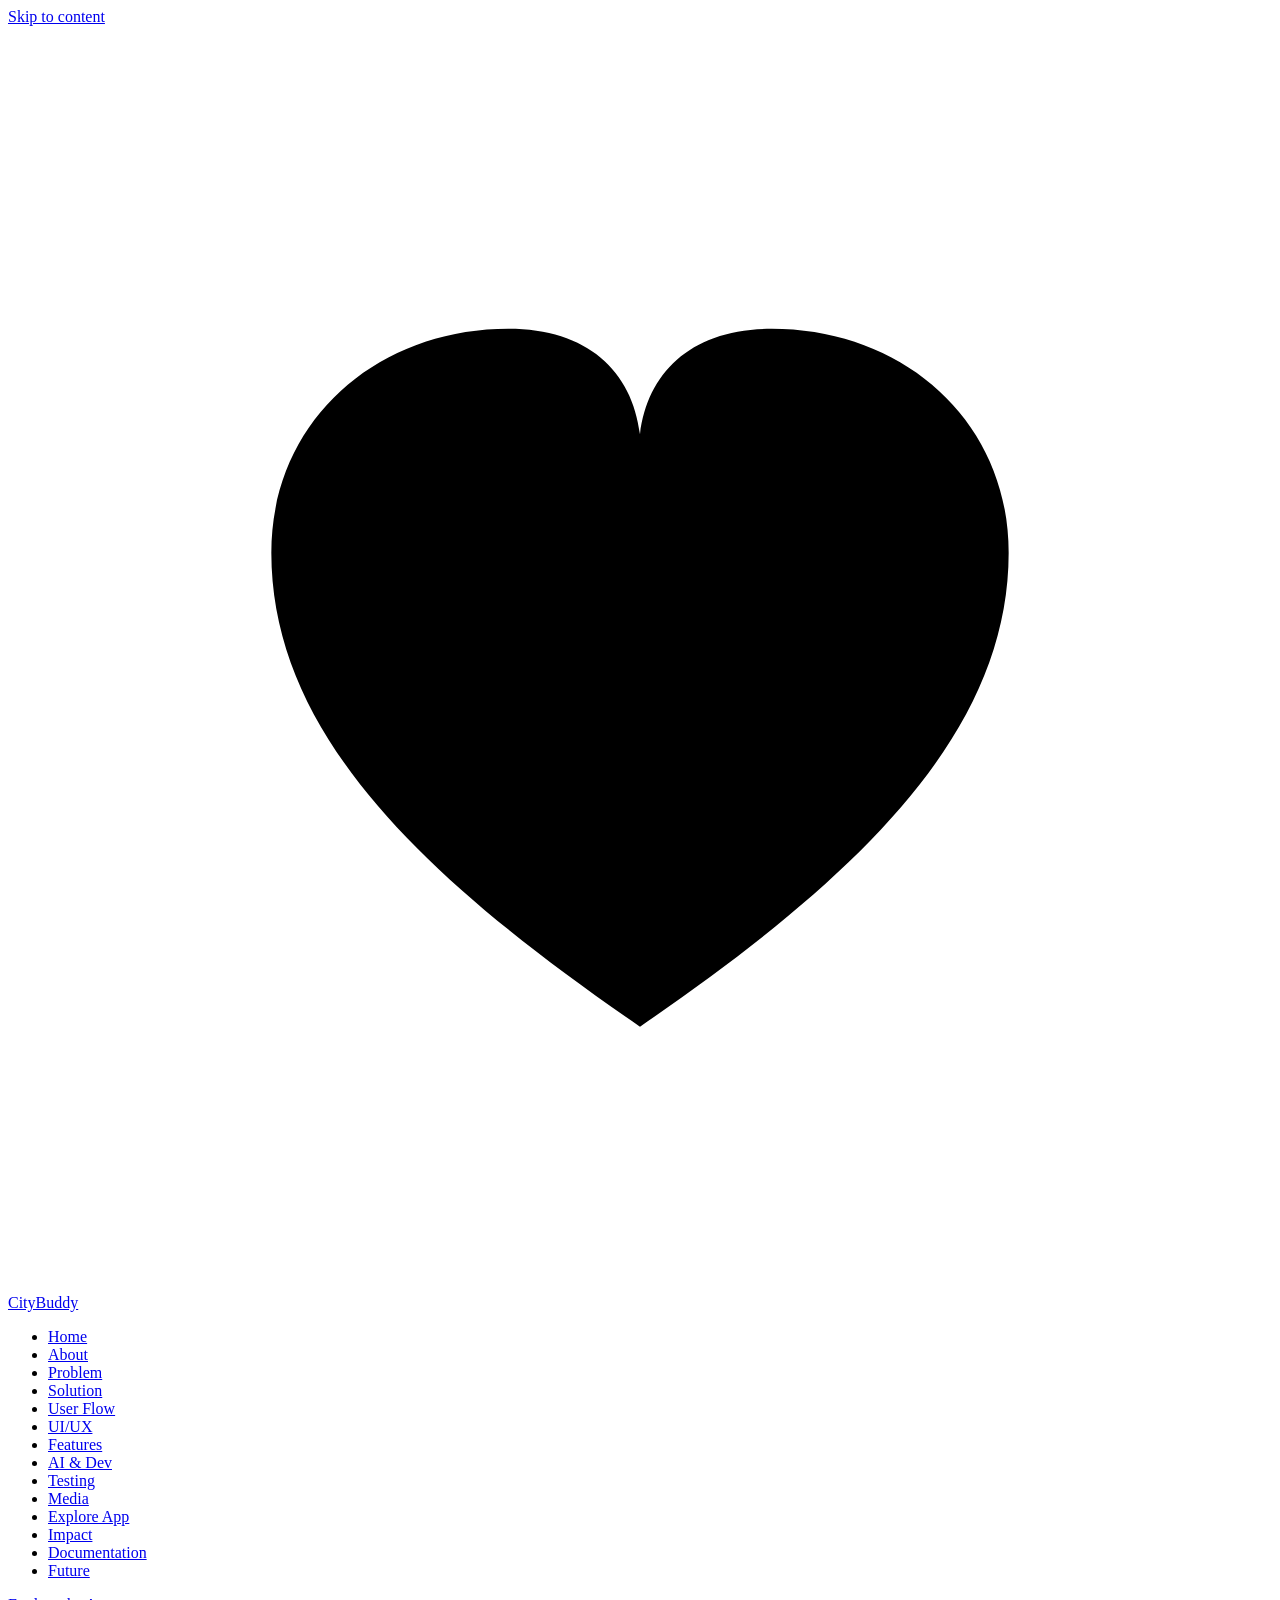
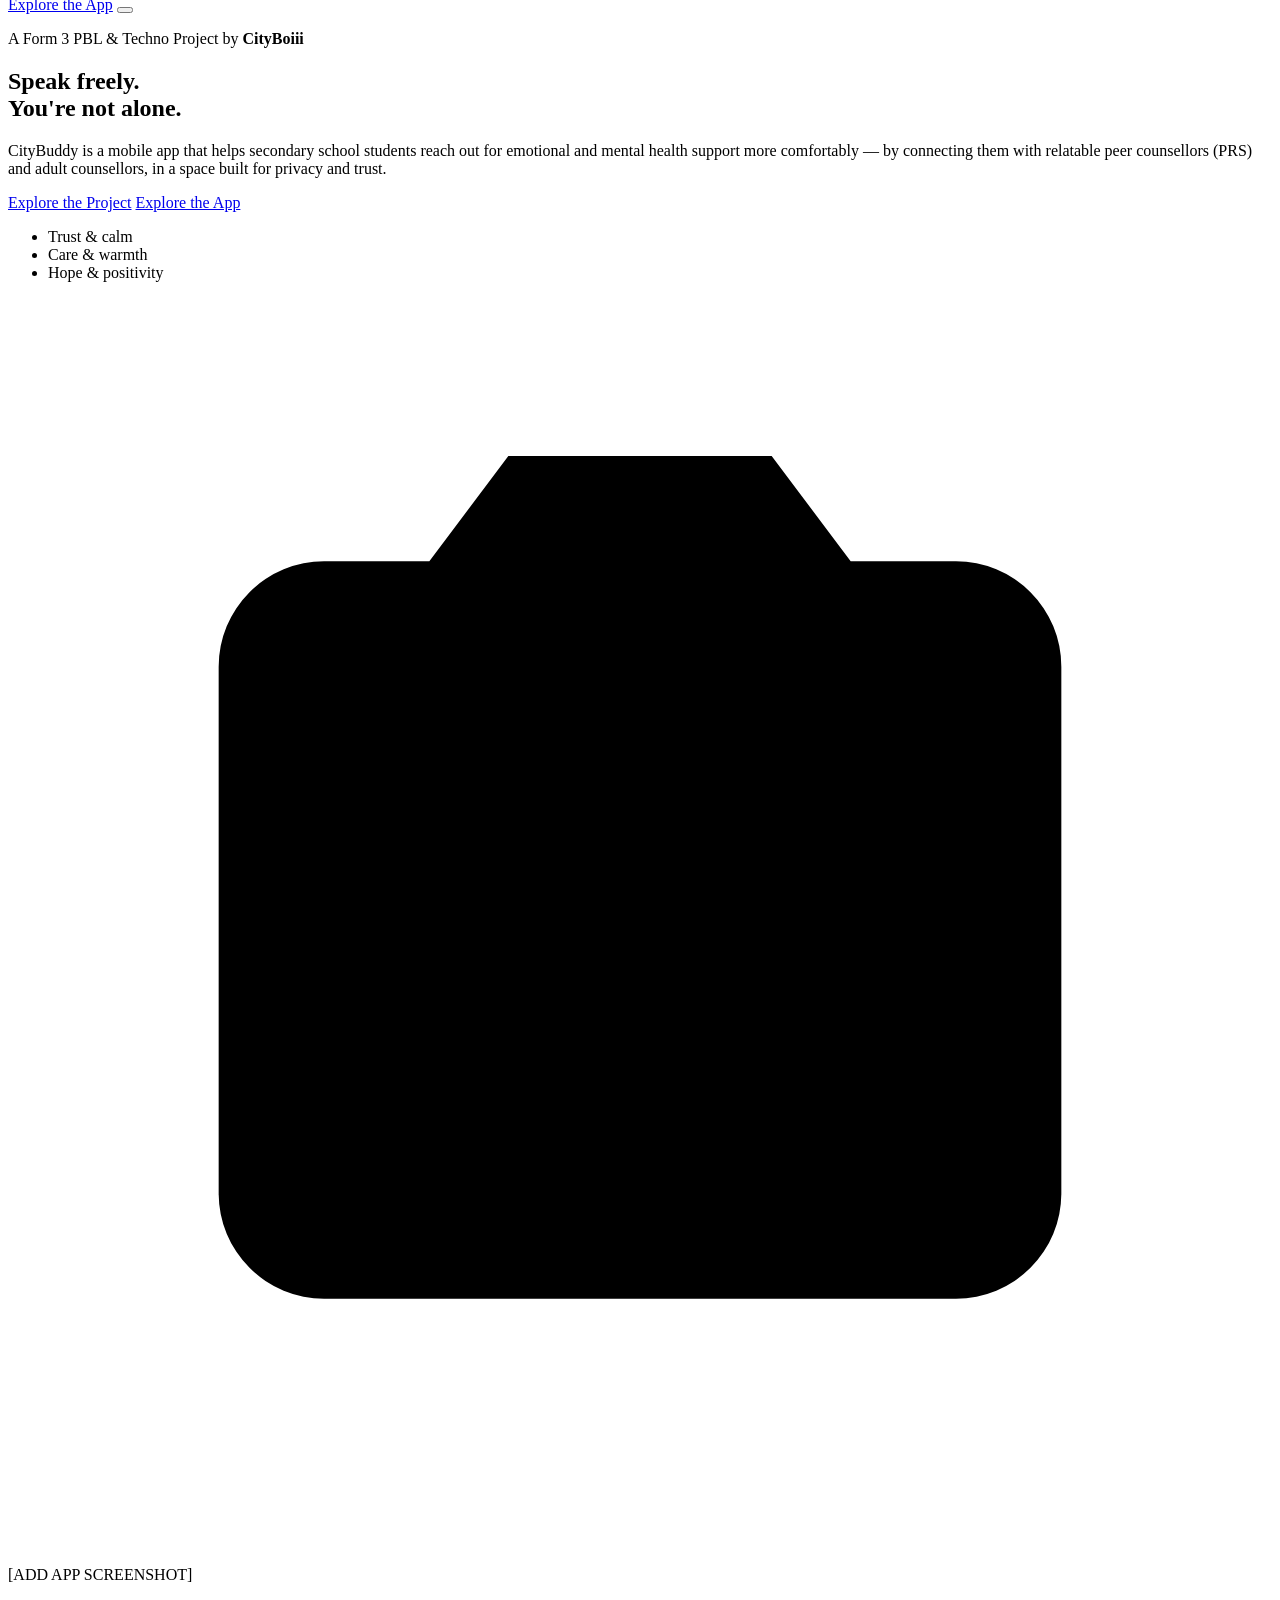
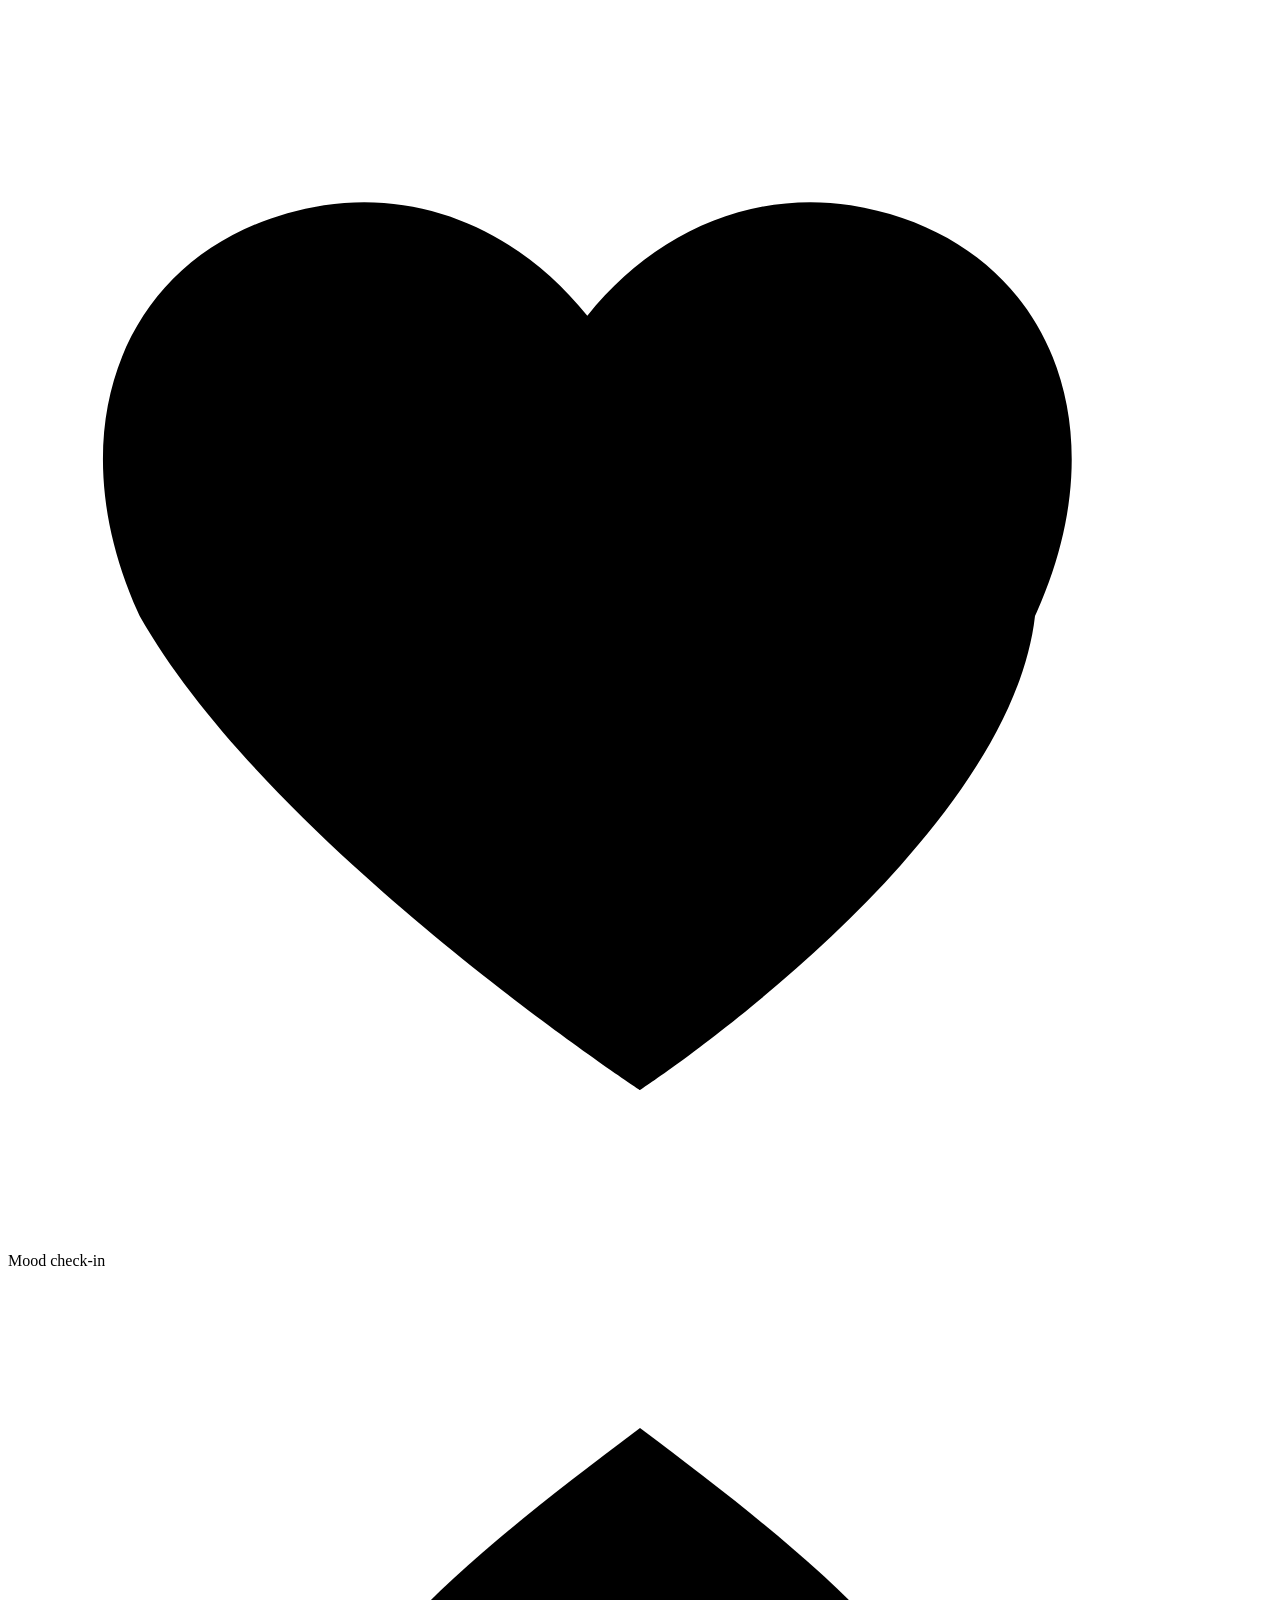
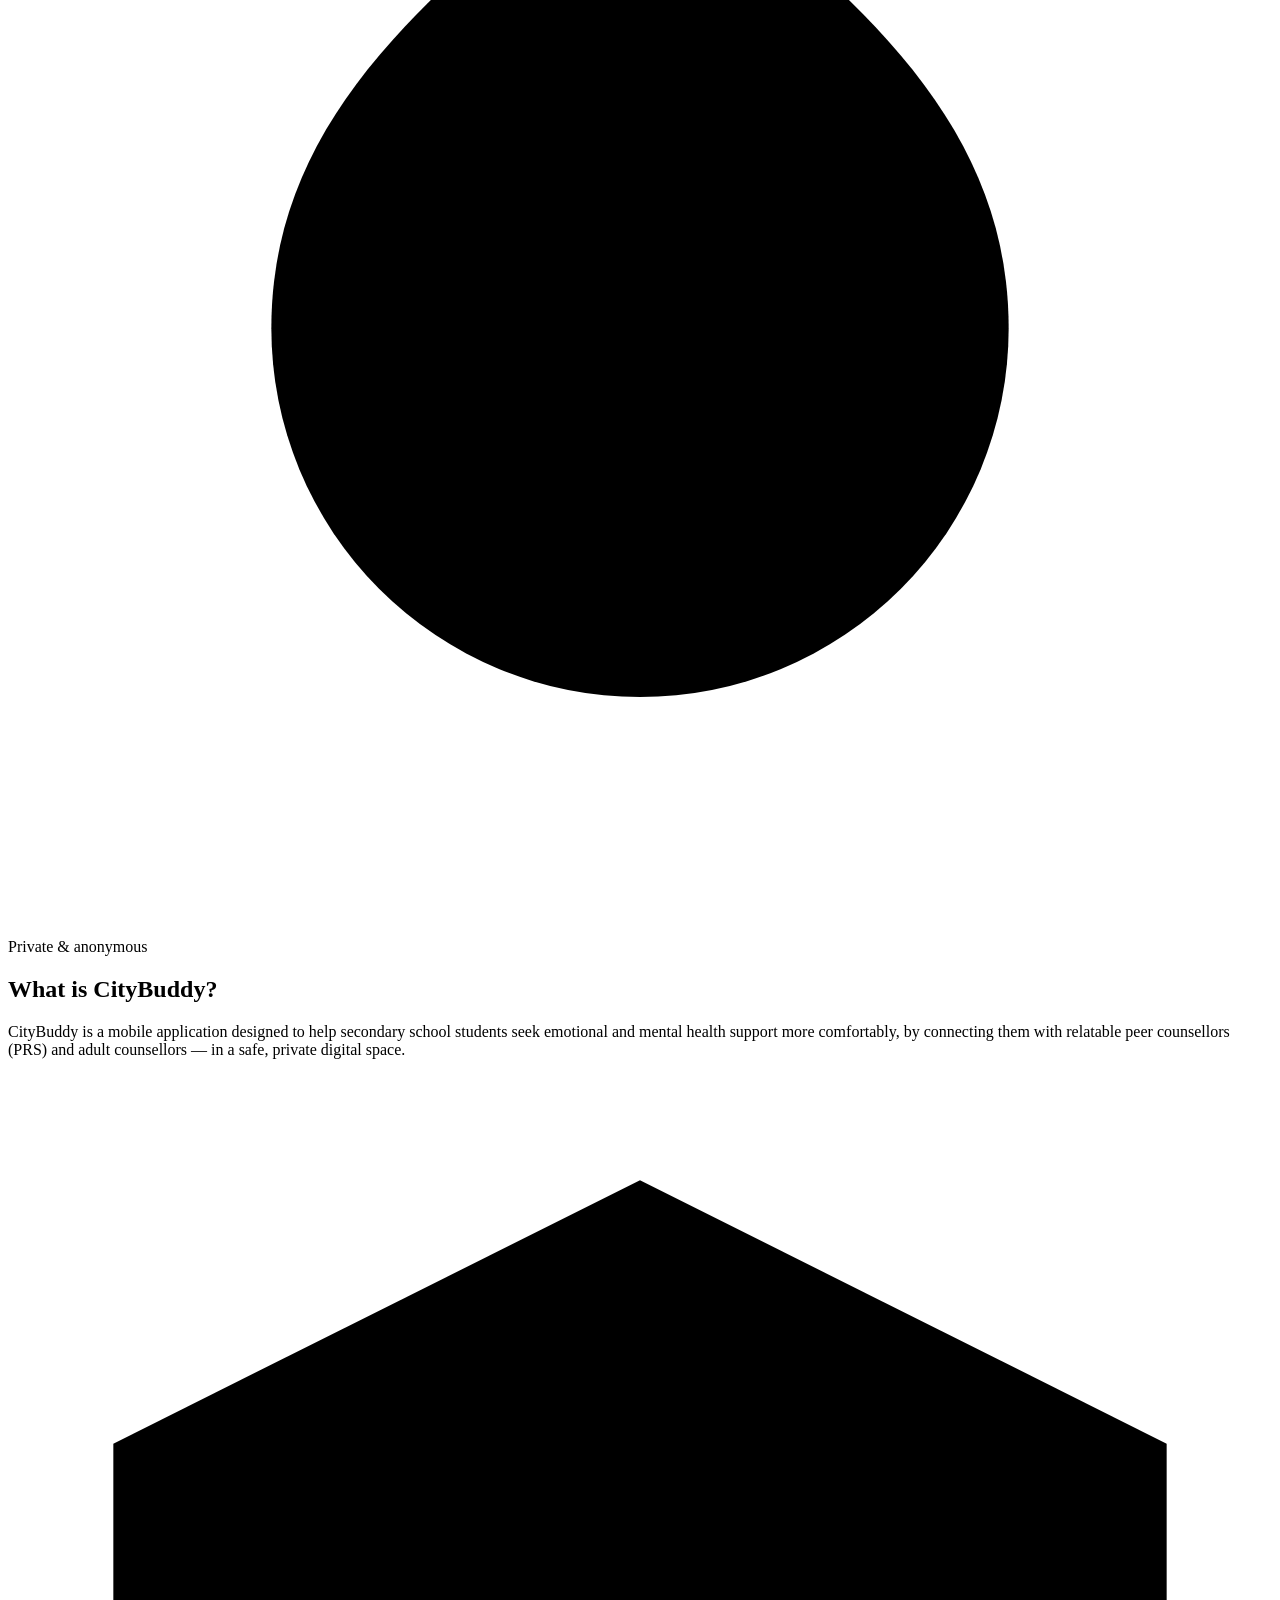
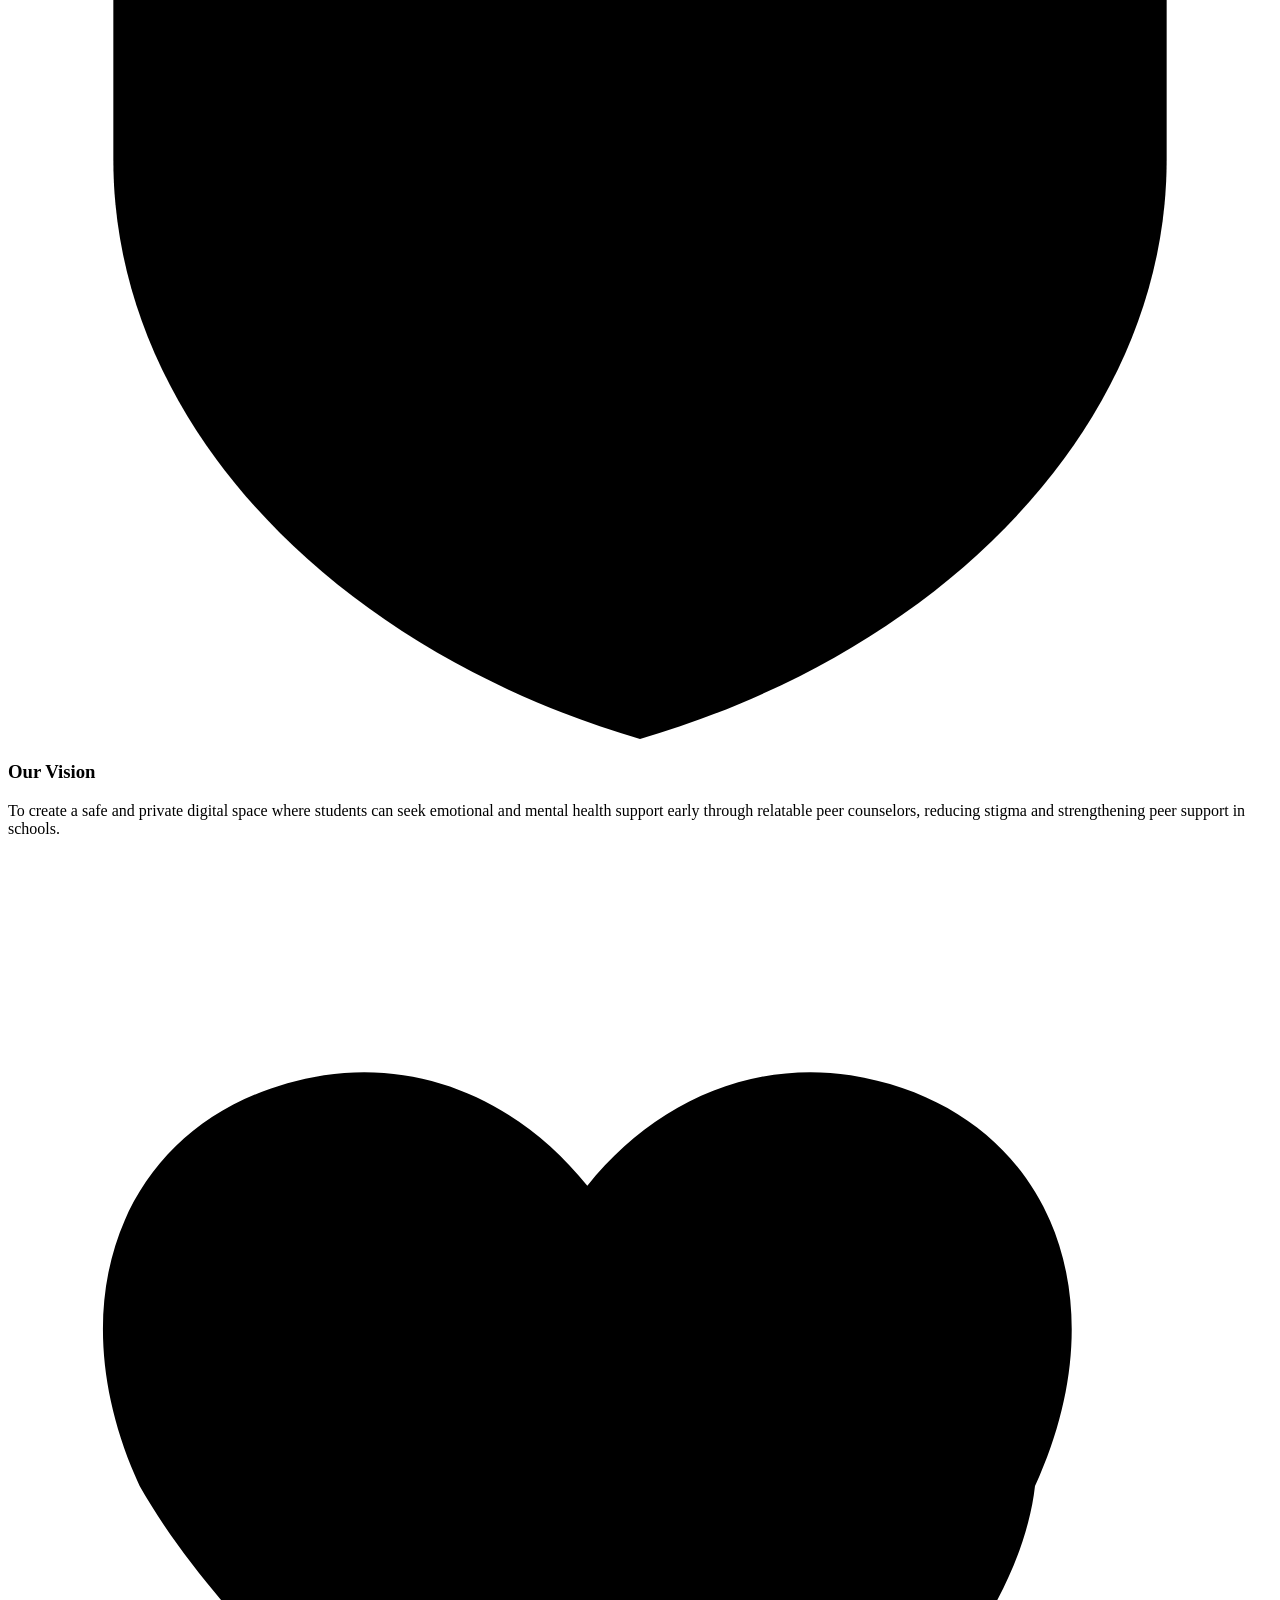
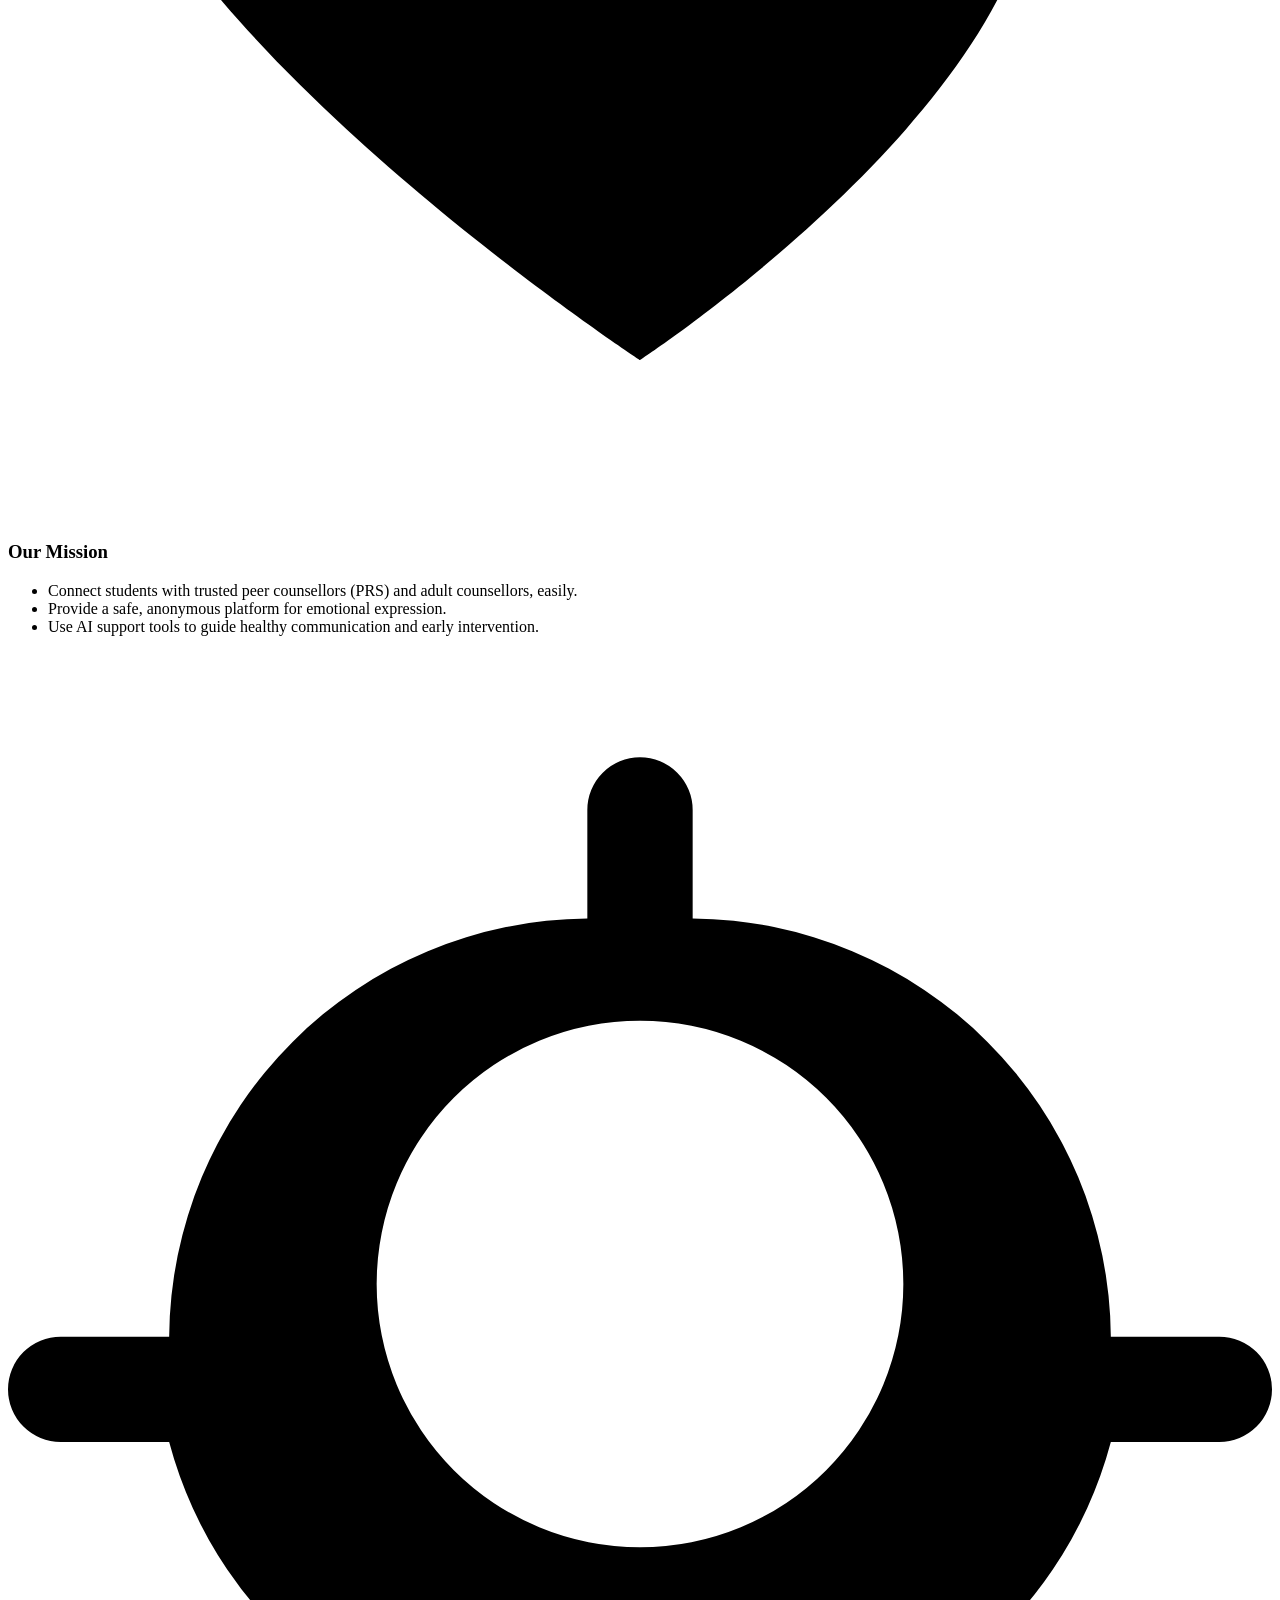
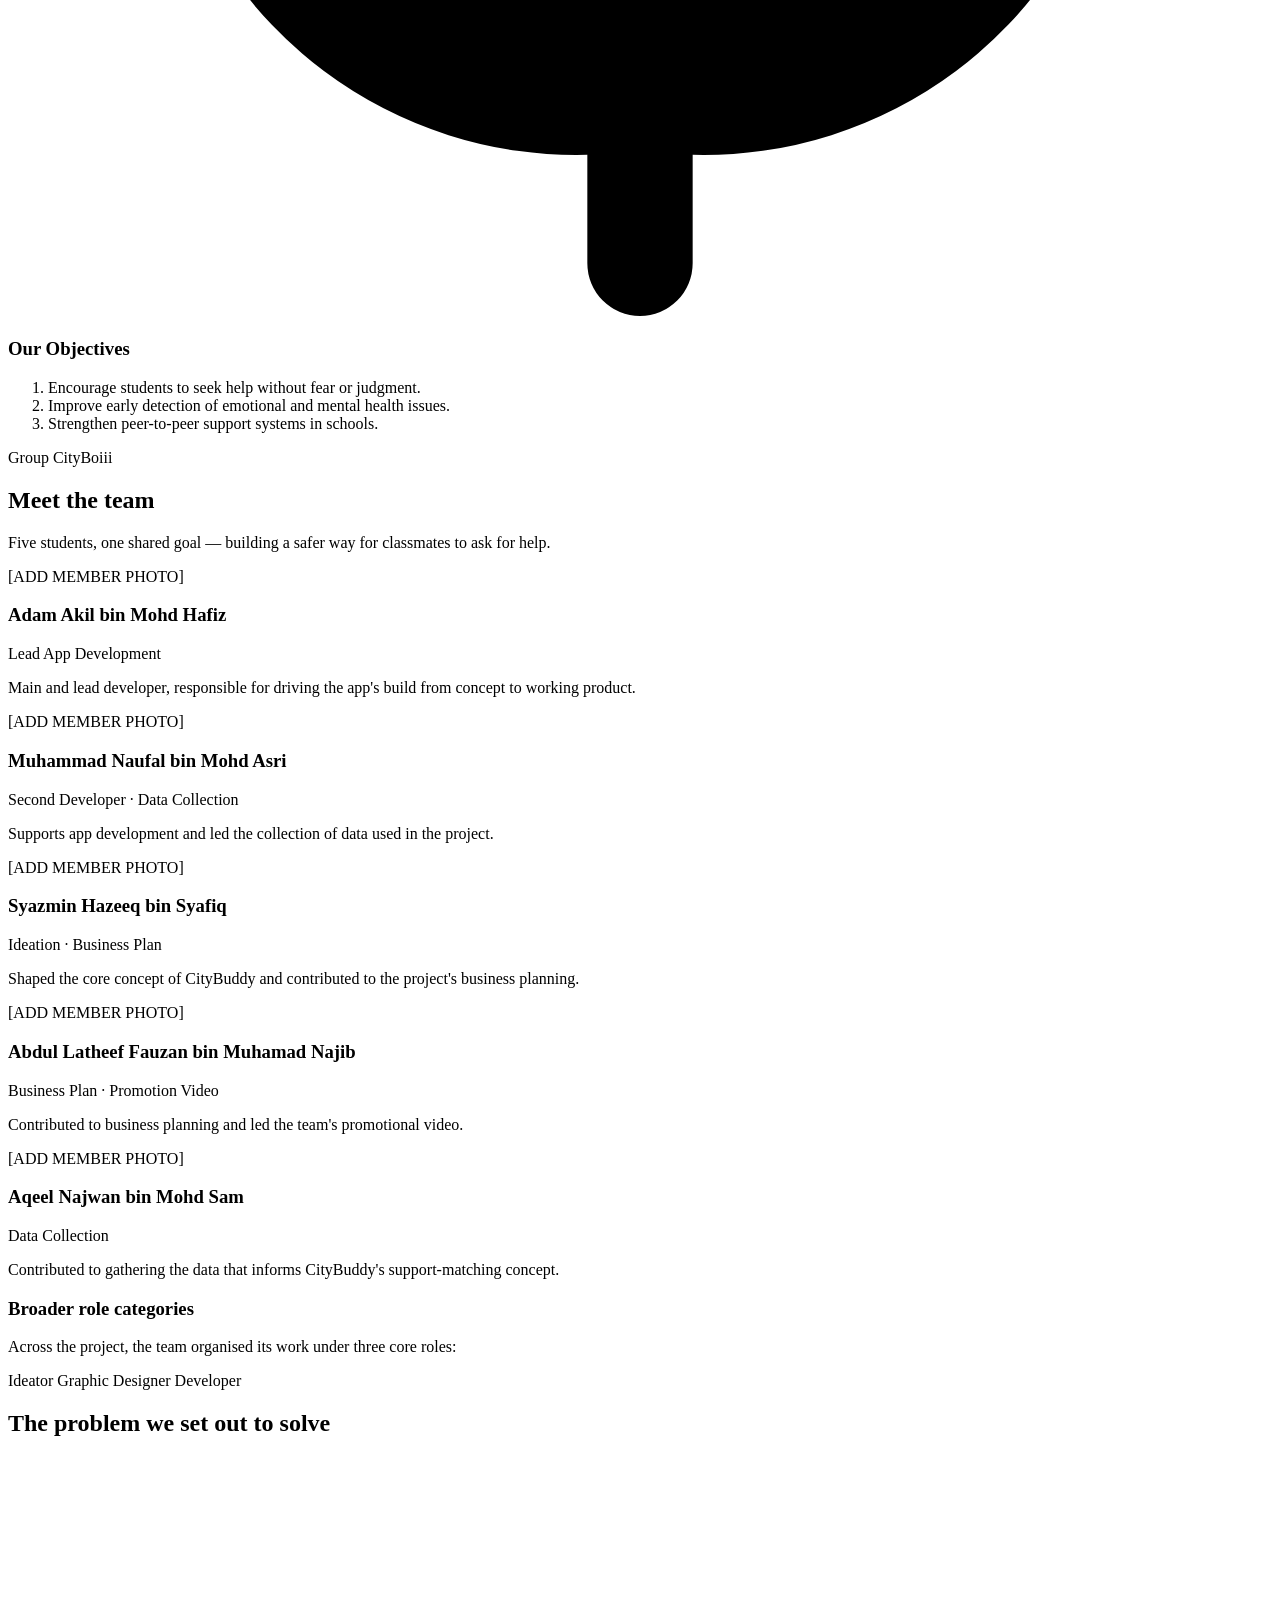
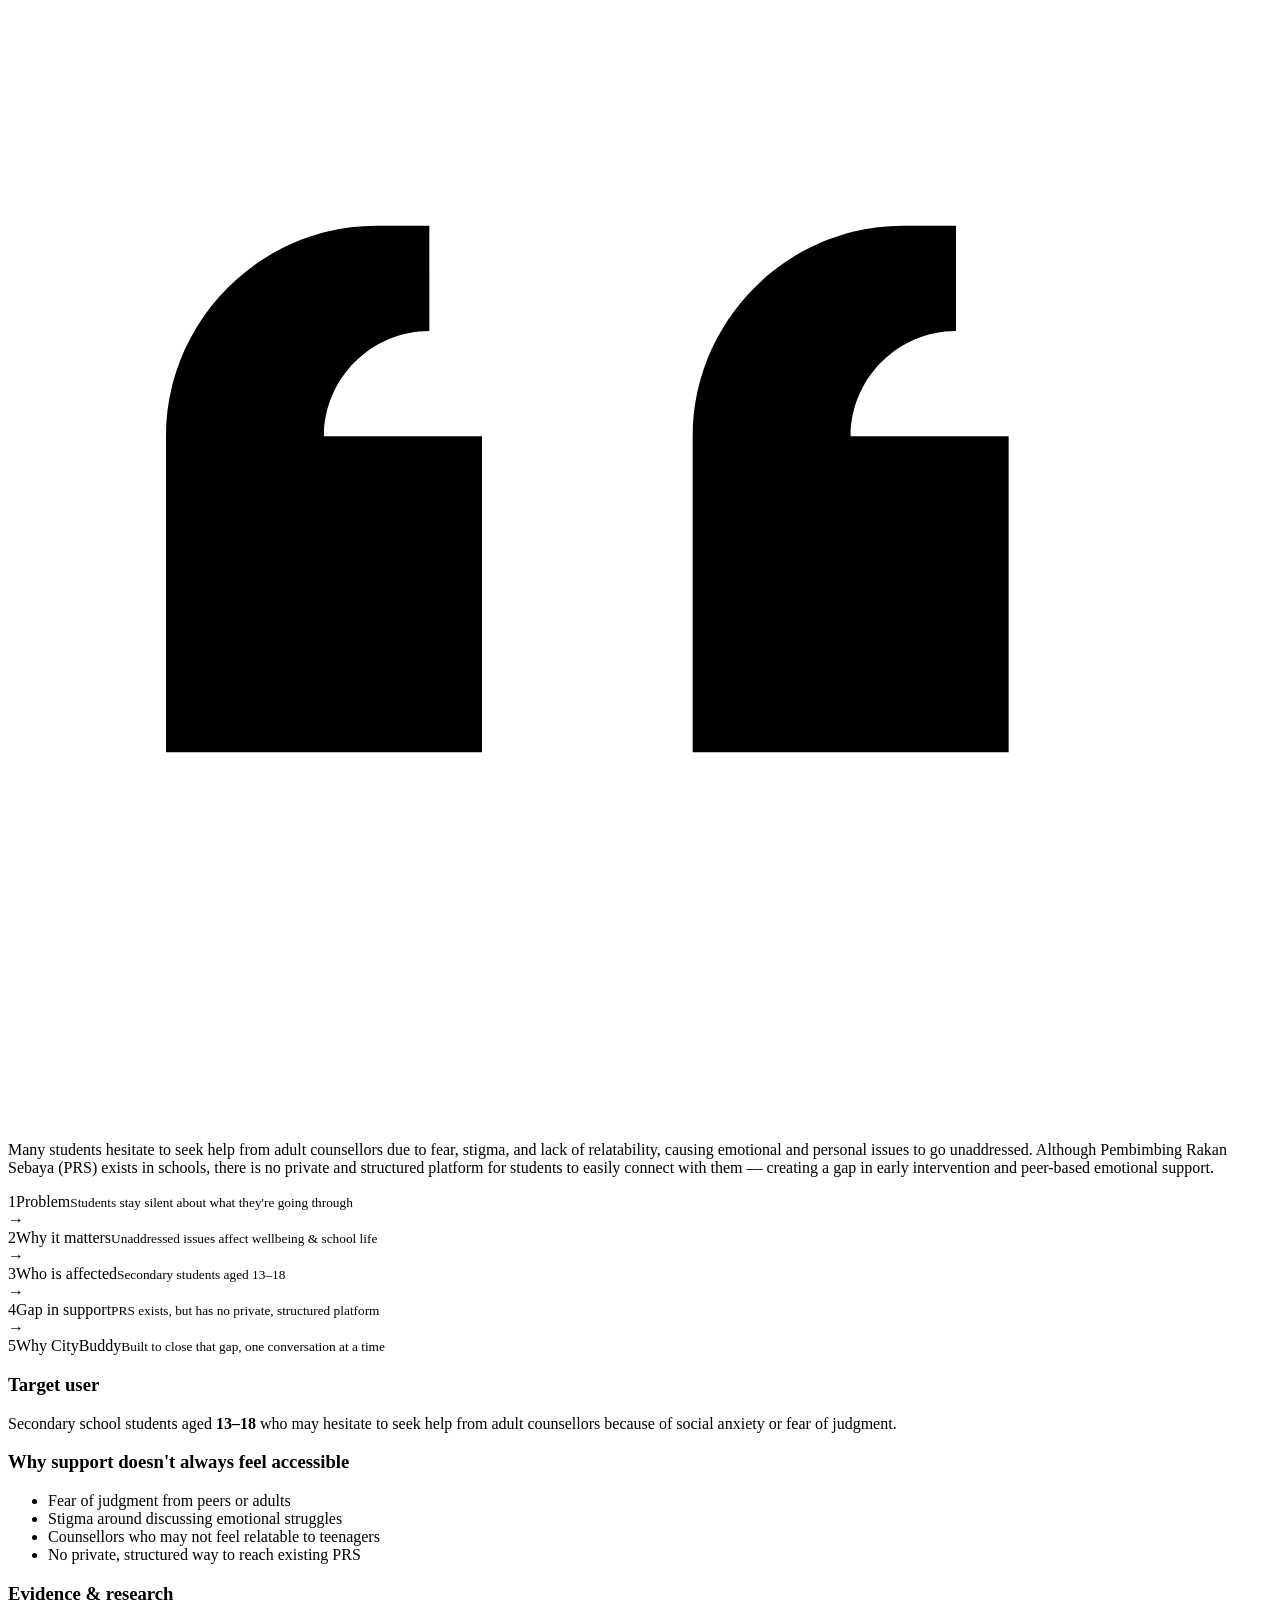
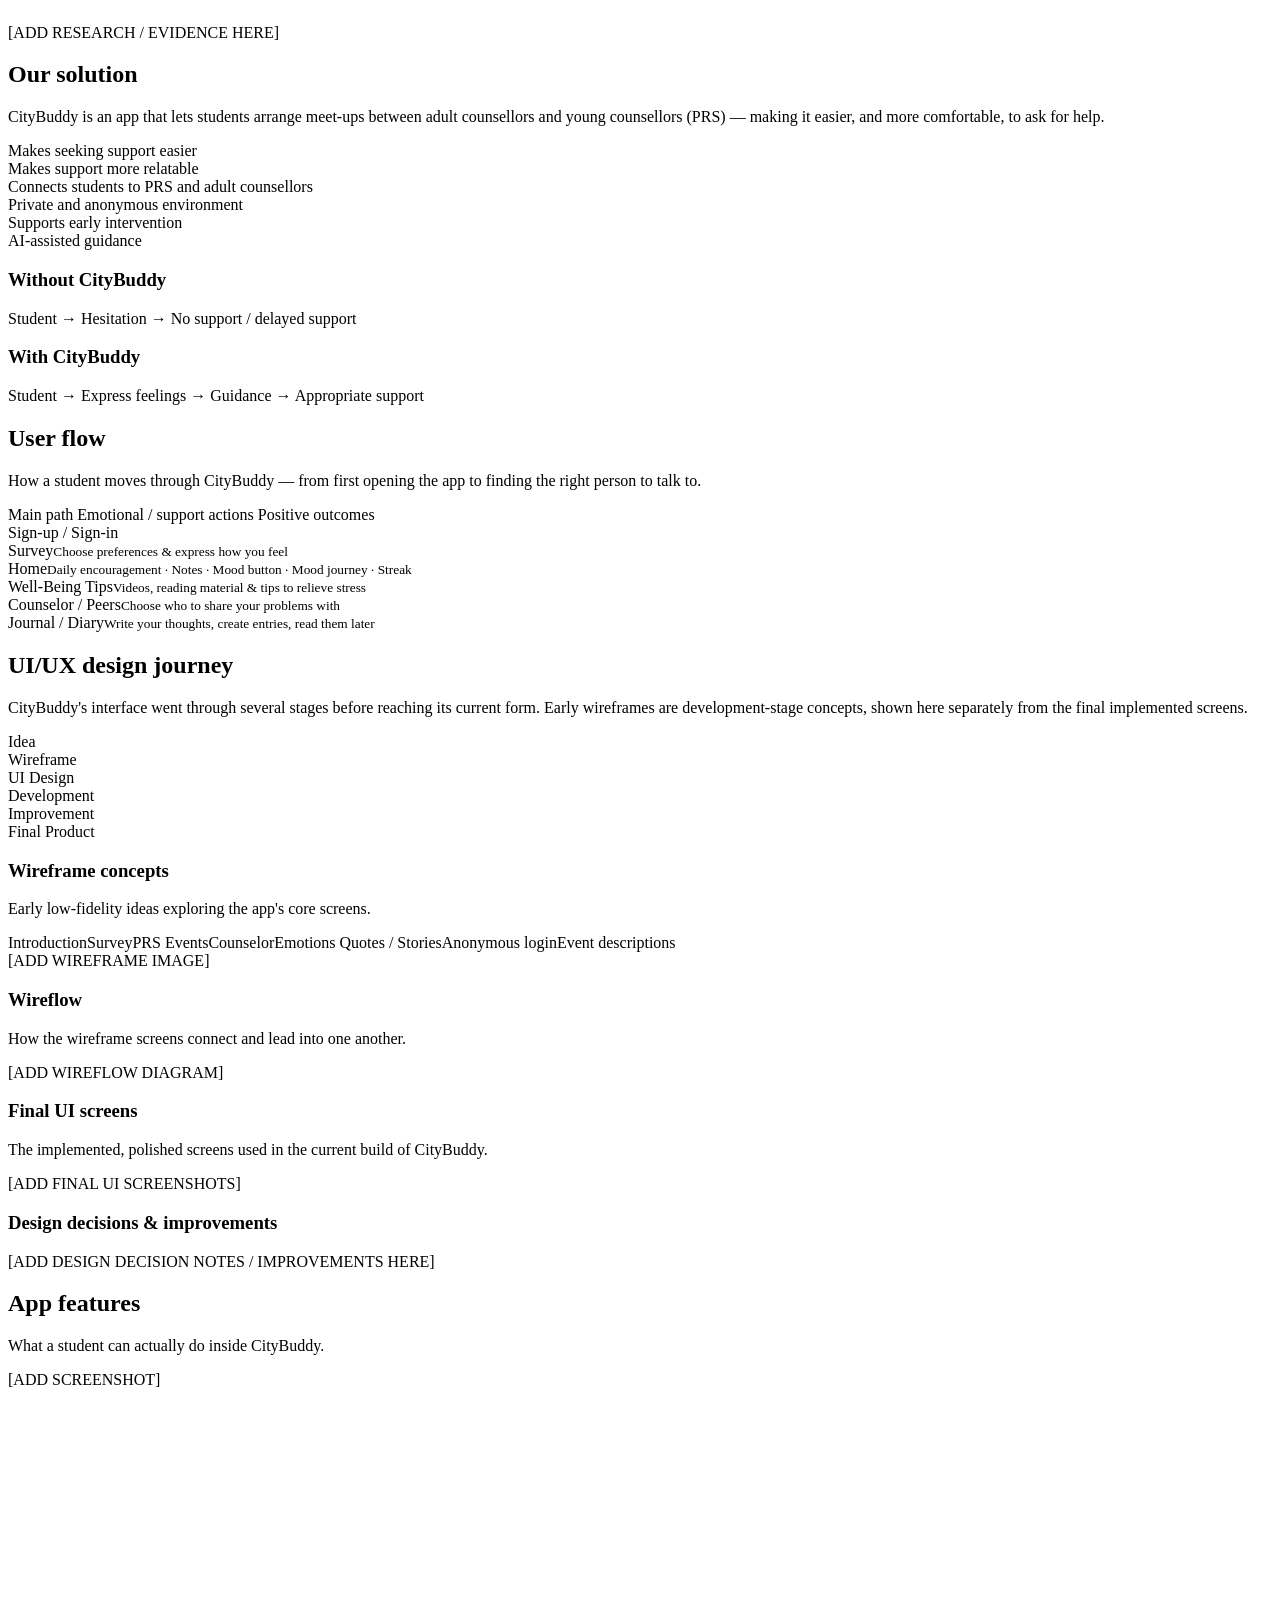
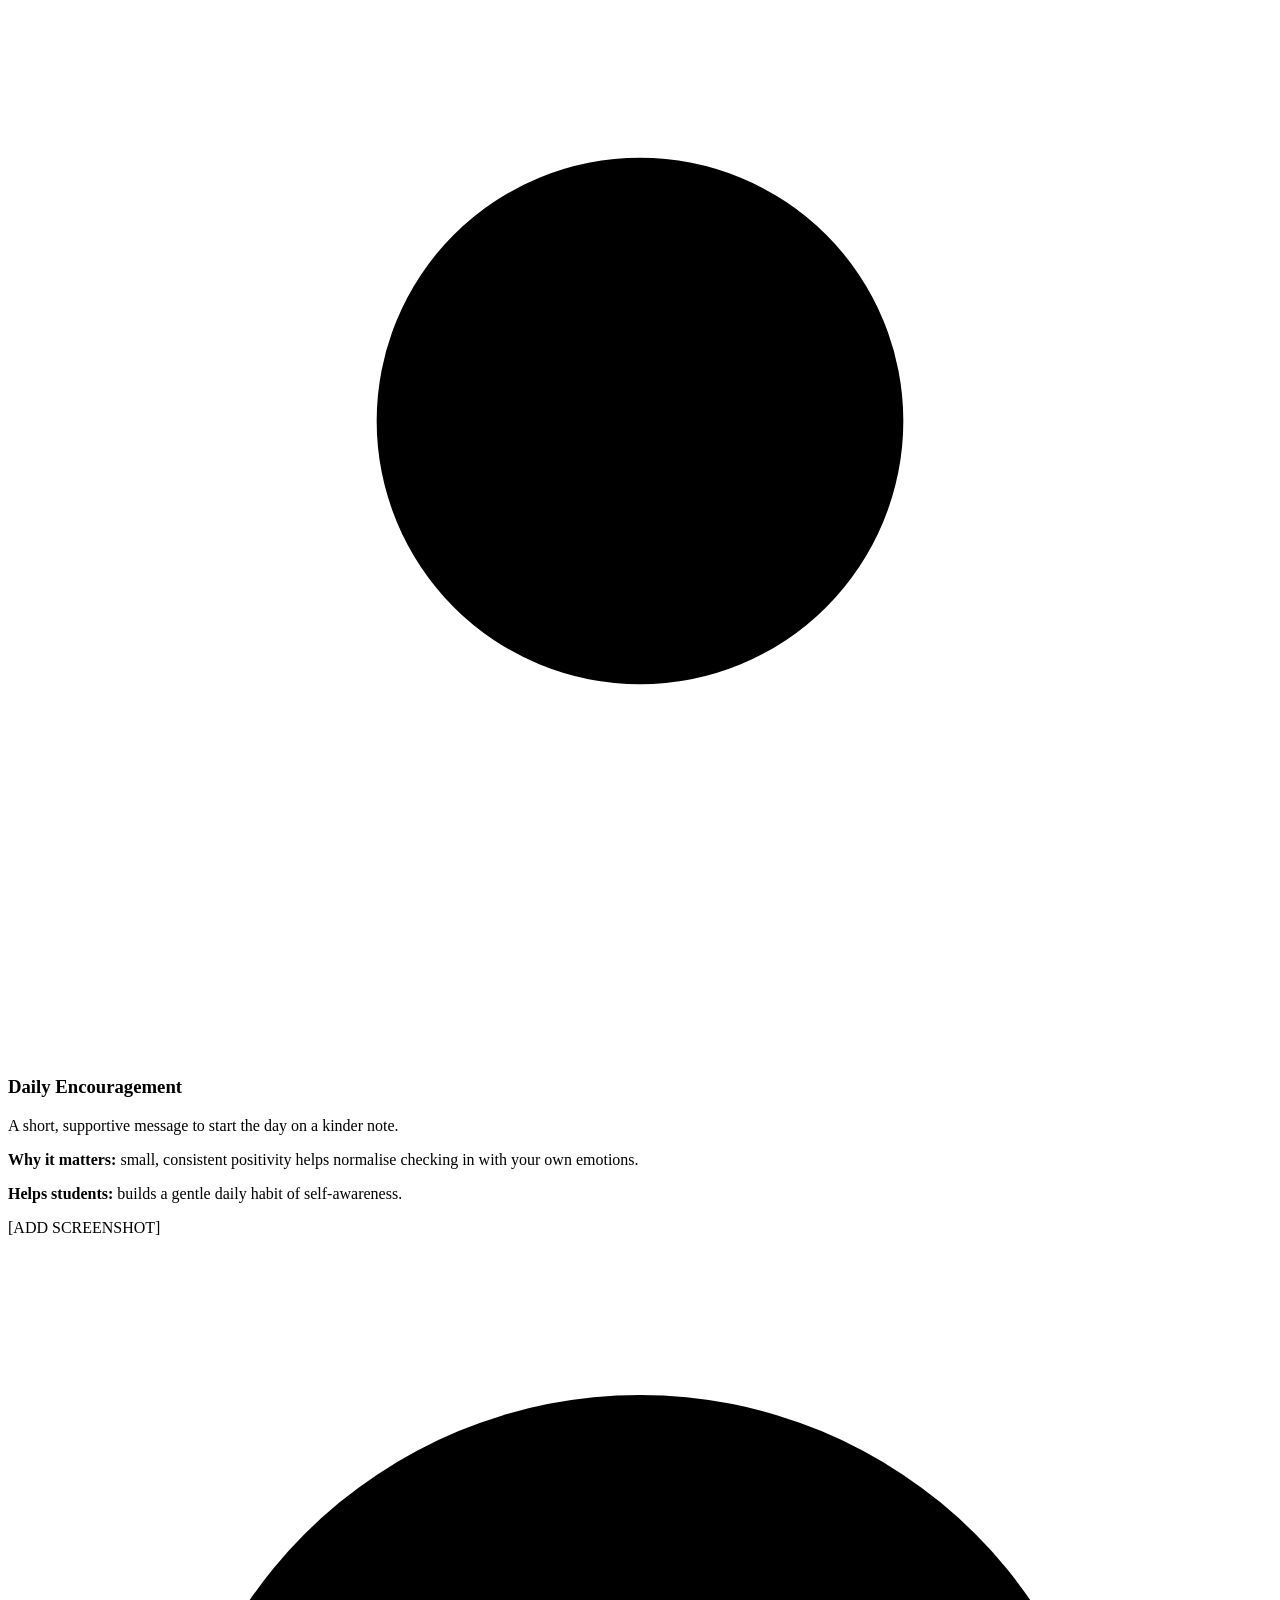
==== index.html @ fcb4d58c "Rename index.html.html to index.html" ====
<!DOCTYPE html>
<html lang="en">
<head>
<meta charset="UTF-8">
<meta name="viewport" content="width=device-width, initial-scale=1.0">
<title>CityBuddy — Speak Freely. You're Not Alone.</title>
<meta name="description" content="CityBuddy is a mobile app that helps secondary school students find emotional support through relatable peer counsellors (PRS) and adult counsellors, in a safe, private space.">
<link rel="icon" href="data:image/svg+xml,%3Csvg xmlns='http://www.w3.org/2000/svg' viewBox='0 0 48 48'%3E%3Cdefs%3E%3ClinearGradient id='g' x1='0' y1='0' x2='1' y2='1'%3E%3Cstop offset='0' stop-color='%237B3FE4'/%3E%3Cstop offset='1' stop-color='%23FF5DA2'/%3E%3C/linearGradient%3E%3C/defs%3E%3Crect width='48' height='48' rx='14' fill='url(%23g)'/%3E%3Cpath d='M24 38c-8-5.5-14-11-14-18 0-5 4-8.5 9-8.5 3 0 4.7 1.6 5 4 .3-2.4 2-4 5-4 5 0 9 3.5 9 8.5 0 7-6 12.5-14 18z' fill='white'/%3E%3C/svg%3E">
<link rel="preconnect" href="https://fonts.googleapis.com">
<link rel="preconnect" href="https://fonts.gstatic.com" crossorigin>
<link href="https://fonts.googleapis.com/css2?family=Poppins:wght@500;600;700;800&family=Nunito:wght@400;600;700;800&display=swap" rel="stylesheet">
<link rel="stylesheet" href="style.css">
</head>
<body>

<a class="skip-link" href="#main">Skip to content</a>

<!-- ============ NAVIGATION ============ -->
<header class="site-header" id="siteHeader">
  <div class="nav-wrap container">
    <a href="#home" class="brand" aria-label="CityBuddy home">
      <span class="logo-badge" aria-hidden="true">
        <svg viewBox="0 0 48 48" class="logo-heart"><path d="M24 38c-8-5.5-14-11-14-18 0-5 4-8.5 9-8.5 3 0 4.7 1.6 5 4 .3-2.4 2-4 5-4 5 0 9 3.5 9 8.5 0 7-6 12.5-14 18z"/></svg>
        <span class="logo-spark"></span>
      </span>
      <span class="brand-name">CityBuddy</span>
    </a>

    <nav class="main-nav" id="mainNav" aria-label="Primary">
      <ul>
        <li><a href="#home" class="nav-link">Home</a></li>
        <li><a href="#about" class="nav-link">About</a></li>
        <li><a href="#problem" class="nav-link">Problem</a></li>
        <li><a href="#solution" class="nav-link">Solution</a></li>
        <li><a href="#userflow" class="nav-link">User Flow</a></li>
        <li><a href="#uiux" class="nav-link">UI/UX</a></li>
        <li><a href="#features" class="nav-link">Features</a></li>
        <li><a href="#ai" class="nav-link">AI &amp; Dev</a></li>
        <li><a href="#testing" class="nav-link">Testing</a></li>
        <li><a href="#media" class="nav-link">Media</a></li>
        <li><a href="#explore" class="nav-link">Explore App</a></li>
        <li><a href="#impact" class="nav-link">Impact</a></li>
        <li><a href="#documentation" class="nav-link">Documentation</a></li>
        <li><a href="#future" class="nav-link">Future</a></li>
      </ul>
    </nav>

    <a href="#explore" class="btn btn-primary btn-sm nav-cta">Explore the App</a>

    <button class="hamburger" id="hamburgerBtn" aria-label="Open menu" aria-expanded="false" aria-controls="mainNav">
      <span></span><span></span><span></span>
    </button>
  </div>
</header>

<main id="main">

<!-- ============ HOME / HERO ============ -->
<section class="hero" id="home">
  <div class="hero-blob blob-purple" aria-hidden="true"></div>
  <div class="hero-blob blob-pink" aria-hidden="true"></div>
  <div class="hero-blob blob-yellow" aria-hidden="true"></div>

  <div class="container hero-grid">
    <div class="hero-copy">
      <p class="hero-kicker">A Form 3 PBL &amp; Techno Project by <strong>CityBoiii</strong></p>
      <h1 class="hero-title">Speak freely.<br>You're not alone.</h1>
      <p class="hero-lede">CityBuddy is a mobile app that helps secondary school students reach out for emotional and mental health support more comfortably — by connecting them with relatable peer counsellors (PRS) and adult counsellors, in a space built for privacy and trust.</p>

      <div class="hero-actions">
        <a href="#about" class="btn btn-primary">Explore the Project</a>
        <a href="#explore" class="btn btn-outline">Explore the App</a>
      </div>

      <ul class="hero-pillars">
        <li><span class="dot dot-purple"></span>Trust &amp; calm</li>
        <li><span class="dot dot-pink"></span>Care &amp; warmth</li>
        <li><span class="dot dot-yellow"></span>Hope &amp; positivity</li>
      </ul>
    </div>

    <div class="hero-visual">
      <div class="phone-mock phone-mock-lg">
        <div class="phone-notch"></div>
        <div class="phone-screen placeholder-screen">
          <div class="ph-bar"></div>
          <div class="ph-block ph-block-wide"></div>
          <div class="ph-block ph-block-pair">
            <span></span><span></span>
          </div>
          <div class="ph-block ph-block-wide short"></div>
          <div class="placeholder-note">
            <svg viewBox="0 0 24 24" class="icon-sm"><path d="M4 7a2 2 0 0 1 2-2h2l1.5-2h5L16 5h2a2 2 0 0 1 2 2v10a2 2 0 0 1-2 2H6a2 2 0 0 1-2-2V7z"/><circle cx="12" cy="13" r="3.2"/></svg>
            [ADD APP SCREENSHOT]
          </div>
        </div>
      </div>
      <div class="float-card float-card-1">
        <svg viewBox="0 0 24 24" class="icon-sm icon-pink"><path d="M12 21s-7-4.6-9.5-9C.8 8.3 2.3 4.8 6 4.2c2-.3 3.8.6 5 2.1 1.2-1.5 3-2.4 5-2.1 3.7.6 5.2 4.1 3.5 7.8C19 16.4 12 21 12 21z"/></svg>
        <span>Mood check-in</span>
      </div>
      <div class="float-card float-card-2">
        <svg viewBox="0 0 24 24" class="icon-sm icon-purple"><path d="M12 3c4 3 7 5.5 7 9.5a7 7 0 0 1-14 0C5 8.5 8 6 12 3z"/></svg>
        <span>Private &amp; anonymous</span>
      </div>
    </div>
  </div>

  <div class="scroll-cue" aria-hidden="true"><span></span></div>
</section>

<!-- ============ ABOUT ============ -->
<section class="section" id="about">
  <div class="container">
    <div class="section-head">
      <h2>What is CityBuddy?</h2>
      <p class="section-sub">CityBuddy is a mobile application designed to help secondary school students seek emotional and mental health support more comfortably, by connecting them with relatable peer counsellors (PRS) and adult counsellors — in a safe, private digital space.</p>
    </div>

    <div class="vmo-grid">
      <article class="vmo-card">
        <div class="vmo-icon vmo-purple" aria-hidden="true">
          <svg viewBox="0 0 24 24"><path d="M12 2 2 7v6c0 5 4.2 9.3 10 11 5.8-1.7 10-6 10-11V7l-10-5z"/></svg>
        </div>
        <h3>Our Vision</h3>
        <p>To create a safe and private digital space where students can seek emotional and mental health support early through relatable peer counselors, reducing stigma and strengthening peer support in schools.</p>
      </article>

      <article class="vmo-card">
        <div class="vmo-icon vmo-pink" aria-hidden="true">
          <svg viewBox="0 0 24 24"><path d="M12 21s-7-4.6-9.5-9C.8 8.3 2.3 4.8 6 4.2c2-.3 3.8.6 5 2.1 1.2-1.5 3-2.4 5-2.1 3.7.6 5.2 4.1 3.5 7.8C19 16.4 12 21 12 21z"/></svg>
        </div>
        <h3>Our Mission</h3>
        <ul class="vmo-list">
          <li>Connect students with trusted peer counsellors (PRS) and adult counsellors, easily.</li>
          <li>Provide a safe, anonymous platform for emotional expression.</li>
          <li>Use AI support tools to guide healthy communication and early intervention.</li>
        </ul>
      </article>

      <article class="vmo-card">
        <div class="vmo-icon vmo-yellow" aria-hidden="true">
          <svg viewBox="0 0 24 24"><path d="M12 2a1 1 0 0 1 1 1v2.06A8 8 0 0 1 20.94 13H23a1 1 0 1 1 0 2h-2.06A8 8 0 0 1 13 20.94V23a1 1 0 1 1-2 0v-2.06A8 8 0 0 1 3.06 15H1a1 1 0 1 1 0-2h2.06A8 8 0 0 1 11 5.06V3a1 1 0 0 1 1-1zm0 5a5 5 0 1 0 0 10 5 5 0 0 0 0-10z"/></svg>
        </div>
        <h3>Our Objectives</h3>
        <ol class="vmo-list vmo-numbered">
          <li>Encourage students to seek help without fear or judgment.</li>
          <li>Improve early detection of emotional and mental health issues.</li>
          <li>Strengthen peer-to-peer support systems in schools.</li>
        </ol>
      </article>
    </div>
  </div>
</section>

<!-- ============ MEET THE TEAM ============ -->
<section class="section section-tint" id="team">
  <div class="container">
    <div class="section-head">
      <p class="eyebrow-soft">Group CityBoiii</p>
      <h2>Meet the team</h2>
      <p class="section-sub">Five students, one shared goal — building a safer way for classmates to ask for help.</p>
    </div>

    <div class="team-grid">
      <article class="team-card">
        <div class="team-photo"><span>[ADD MEMBER PHOTO]</span></div>
        <h3>Adam Akil bin Mohd Hafiz</h3>
        <p class="team-role">Lead App Development</p>
        <p class="team-desc">Main and lead developer, responsible for driving the app's build from concept to working product.</p>
      </article>

      <article class="team-card">
        <div class="team-photo"><span>[ADD MEMBER PHOTO]</span></div>
        <h3>Muhammad Naufal bin Mohd Asri</h3>
        <p class="team-role">Second Developer · Data Collection</p>
        <p class="team-desc">Supports app development and led the collection of data used in the project.</p>
      </article>

      <article class="team-card">
        <div class="team-photo"><span>[ADD MEMBER PHOTO]</span></div>
        <h3>Syazmin Hazeeq bin Syafiq</h3>
        <p class="team-role">Ideation · Business Plan</p>
        <p class="team-desc">Shaped the core concept of CityBuddy and contributed to the project's business planning.</p>
      </article>

      <article class="team-card">
        <div class="team-photo"><span>[ADD MEMBER PHOTO]</span></div>
        <h3>Abdul Latheef Fauzan bin Muhamad Najib</h3>
        <p class="team-role">Business Plan · Promotion Video</p>
        <p class="team-desc">Contributed to business planning and led the team's promotional video.</p>
      </article>

      <article class="team-card">
        <div class="team-photo"><span>[ADD MEMBER PHOTO]</span></div>
        <h3>Aqeel Najwan bin Mohd Sam</h3>
        <p class="team-role">Data Collection</p>
        <p class="team-desc">Contributed to gathering the data that informs CityBuddy's support-matching concept.</p>
      </article>

      <article class="team-card team-card-roles">
        <h3>Broader role categories</h3>
        <p class="team-desc">Across the project, the team organised its work under three core roles:</p>
        <div class="role-chips">
          <span class="chip chip-purple">Ideator</span>
          <span class="chip chip-pink">Graphic Designer</span>
          <span class="chip chip-yellow">Developer</span>
        </div>
      </article>
    </div>
  </div>
</section>

<!-- ============ PROBLEM ============ -->
<section class="section" id="problem">
  <div class="container">
    <div class="section-head">
      <h2>The problem we set out to solve</h2>
    </div>

    <div class="problem-statement">
      <svg viewBox="0 0 24 24" class="quote-mark" aria-hidden="true"><path d="M7 7c-2.2 0-4 1.8-4 4v6h6v-6H6c0-1.1.9-2 2-2V7zm10 0c-2.2 0-4 1.8-4 4v6h6v-6h-3c0-1.1.9-2 2-2V7z"/></svg>
      <p>Many students hesitate to seek help from adult counsellors due to fear, stigma, and lack of relatability, causing emotional and personal issues to go unaddressed. Although Pembimbing Rakan Sebaya (PRS) exists in schools, there is no private and structured platform for students to easily connect with them — creating a gap in early intervention and peer-based emotional support.</p>
    </div>

    <div class="flow-row problem-flow" role="list">
      <div class="flow-node flow-purple" role="listitem"><span class="flow-step">1</span>Problem<small>Students stay silent about what they're going through</small></div>
      <div class="flow-arrow" aria-hidden="true">→</div>
      <div class="flow-node flow-purple" role="listitem"><span class="flow-step">2</span>Why it matters<small>Unaddressed issues affect wellbeing &amp; school life</small></div>
      <div class="flow-arrow" aria-hidden="true">→</div>
      <div class="flow-node flow-pink" role="listitem"><span class="flow-step">3</span>Who is affected<small>Secondary students aged 13–18</small></div>
      <div class="flow-arrow" aria-hidden="true">→</div>
      <div class="flow-node flow-pink" role="listitem"><span class="flow-step">4</span>Gap in support<small>PRS exists, but has no private, structured platform</small></div>
      <div class="flow-arrow" aria-hidden="true">→</div>
      <div class="flow-node flow-yellow" role="listitem"><span class="flow-step">5</span>Why CityBuddy<small>Built to close that gap, one conversation at a time</small></div>
    </div>

    <div class="problem-grid">
      <div class="info-card">
        <h3>Target user</h3>
        <p>Secondary school students aged <strong>13–18</strong> who may hesitate to seek help from adult counsellors because of social anxiety or fear of judgment.</p>
      </div>
      <div class="info-card">
        <h3>Why support doesn't always feel accessible</h3>
        <ul class="check-list">
          <li>Fear of judgment from peers or adults</li>
          <li>Stigma around discussing emotional struggles</li>
          <li>Counsellors who may not feel relatable to teenagers</li>
          <li>No private, structured way to reach existing PRS</li>
        </ul>
      </div>
      <div class="info-card info-card-evidence">
        <h3>Evidence &amp; research</h3>
        <p class="placeholder-text">[ADD RESEARCH / EVIDENCE HERE]</p>
      </div>
    </div>
  </div>
</section>

<!-- ============ SOLUTION ============ -->
<section class="section section-tint" id="solution">
  <div class="container">
    <div class="section-head">
      <h2>Our solution</h2>
      <p class="section-sub">CityBuddy is an app that lets students arrange meet-ups between adult counsellors and young counsellors (PRS) — making it easier, and more comfortable, to ask for help.</p>
    </div>

    <div class="solution-points">
      <div class="solution-point"><span class="dot dot-purple"></span>Makes seeking support easier</div>
      <div class="solution-point"><span class="dot dot-pink"></span>Makes support more relatable</div>
      <div class="solution-point"><span class="dot dot-purple"></span>Connects students to PRS and adult counsellors</div>
      <div class="solution-point"><span class="dot dot-pink"></span>Private and anonymous environment</div>
      <div class="solution-point"><span class="dot dot-purple"></span>Supports early intervention</div>
      <div class="solution-point"><span class="dot dot-pink"></span>AI-assisted guidance</div>
    </div>

    <div class="compare-grid">
      <div class="compare-card compare-without">
        <h3>Without CityBuddy</h3>
        <div class="compare-path">
          <span class="compare-chip">Student</span>
          <span class="compare-arrow">→</span>
          <span class="compare-chip">Hesitation</span>
          <span class="compare-arrow">→</span>
          <span class="compare-chip compare-end">No support / delayed support</span>
        </div>
      </div>
      <div class="compare-card compare-with">
        <h3>With CityBuddy</h3>
        <div class="compare-path">
          <span class="compare-chip">Student</span>
          <span class="compare-arrow">→</span>
          <span class="compare-chip">Express feelings</span>
          <span class="compare-arrow">→</span>
          <span class="compare-chip">Guidance</span>
          <span class="compare-arrow">→</span>
          <span class="compare-chip compare-end compare-end-good">Appropriate support</span>
        </div>
      </div>
    </div>
  </div>
</section>

<!-- ============ USER FLOW ============ -->
<section class="section" id="userflow">
  <div class="container">
    <div class="section-head">
      <h2>User flow</h2>
      <p class="section-sub">How a student moves through CityBuddy — from first opening the app to finding the right person to talk to.</p>
    </div>

    <div class="legend-row">
      <span><span class="dot dot-purple"></span>Main path</span>
      <span><span class="dot dot-pink"></span>Emotional / support actions</span>
      <span><span class="dot dot-yellow"></span>Positive outcomes</span>
    </div>

    <div class="userflow-diagram">
      <div class="uf-col">
        <div class="uf-node uf-purple">Sign-up / Sign-in</div>
        <div class="uf-connector" aria-hidden="true"></div>
        <div class="uf-node uf-purple">Survey<small>Choose preferences &amp; express how you feel</small></div>
        <div class="uf-connector" aria-hidden="true"></div>
        <div class="uf-node uf-purple">Home<small>Daily encouragement · Notes · Mood button · Mood journey · Streak</small></div>
      </div>

      <div class="uf-branches">
        <div class="uf-branch">
          <div class="uf-connector uf-connector-h" aria-hidden="true"></div>
          <div class="uf-node uf-pink">Well-Being Tips<small>Videos, reading material &amp; tips to relieve stress</small></div>
        </div>
        <div class="uf-branch">
          <div class="uf-connector uf-connector-h" aria-hidden="true"></div>
          <div class="uf-node uf-pink">Counselor / Peers<small>Choose who to share your problems with</small></div>
          <div class="uf-connector" aria-hidden="true"></div>
          <div class="uf-node uf-yellow">Journal / Diary<small>Write your thoughts, create entries, read them later</small></div>
        </div>
      </div>
    </div>
  </div>
</section>

<!-- ============ UI / UX ============ -->
<section class="section section-tint" id="uiux">
  <div class="container">
    <div class="section-head">
      <h2>UI/UX design journey</h2>
      <p class="section-sub">CityBuddy's interface went through several stages before reaching its current form. Early wireframes are development-stage concepts, shown here separately from the final implemented screens.</p>
    </div>

    <div class="timeline-row">
      <div class="timeline-node"><span class="timeline-dot dot-purple"></span>Idea</div>
      <div class="timeline-node"><span class="timeline-dot dot-purple"></span>Wireframe</div>
      <div class="timeline-node"><span class="timeline-dot dot-pink"></span>UI Design</div>
      <div class="timeline-node"><span class="timeline-dot dot-pink"></span>Development</div>
      <div class="timeline-node"><span class="timeline-dot dot-yellow"></span>Improvement</div>
      <div class="timeline-node"><span class="timeline-dot dot-yellow"></span>Final Product</div>
    </div>

    <div class="uiux-grid">
      <article class="uiux-card">
        <h3>Wireframe concepts</h3>
        <p>Early low-fidelity ideas exploring the app's core screens.</p>
        <div class="tag-row">
          <span class="tag">Introduction</span><span class="tag">Survey</span><span class="tag">PRS</span>
          <span class="tag">Events</span><span class="tag">Counselor</span><span class="tag">Emotions</span>
          <span class="tag">Quotes / Stories</span><span class="tag">Anonymous login</span><span class="tag">Event descriptions</span>
        </div>
        <div class="placeholder-box">[ADD WIREFRAME IMAGE]</div>
      </article>

      <article class="uiux-card">
        <h3>Wireflow</h3>
        <p>How the wireframe screens connect and lead into one another.</p>
        <div class="placeholder-box">[ADD WIREFLOW DIAGRAM]</div>
      </article>

      <article class="uiux-card">
        <h3>Final UI screens</h3>
        <p>The implemented, polished screens used in the current build of CityBuddy.</p>
        <div class="placeholder-box">[ADD FINAL UI SCREENSHOTS]</div>
      </article>

      <article class="uiux-card">
        <h3>Design decisions &amp; improvements</h3>
        <p class="placeholder-text">[ADD DESIGN DECISION NOTES / IMPROVEMENTS HERE]</p>
      </article>
    </div>
  </div>
</section>

<!-- ============ FEATURES ============ -->
<section class="section" id="features">
  <div class="container">
    <div class="section-head">
      <h2>App features</h2>
      <p class="section-sub">What a student can actually do inside CityBuddy.</p>
    </div>

    <div class="feature-grid">
      <article class="feature-card">
        <div class="feature-shot placeholder-box small">[ADD SCREENSHOT]</div>
        <div class="feature-icon icon-bg-yellow"><svg viewBox="0 0 24 24"><path d="M12 17a5 5 0 1 0 0-10 5 5 0 0 0 0 10zm0-15v2M12 20v2M4.2 4.2l1.4 1.4M18.4 18.4l1.4 1.4M2 12h2M20 12h2M4.2 19.8l1.4-1.4M18.4 5.6l1.4-1.4"/></svg></div>
        <h3>Daily Encouragement</h3>
        <p class="feature-what">A short, supportive message to start the day on a kinder note.</p>
        <p class="feature-why"><strong>Why it matters:</strong> small, consistent positivity helps normalise checking in with your own emotions.</p>
        <p class="feature-how"><strong>Helps students:</strong> builds a gentle daily habit of self-awareness.</p>
      </article>

      <article class="feature-card">
        <div class="feature-shot placeholder-box small">[ADD SCREENSHOT]</div>
        <div class="feature-icon icon-bg-pink"><svg viewBox="0 0 24 24"><circle cx="12" cy="12" r="9"/><path d="M8 14s1.5 2 4 2 4-2 4-2M9 10h.01M15 10h.01"/></svg></div>
        <h3>Mood Button</h3>
        <p class="feature-what">A simple one-tap check-in to record how a student is feeling right now.</p>
        <p class="feature-why"><strong>Why it matters:</strong> naming a feeling is often the first step to dealing with it.</p>
        <p class="feature-how"><strong>Helps students:</strong> makes emotional check-ins quick, low-pressure, and routine.</p>
      </article>

      <article class="feature-card">
        <div class="feature-shot placeholder-box small">[ADD SCREENSHOT]</div>
        <div class="feature-icon icon-bg-purple"><svg viewBox="0 0 24 24"><path d="M3 17l4-5 4 3 6-8 4 5"/></svg></div>
        <h3>Mood Journey</h3>
        <p class="feature-what">A visual timeline of a student's recorded moods over time.</p>
        <p class="feature-why"><strong>Why it matters:</strong> patterns are easier to notice when they're visible, not just remembered.</p>
        <p class="feature-how"><strong>Helps students:</strong> supports reflection and early self-awareness of emotional patterns.</p>
      </article>

      <article class="feature-card">
        <div class="feature-shot placeholder-box small">[ADD SCREENSHOT]</div>
        <div class="feature-icon icon-bg-yellow"><svg viewBox="0 0 24 24"><path d="M12 3c2 3 2 4.5 1 6 2-.3 3.5.6 4 2.3 1 3.4-1.6 6.7-5 6.7s-6-3.3-5-6.7c.5-1.7 2-2.6 4-2.3-1-1.5-1-3 1-6z"/></svg></div>
        <h3>Streak</h3>
        <p class="feature-what">Tracks ongoing engagement with mood-related check-ins.</p>
        <p class="feature-why"><strong>Why it matters:</strong> gentle consistency reinforces the habit of checking in.</p>
        <p class="feature-how"><strong>Helps students:</strong> encourages students to keep showing up for themselves.</p>
      </article>

      <article class="feature-card">
        <div class="feature-shot placeholder-box small">[ADD SCREENSHOT]</div>
        <div class="feature-icon icon-bg-pink"><svg viewBox="0 0 24 24"><path d="M4 19V6a2 2 0 0 1 2-2h9l5 5v10a2 2 0 0 1-2 2H6a2 2 0 0 1-2-2z"/><path d="M8 9h5M8 13h8M8 17h8"/></svg></div>
        <h3>Well-Being Tips</h3>
        <p class="feature-what">Videos, reading material, and practical tips to help relieve stress.</p>
        <p class="feature-why"><strong>Why it matters:</strong> gives students accessible, bite-sized coping tools whenever they need them.</p>
        <p class="feature-how"><strong>Helps students:</strong> supports healthier, independent coping habits.</p>
      </article>

      <article class="feature-card">
        <div class="feature-shot placeholder-box small">[ADD SCREENSHOT]</div>
        <div class="feature-icon icon-bg-purple"><svg viewBox="0 0 24 24"><circle cx="8" cy="8" r="3.2"/><circle cx="17" cy="9" r="2.6"/><path d="M2.5 20c.6-3.4 3-5.5 5.5-5.5s4.9 2.1 5.5 5.5M14.5 20c.4-2.6 2-4.3 4-4.3s3.6 1.7 4 4.3"/></svg></div>
        <h3>Counselor / Peer Selection</h3>
        <p class="feature-what">Lets students choose who they want to share their problems with — a PRS peer or an adult counsellor.</p>
        <p class="feature-why"><strong>Why it matters:</strong> choice and relatability lower the barrier to reaching out.</p>
        <p class="feature-how"><strong>Helps students:</strong> connects them with the kind of support they feel most comfortable with.</p>
      </article>

      <article class="feature-card">
        <div class="feature-shot placeholder-box small">[ADD SCREENSHOT]</div>
        <div class="feature-icon icon-bg-yellow"><svg viewBox="0 0 24 24"><path d="M12 3c4 3 7 5.5 7 9.5a7 7 0 0 1-14 0C5 8.5 8 6 12 3z"/><path d="M12 10v5"/></svg></div>
        <h3>Anonymous / Private Support</h3>
        <p class="feature-what">Students can seek support without revealing their identity.</p>
        <p class="feature-why"><strong>Why it matters:</strong> privacy directly addresses the fear of judgment at the centre of the problem.</p>
        <p class="feature-how"><strong>Helps students:</strong> makes reaching out feel safer, especially for sensitive topics.</p>
      </article>

      <article class="feature-card">
        <div class="feature-shot placeholder-box small">[ADD SCREENSHOT]</div>
        <div class="feature-icon icon-bg-pink"><svg viewBox="0 0 24 24"><path d="M5 4h11l3 3v13H5z"/><path d="M9 9h7M9 13h7M9 17h4"/></svg></div>
        <h3>Journal / Diary</h3>
        <p class="feature-what">A private space to write thoughts, create entries, and revisit them later.</p>
        <p class="feature-why"><strong>Why it matters:</strong> writing things down supports emotional processing even when talking feels hard.</p>
        <p class="feature-how"><strong>Helps students:</strong> encourages ongoing self-expression at the student's own pace.</p>
      </article>
    </div>
  </div>
</section>

<!-- ============ FEATURE MAPPING ============ -->
<section class="section section-tint" id="feature-mapping">
  <div class="container">
    <div class="section-head">
      <h2>From problem to feature</h2>
      <p class="section-sub">How each real student need shaped a specific part of the app.</p>
    </div>

    <div class="mapping-table" role="table">
      <div class="mapping-row mapping-head" role="row">
        <span role="columnheader">Problem</span>
        <span role="columnheader">User need</span>
        <span role="columnheader">App feature</span>
        <span role="columnheader">Function / screen</span>
        <span role="columnheader">Expected impact</span>
      </div>

      <div class="mapping-row" role="row">
        <span role="cell" data-label="Problem">Fear of judgment</span>
        <span role="cell" data-label="User need">A safer way to express feelings</span>
        <span role="cell" data-label="App feature">Anonymous / Private Support</span>
        <span role="cell" data-label="Function / screen">Sign-in / support pathway</span>
        <span role="cell" data-label="Expected impact">Makes students more comfortable seeking help</span>
      </div>

      <div class="mapping-row" role="row">
        <span role="cell" data-label="Problem">Difficulty finding relatable support</span>
        <span role="cell" data-label="User need">Someone they can relate to</span>
        <span role="cell" data-label="App feature">Counselor / Peer Selection + Match Guide</span>
        <span role="cell" data-label="Function / screen">PRS / counselor selection</span>
        <span role="cell" data-label="Expected impact">Improves access to suitable support</span>
      </div>

      <div class="mapping-row" role="row">
        <span role="cell" data-label="Problem">Difficulty managing emotions</span>
        <span role="cell" data-label="User need">A way to reflect on emotions</span>
        <span role="cell" data-label="App feature">Mood Button + Mood Journey</span>
        <span role="cell" data-label="Function / screen">Home / mood tracking</span>
        <span role="cell" data-label="Expected impact">Helps users observe emotional patterns</span>
      </div>

      <div class="mapping-row" role="row">
        <span role="cell" data-label="Problem">Stress</span>
        <span role="cell" data-label="User need">Accessible coping resources</span>
        <span role="cell" data-label="App feature">Well-Being Tips</span>
        <span role="cell" data-label="Function / screen">Tips / videos / reading</span>
        <span role="cell" data-label="Expected impact">Supports healthier coping</span>
      </div>

      <div class="mapping-row" role="row">
        <span role="cell" data-label="Problem">Need for self-expression</span>
        <span role="cell" data-label="User need">A private place to write thoughts</span>
        <span role="cell" data-label="App feature">Journal</span>
        <span role="cell" data-label="Function / screen">Journal screen</span>
        <span role="cell" data-label="Expected impact">Encourages emotional expression</span>
      </div>
    </div>
  </div>
</section>

<!-- ============ AI & DEVELOPMENT ============ -->
<section class="section" id="ai">
  <div class="container">
    <div class="section-head">
      <h2>AI &amp; development</h2>
      <p class="section-sub">How CityBuddy uses AI to guide students toward the right kind of support, and how that AI was built.</p>
    </div>

    <h3 class="subsection-title">AI features</h3>
    <div class="ai-grid">
      <article class="ai-card">
        <div class="feature-icon icon-bg-purple"><svg viewBox="0 0 24 24"><path d="M4 5h16v11H8l-4 4z"/><path d="M8 9h8M8 12.5h5"/></svg></div>
        <h4>Conversation Coach</h4>
        <p>Gives PRS real-time, gentle suggestions to help a friend open up and talk safely.</p>
      </article>
      <article class="ai-card">
        <div class="feature-icon icon-bg-pink"><svg viewBox="0 0 24 24"><path d="M12 3c4 3 7 5.5 7 9.5a7 7 0 0 1-14 0C5 8.5 8 6 12 3z"/><path d="M9.5 12.5l1.8 1.8L15 10.5"/></svg></div>
        <h4>Safe Check-In</h4>
        <p>Friendly mood check-ins that only alert a human when things seem serious and the student doesn't respond to supportive prompts.</p>
      </article>
      <article class="ai-card">
        <div class="feature-icon icon-bg-yellow"><svg viewBox="0 0 24 24"><circle cx="11" cy="11" r="7"/><path d="M20 20l-4.3-4.3"/></svg></div>
        <h4>Match Guide</h4>
        <p>Helps students anonymously describe what they need, then suggests an appropriate counsellor or PRS fit from the people available.</p>
      </article>
    </div>

    <h3 class="subsection-title">AI decision tree</h3>
    <p class="section-sub section-sub-left">When a student fills in the initial emotional survey or describes what they need, the system uses a decision tree to route them to an appropriate support person.</p>

    <div class="decision-tree">
      <div class="dt-node dt-root">Student input<small>Survey response or described need</small></div>
      <div class="dt-connector" aria-hidden="true"></div>
      <div class="dt-question">What does the student need?</div>
      <div class="dt-level">
        <div class="dt-branch">
          <div class="dt-node dt-prs">Wants to talk to someone their own age<small>→ PRS branch</small></div>
          <div class="dt-sub">
            <span class="dt-leaf">Friendships</span>
            <span class="dt-leaf">Academic pressure</span>
          </div>
          <div class="dt-node dt-result">Matched with an available PRS</div>
        </div>
        <div class="dt-branch">
          <div class="dt-node dt-counselor">Issue is severe or complex<small>→ Adult Counselor branch</small></div>
          <div class="dt-node dt-result">Matched with an available adult counselor</div>
        </div>
      </div>
    </div>

    <h3 class="subsection-title">AI model &amp; development pipeline</h3>
    <div class="pipeline-row">
      <div class="pipeline-node">
        <span class="pipeline-num">1</span>
        <h4>Data</h4>
        <p>A CSV of example sentences describing how students might express themselves, each labelled with an appropriate support category.</p>
      </div>
      <div class="pipeline-arrow" aria-hidden="true">→</div>
      <div class="pipeline-node">
        <span class="pipeline-num">2</span>
        <h4>Training</h4>
        <p>A neural network is trained in Google Colab through trial and error: guess, calculate error, adjust, repeat — for roughly 10–20 epochs.</p>
      </div>
      <div class="pipeline-arrow" aria-hidden="true">→</div>
      <div class="pipeline-node">
        <span class="pipeline-num">3</span>
        <h4>Model</h4>
        <p>The trained model learns to associate common phrases with the right kind of support.</p>
      </div>
      <div class="pipeline-arrow" aria-hidden="true">→</div>
      <div class="pipeline-node">
        <span class="pipeline-num">4</span>
        <h4>TFLite</h4>
        <p>Converted with the TFLite Converter (using Flex Ops where needed) so it can run in a mobile environment.</p>
      </div>
      <div class="pipeline-arrow" aria-hidden="true">→</div>
      <div class="pipeline-node">
        <span class="pipeline-num">5</span>
        <h4>Mobile App</h4>
        <p>The TensorFlow Lite model is embedded directly into CityBuddy.</p>
      </div>
    </div>

    <div class="tool-chips">
      <span class="tag">Python</span><span class="tag">TensorFlow Lite</span><span class="tag">Google Colab</span>
      <span class="tag">TFLite Converter</span><span class="tag">Flex Ops</span>
    </div>

    <h3 class="subsection-title">Development process</h3>
    <div class="dev-grid">
      <div class="placeholder-box">[ADD GOOGLE COLAB SCREENSHOT]</div>
      <div class="placeholder-box">[ADD APP DEVELOPMENT SCREENSHOT]</div>
      <div class="placeholder-box">[ADD CODE SCREENSHOT]</div>
      <div class="placeholder-box">[ADD DATASET SCREENSHOT]</div>
    </div>
  </div>
</section>

<!-- ============ TESTING ============ -->
<section class="section section-tint" id="testing">
  <div class="container">
    <div class="section-head">
      <h2>Testing &amp; improvement</h2>
      <p class="section-sub">CityBuddy was reviewed and refined through a continuous feedback loop.</p>
    </div>

    <div class="loop-row">
      <div class="loop-node">Test</div>
      <div class="loop-arrow" aria-hidden="true">→</div>
      <div class="loop-node">Feedback</div>
      <div class="loop-arrow" aria-hidden="true">→</div>
      <div class="loop-node">Identify problem</div>
      <div class="loop-arrow" aria-hidden="true">→</div>
      <div class="loop-node">Improve</div>
      <div class="loop-arrow" aria-hidden="true">→</div>
      <div class="loop-node loop-node-repeat">Test again<svg viewBox="0 0 24 24" class="icon-sm loop-icon"><path d="M4 12a8 8 0 0 1 14-5.3M20 12a8 8 0 0 1-14 5.3M14 4.5 18 7l-4 2.5M10 19.5 6 17l4-2.5"/></svg></div>
    </div>

    <div class="testing-grid">
      <div class="info-card"><h3>Testing method</h3><p class="placeholder-text">[ADD TESTING METHOD]</p></div>
      <div class="info-card"><h3>Testers</h3><p class="placeholder-text">[ADD NUMBER OF TESTERS]</p></div>
      <div class="info-card"><h3>User feedback</h3><p class="placeholder-text">[ADD USER FEEDBACK]</p></div>
      <div class="info-card"><h3>Bugs identified</h3><p class="placeholder-text">[ADD BUGS IDENTIFIED]</p></div>
      <div class="info-card"><h3>Improvements made</h3><p class="placeholder-text">[ADD IMPROVEMENTS]</p></div>
    </div>

    <div class="before-after">
      <div class="placeholder-box">[ADD BEFORE SCREENSHOT]</div>
      <svg viewBox="0 0 24 24" class="icon-md ba-arrow" aria-hidden="true"><path d="M5 12h14M13 6l6 6-6 6"/></svg>
      <div class="placeholder-box">[ADD AFTER SCREENSHOT]</div>
    </div>
  </div>
</section>

<!-- ============ MEDIA ============ -->
<section class="section" id="media">
  <div class="container">
    <div class="section-head">
      <h2>Media</h2>
      <p class="section-sub">The promotional video, project documentary, and a look behind the scenes.</p>
    </div>

    <div class="media-block">
      <h3>Promotional video</h3>
      <p class="section-sub section-sub-left">Why should people use CityBuddy? Problem → CityBuddy solution → key features → benefits → call to action.</p>
      <div class="video-placeholder">
        <svg viewBox="0 0 24 24" class="icon-lg"><circle cx="12" cy="12" r="10"/><path d="M10 8.5v7l6-3.5z"/></svg>
        [ADD PROMOTIONAL VIDEO EMBED]
      </div>
    </div>

    <div class="media-block">
      <h3>Project documentary</h3>
      <p class="section-sub section-sub-left">The full PBL journey, from problem to final product.</p>
      <div class="video-placeholder">
        <svg viewBox="0 0 24 24" class="icon-lg"><circle cx="12" cy="12" r="10"/><path d="M10 8.5v7l6-3.5z"/></svg>
        [ADD PROJECT DOCUMENTARY VIDEO]
      </div>

      <div class="timeline-row timeline-row-wrap">
        <div class="timeline-node"><span class="timeline-dot dot-purple"></span>Problem</div>
        <div class="timeline-node"><span class="timeline-dot dot-purple"></span>Research</div>
        <div class="timeline-node"><span class="timeline-dot dot-purple"></span>Idea</div>
        <div class="timeline-node"><span class="timeline-dot dot-pink"></span>Design</div>
        <div class="timeline-node"><span class="timeline-dot dot-pink"></span>Development</div>
        <div class="timeline-node"><span class="timeline-dot dot-pink"></span>Testing</div>
        <div class="timeline-node"><span class="timeline-dot dot-yellow"></span>Improvement</div>
        <div class="timeline-node"><span class="timeline-dot dot-yellow"></span>Final Product</div>
      </div>
    </div>

    <div class="media-block">
      <h3>Project gallery</h3>
      <p class="section-sub section-sub-left">Moments from brainstorming to presentation day.</p>
      <div class="gallery-grid">
        <div class="placeholder-box gallery-item tall"><span>[ADD PROJECT IMAGE]<small>Brainstorming</small></span></div>
        <div class="placeholder-box gallery-item"><span>[ADD PROJECT IMAGE]<small>Research</small></span></div>
        <div class="placeholder-box gallery-item"><span>[ADD PROJECT IMAGE]<small>Team Discussion</small></span></div>
        <div class="placeholder-box gallery-item tall"><span>[ADD PROJECT IMAGE]<small>Wireframing</small></span></div>
        <div class="placeholder-box gallery-item"><span>[ADD PROJECT IMAGE]<small>Coding</small></span></div>
        <div class="placeholder-box gallery-item"><span>[ADD PROJECT IMAGE]<small>AI Development</small></span></div>
        <div class="placeholder-box gallery-item tall"><span>[ADD PROJECT IMAGE]<small>Testing</small></span></div>
        <div class="placeholder-box gallery-item"><span>[ADD PROJECT IMAGE]<small>Feedback</small></span></div>
        <div class="placeholder-box gallery-item"><span>[ADD PROJECT IMAGE]<small>Presentation</small></span></div>
        <div class="placeholder-box gallery-item tall"><span>[ADD PROJECT IMAGE]<small>Behind the Scenes</small></span></div>
      </div>
    </div>
  </div>
</section>

<!-- ============ EXPLORE APP ============ -->
<section class="section section-tint" id="explore">
  <div class="container">
    <div class="section-head">
      <h2>Explore our app</h2>
      <p class="section-sub">A walk through CityBuddy's main screens, from sign-in to journalling.</p>
    </div>

    <div class="explore-phones">
      <div class="phone-mock phone-mock-sm">
        <div class="phone-notch"></div>
        <div class="phone-screen placeholder-screen"><div class="ph-bar"></div><div class="ph-block ph-block-wide"></div><div class="placeholder-note small">[ADD SCREENSHOT]</div></div>
        <p class="phone-label">Sign-up / Sign-in</p>
      </div>
      <div class="phone-mock phone-mock-sm">
        <div class="phone-notch"></div>
        <div class="phone-screen placeholder-screen"><div class="ph-bar"></div><div class="ph-block ph-block-wide"></div><div class="placeholder-note small">[ADD SCREENSHOT]</div></div>
        <p class="phone-label">Survey</p>
      </div>
      <div class="phone-mock phone-mock-sm">
        <div class="phone-notch"></div>
        <div class="phone-screen placeholder-screen"><div class="ph-bar"></div><div class="ph-block ph-block-wide"></div><div class="placeholder-note small">[ADD SCREENSHOT]</div></div>
        <p class="phone-label">Home</p>
      </div>
      <div class="phone-mock phone-mock-sm">
        <div class="phone-notch"></div>
        <div class="phone-screen placeholder-screen"><div class="ph-bar"></div><div class="ph-block ph-block-wide"></div><div class="placeholder-note small">[ADD SCREENSHOT]</div></div>
        <p class="phone-label">Well-Being Tips</p>
      </div>
      <div class="phone-mock phone-mock-sm">
        <div class="phone-notch"></div>
        <div class="phone-screen placeholder-screen"><div class="ph-bar"></div><div class="ph-block ph-block-wide"></div><div class="placeholder-note small">[ADD SCREENSHOT]</div></div>
        <p class="phone-label">Counselor / Peers</p>
      </div>
      <div class="phone-mock phone-mock-sm">
        <div class="phone-notch"></div>
        <div class="phone-screen placeholder-screen"><div class="ph-bar"></div><div class="ph-block ph-block-wide"></div><div class="placeholder-note small">[ADD SCREENSHOT]</div></div>
        <p class="phone-label">Journal</p>
      </div>
    </div>

    <div class="explore-access">
      <div class="access-card">
        <h3>Try the app</h3>
        <ol class="vmo-list vmo-numbered">
          <li>Scan the QR code.</li>
          <li>Access the app.</li>
          <li>Complete the initial setup.</li>
          <li>Explore the main features.</li>
        </ol>
      </div>
      <div class="qr-card">
        <div class="qr-placeholder">[ADD APP QR CODE]</div>
        <p class="placeholder-text">[ADD APP LINK]</p>
      </div>
    </div>

    <div class="video-placeholder">
      <svg viewBox="0 0 24 24" class="icon-lg"><circle cx="12" cy="12" r="10"/><path d="M10 8.5v7l6-3.5z"/></svg>
      [ADD APP WALKTHROUGH / DEMO VIDEO]
    </div>
  </div>
</section>

<!-- ============ IMPACT ============ -->
<section class="section" id="impact">
  <div class="container">
    <div class="section-head">
      <h2>Project impact</h2>
      <p class="section-sub">CityBuddy is designed to make a difference across the whole school support system — not just for the student asking for help.</p>
    </div>

    <div class="impact-grid">
      <article class="info-card">
        <div class="feature-icon icon-bg-purple"><svg viewBox="0 0 24 24"><circle cx="12" cy="8" r="3.5"/><path d="M5 20c.8-4 3.3-6 7-6s6.2 2 7 6"/></svg></div>
        <h3>Secondary school students</h3>
        <p>Aims to give students an easier, more private first step toward getting support.</p>
      </article>
      <article class="info-card">
        <div class="feature-icon icon-bg-pink"><svg viewBox="0 0 24 24"><circle cx="8" cy="8" r="3"/><circle cx="16" cy="8" r="3"/><path d="M3 20c.6-3.2 2.6-5 5-5s4.4 1.8 5 5M11 20c.6-3.2 2.6-5 5-5s4.4 1.8 5 5"/></svg></div>
        <h3>Peer counsellors (PRS)</h3>
        <p>Intended to give PRS students a clearer, guided way to support their peers.</p>
      </article>
      <article class="info-card">
        <div class="feature-icon icon-bg-yellow"><svg viewBox="0 0 24 24"><path d="M12 2 2 7v6c0 5 4.2 9.3 10 11 5.8-1.7 10-6 10-11V7l-10-5z"/></svg></div>
        <h3>Adult counsellors</h3>
        <p>Designed to help adult counsellors reach students who may not otherwise come forward.</p>
      </article>
      <article class="info-card">
        <div class="feature-icon icon-bg-purple"><svg viewBox="0 0 24 24"><path d="M4 20V10M10 20V4M16 20v-7M20 20v-3"/></svg></div>
        <h3>School support systems</h3>
        <p>Aims to strengthen how existing school support structures, like PRS, are actually used.</p>
      </article>
    </div>

    <p class="impact-note">By addressing student hesitation, enabling private emotional expression, offering relatable peer support, and supporting early intervention, CityBuddy aims to close the gap identified in our problem statement.</p>
  </div>
</section>

<!-- ============ PBL DOCUMENTATION ============ -->
<section class="section section-tint" id="documentation">
  <div class="container">
    <div class="section-head">
      <h2>PBL project documentation</h2>
      <p class="section-sub">This website captures the full journey behind CityBuddy — not only the finished app.</p>
    </div>

    <div class="doc-timeline">
      <a href="#problem" class="doc-stage"><span class="doc-dot"></span>Problem identification</a>
      <a href="#problem" class="doc-stage"><span class="doc-dot"></span>Research</a>
      <a href="#solution" class="doc-stage"><span class="doc-dot"></span>Ideation</a>
      <a href="#problem" class="doc-stage"><span class="doc-dot"></span>Target users</a>
      <a href="#about" class="doc-stage"><span class="doc-dot"></span>Objectives</a>
      <a href="#uiux" class="doc-stage"><span class="doc-dot"></span>Wireframe</a>
      <a href="#uiux" class="doc-stage"><span class="doc-dot"></span>UI design</a>
      <a href="#ai" class="doc-stage"><span class="doc-dot"></span>AI concept</a>
      <a href="#ai" class="doc-stage"><span class="doc-dot"></span>Data collection</a>
      <a href="#ai" class="doc-stage"><span class="doc-dot"></span>Development</a>
      <a href="#testing" class="doc-stage"><span class="doc-dot"></span>Testing</a>
      <a href="#testing" class="doc-stage"><span class="doc-dot"></span>Improvement</a>
      <a href="#media" class="doc-stage"><span class="doc-dot"></span>Promotion</a>
      <a href="#explore" class="doc-stage"><span class="doc-dot"></span>Final product</a>
    </div>
  </div>
</section>

<!-- ============ FUTURE DEVELOPMENT ============ -->
<section class="section" id="future">
  <div class="container">
    <div class="section-head">
      <h2>Future development</h2>
    </div>

    <div class="future-grid">
      <article class="info-card">
        <div class="feature-icon icon-bg-purple"><svg viewBox="0 0 24 24"><path d="M4 19V5a2 2 0 0 1 2-2h7l5 5v11a2 2 0 0 1-2 2H6a2 2 0 0 1-2-2z"/><path d="M8 13l2 2 4-4"/></svg></div>
        <h3>Data science</h3>
        <p>Adding smarter AI by training on more data over time.</p>
      </article>
      <article class="info-card">
        <div class="feature-icon icon-bg-pink"><svg viewBox="0 0 24 24"><path d="M3 17l4-5 4 3 6-8 4 5"/></svg></div>
        <h3>Smarter streak system</h3>
        <p>A proposed enhancement where the streak system collects data to show a user's mood over time.</p>
      </article>
      <article class="info-card">
        <h3>Current limitations</h3>
        <p class="placeholder-text">[ADD CURRENT LIMITATIONS]</p>
      </article>
      <article class="info-card">
        <h3>Incomplete features</h3>
        <p class="placeholder-text">[ADD INCOMPLETE FEATURES]</p>
      </article>
      <article class="info-card">
        <h3>Future improvements</h3>
        <p class="placeholder-text">[ADD FUTURE IMPROVEMENTS]</p>
      </article>
      <article class="info-card">
        <h3>Possible expansion</h3>
        <p class="placeholder-text">[ADD POSSIBLE EXPANSION]</p>
      </article>
    </div>
  </div>
</section>

<!-- ============ FINAL CTA ============ -->
<section class="cta-section">
  <div class="hero-blob blob-purple" aria-hidden="true"></div>
  <div class="hero-blob blob-pink" aria-hidden="true"></div>
  <div class="container cta-inner">
    <h2>Speak freely.<br>You're not alone.</h2>
    <div class="cta-summary">
      <div>
        <h4>What makes CityBuddy useful</h4>
        <ul class="check-list">
          <li>Provides early mental health support</li>
          <li>Encourages students to speak up</li>
          <li>Bridges the gap between students and counsellors</li>
        </ul>
      </div>
      <div>
        <h4>Why people would download it</h4>
        <ul class="check-list">
          <li>Safe and anonymous</li>
          <li>Easy to use</li>
          <li>Relatable because of peer-based support</li>
        </ul>
      </div>
    </div>
    <a href="#explore" class="btn btn-primary btn-lg">Discover CityBuddy</a>
  </div>
</section>

</main>

<!-- ============ FOOTER ============ -->
<footer class="site-footer">
  <div class="container footer-grid">
    <div class="footer-brand">
      <a href="#home" class="brand" aria-label="CityBuddy home">
        <span class="logo-badge" aria-hidden="true">
          <svg viewBox="0 0 48 48" class="logo-heart"><path d="M24 38c-8-5.5-14-11-14-18 0-5 4-8.5 9-8.5 3 0 4.7 1.6 5 4 .3-2.4 2-4 5-4 5 0 9 3.5 9 8.5 0 7-6 12.5-14 18z"/></svg>
          <span class="logo-spark"></span>
        </span>
        <span class="brand-name">CityBuddy</span>
      </a>
      <p>“Speak Freely. You're Not Alone.”</p>
      <p class="footer-meta">By CityBoiii · Form 3 PBL &amp; Techno Project</p>
    </div>

    <nav class="footer-nav" aria-label="Footer">
      <a href="#home">Home</a>
      <a href="#about">About</a>
      <a href="#problem">Problem</a>
      <a href="#solution">Solution</a>
      <a href="#userflow">User Flow</a>
      <a href="#uiux">UI/UX</a>
      <a href="#features">Features</a>
      <a href="#ai">AI &amp; Dev</a>
      <a href="#testing">Testing</a>
      <a href="#media">Media</a>
      <a href="#explore">Explore App</a>
      <a href="#impact">Impact</a>
      <a href="#documentation">Documentation</a>
      <a href="#future">Future</a>
    </nav>
  </div>
  <div class="container footer-bottom">
    <p>Built for a school PBL &amp; Techno Project. Not a published mental-health service.</p>
  </div>
</footer>

<script src="script.js"></script>
</body>
</html>
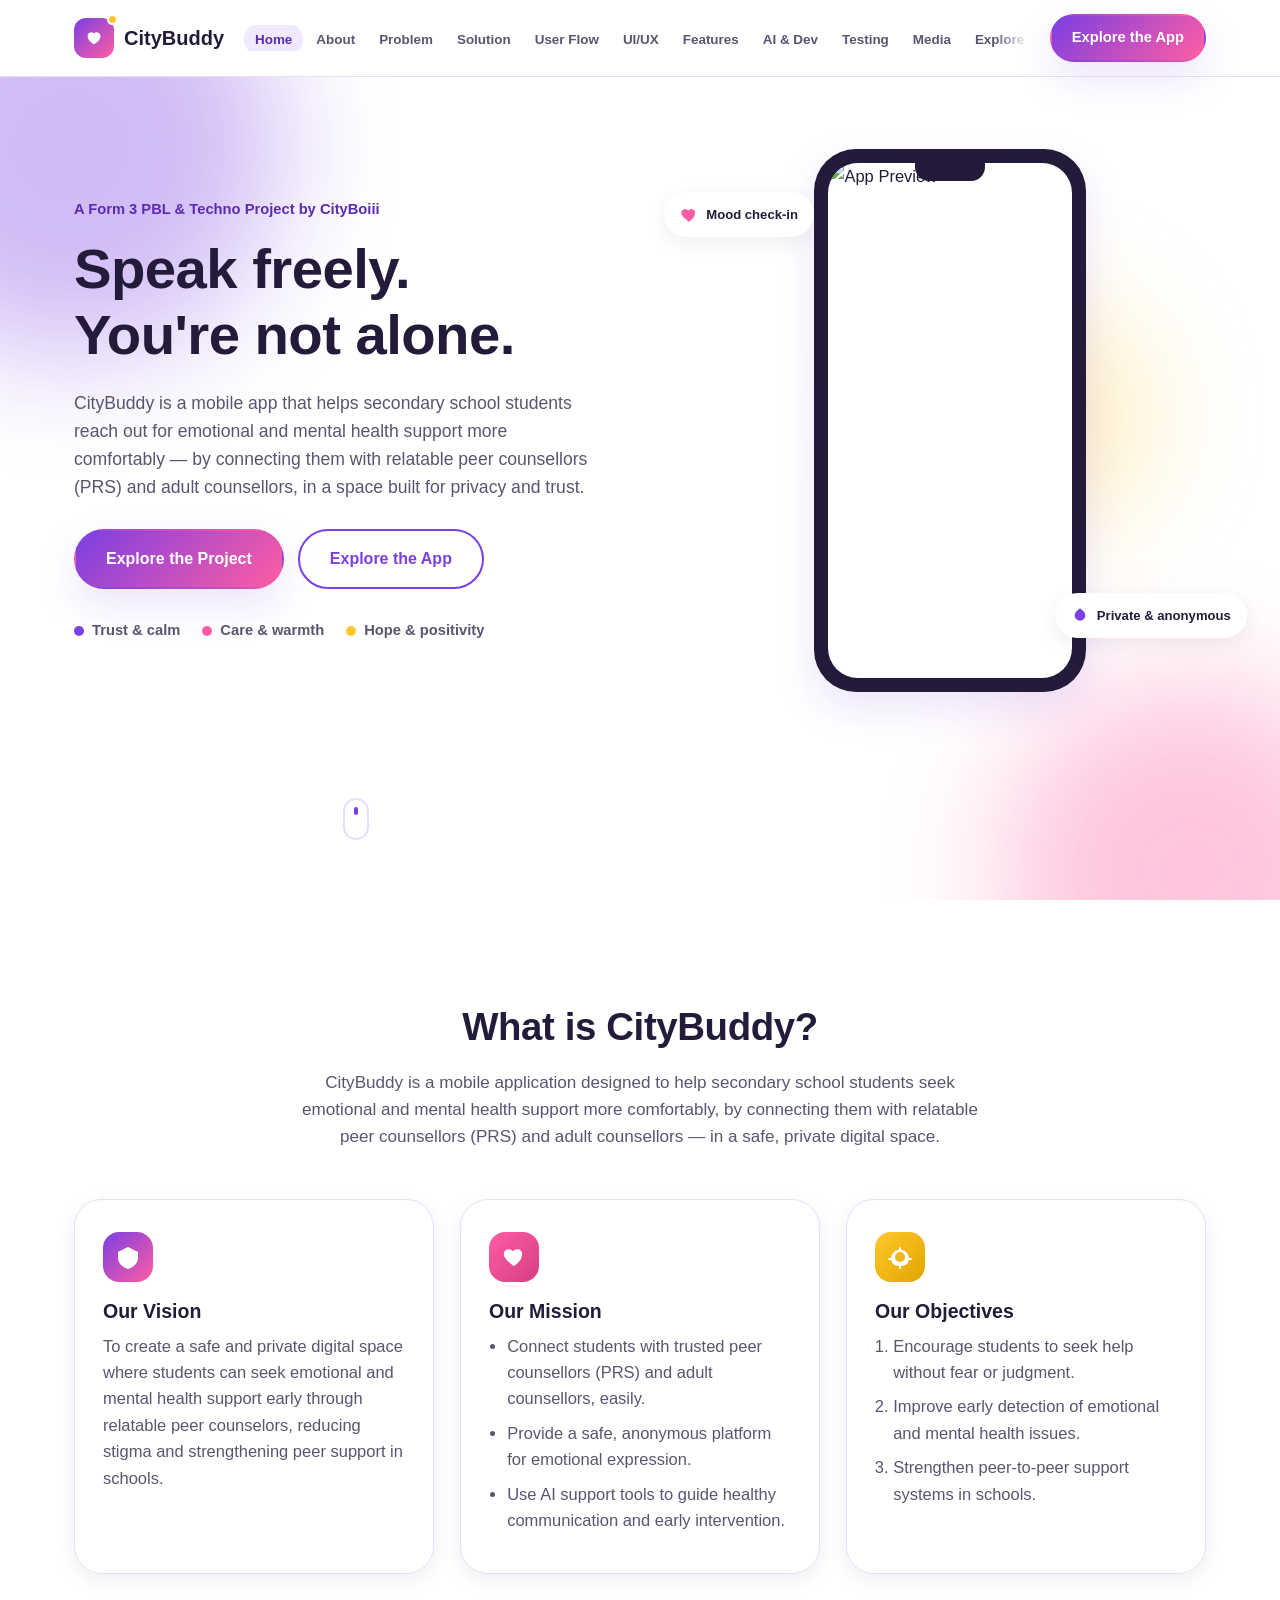
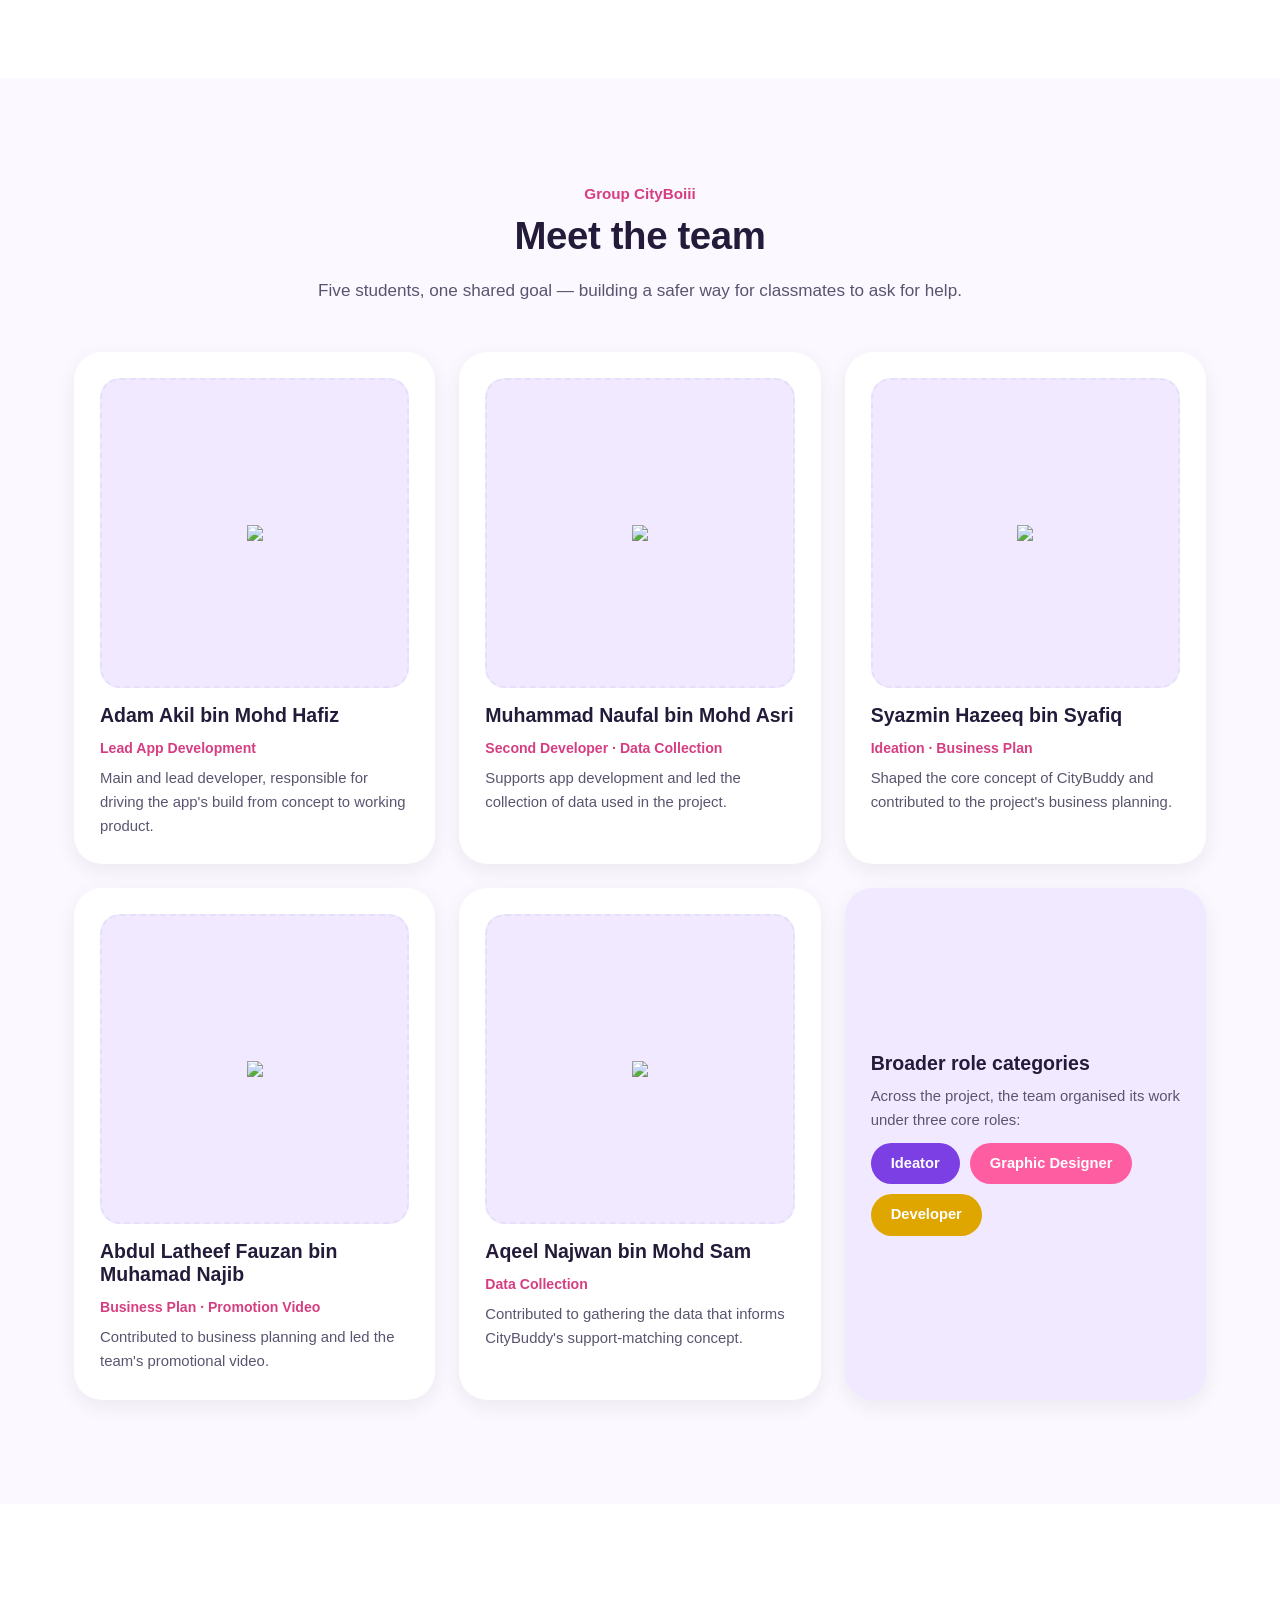
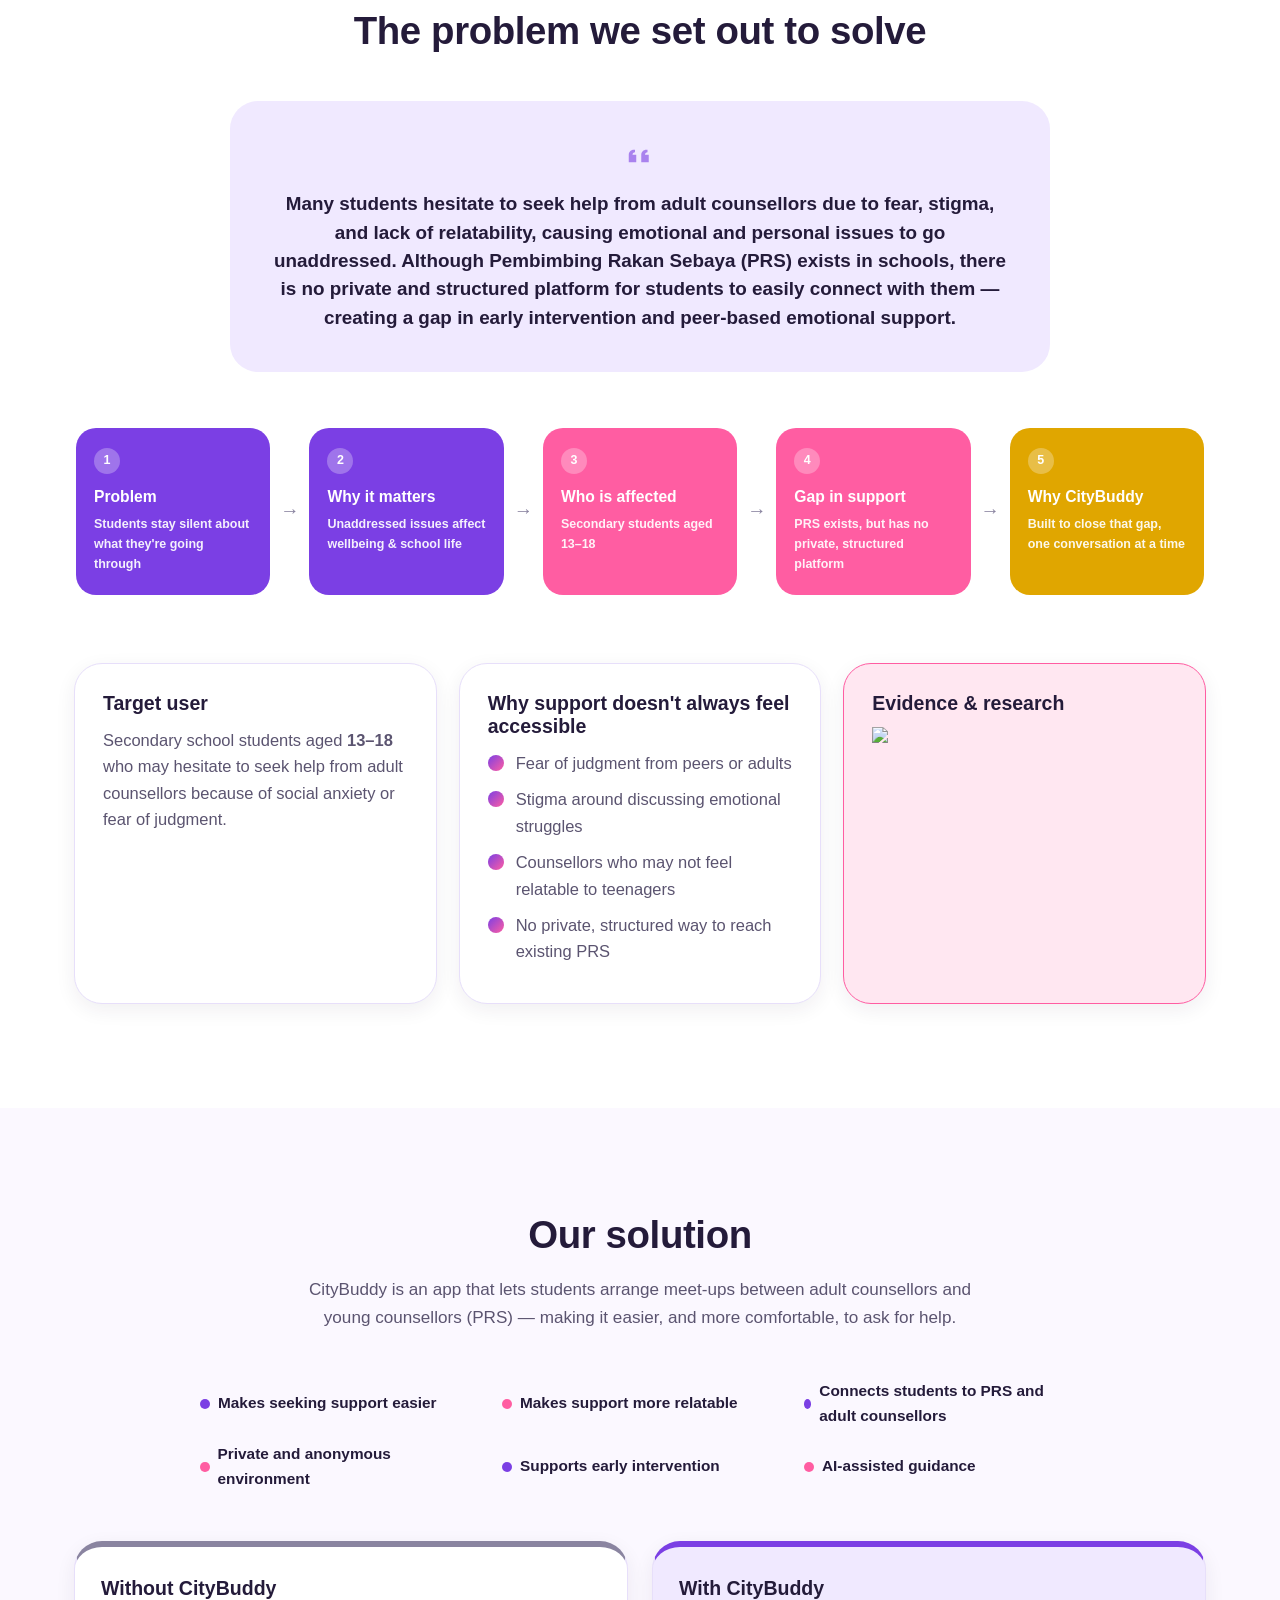
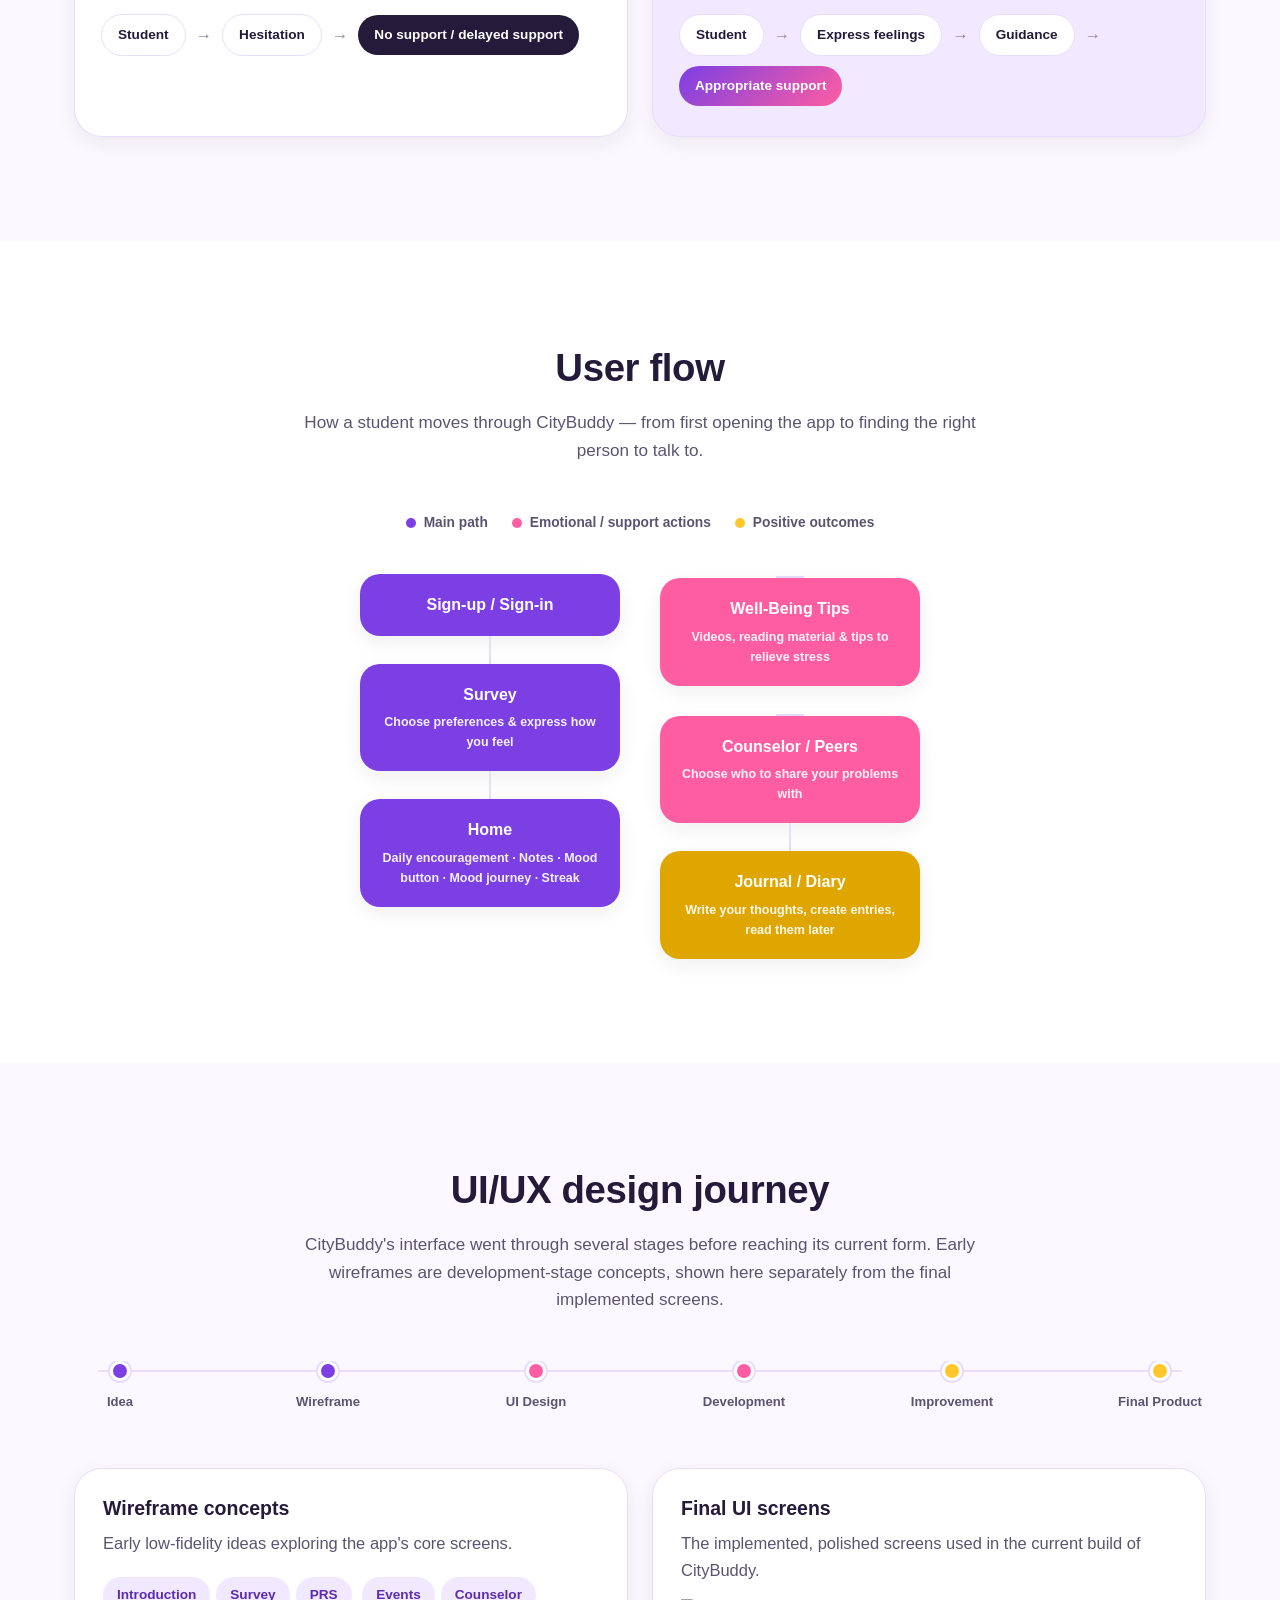
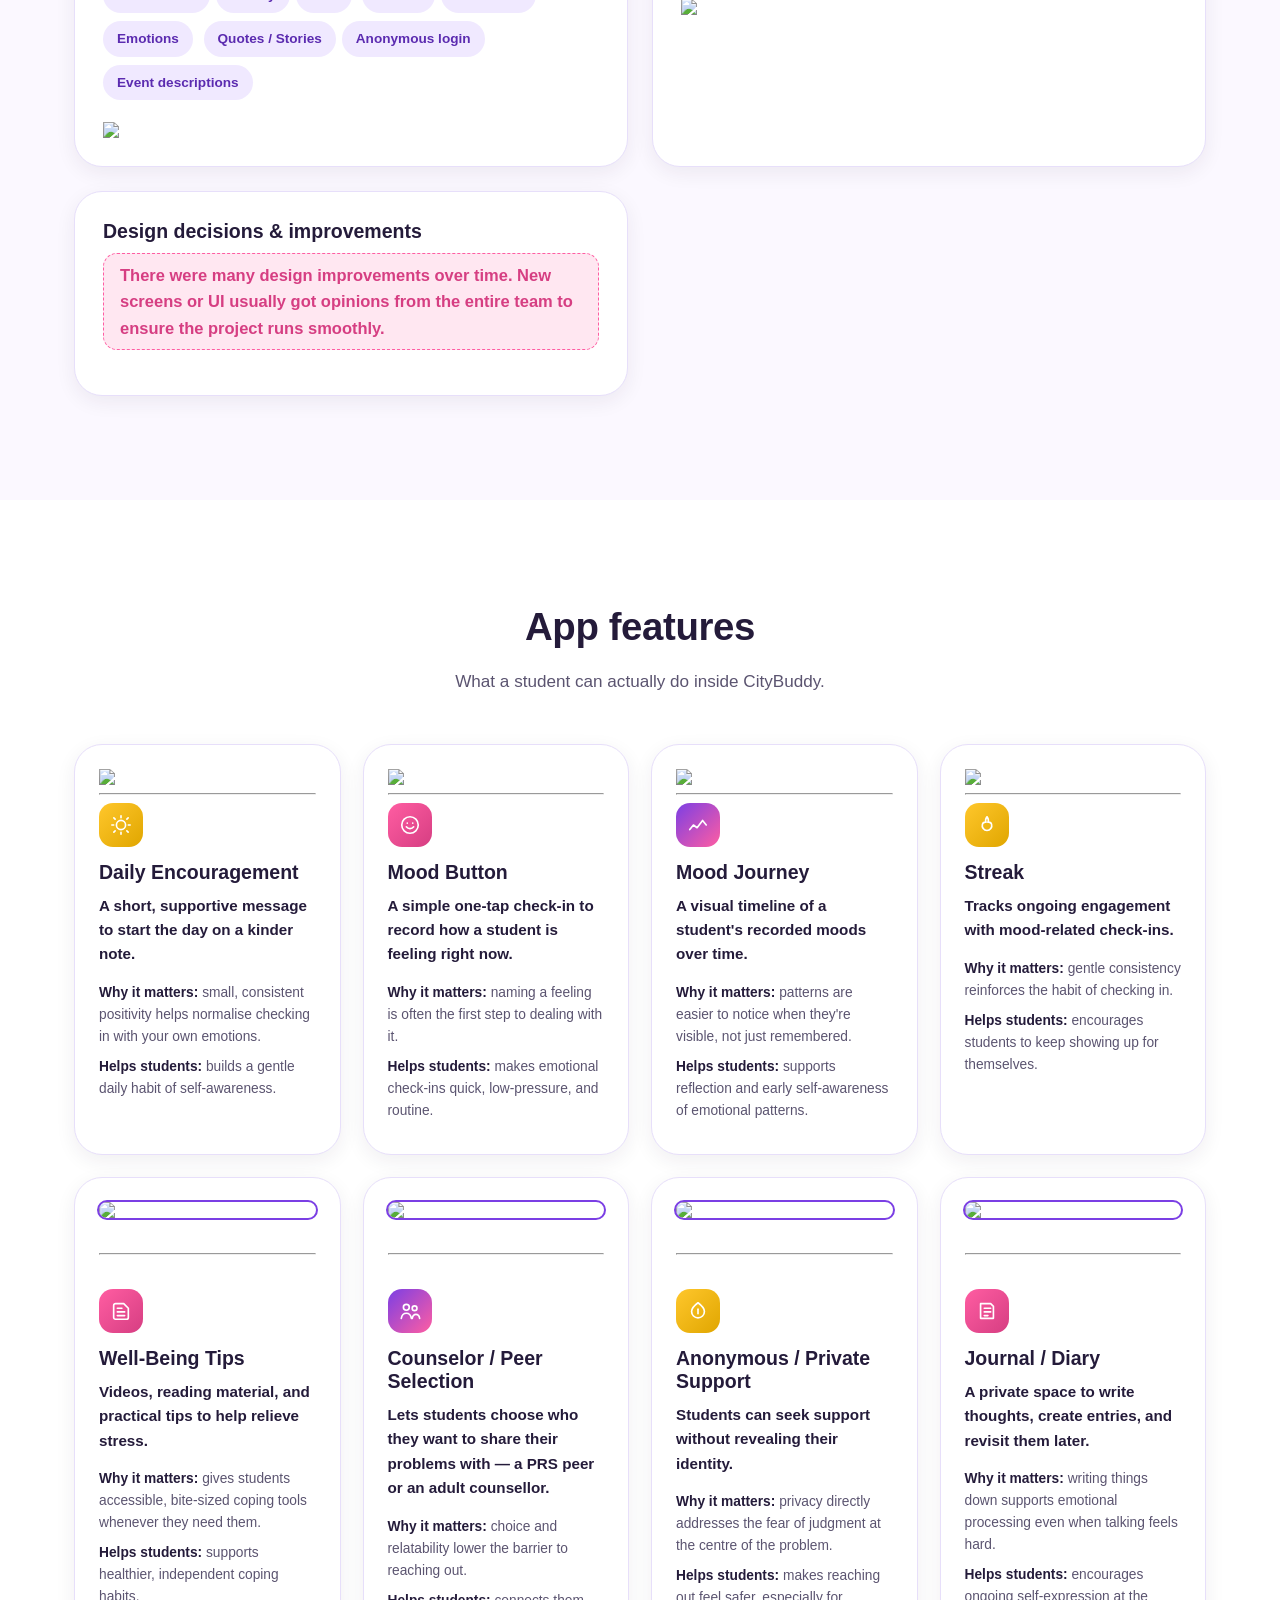
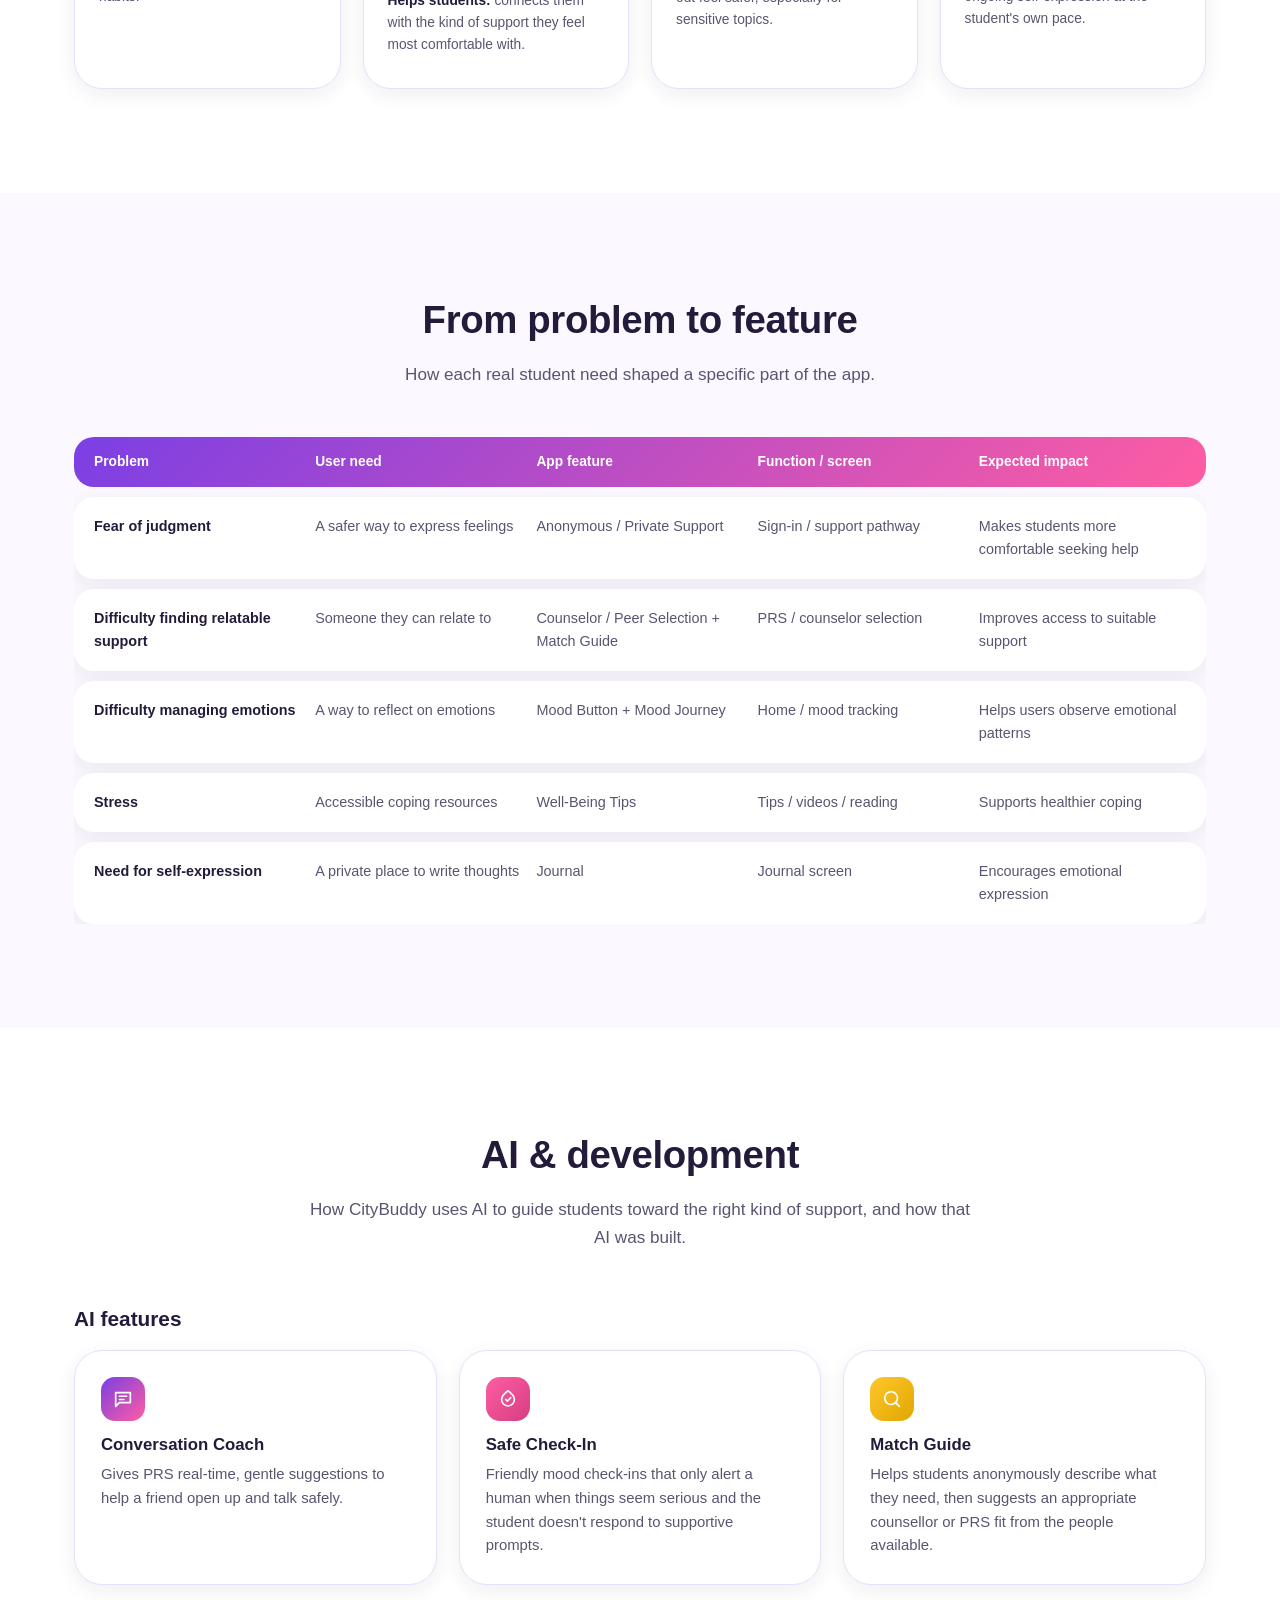
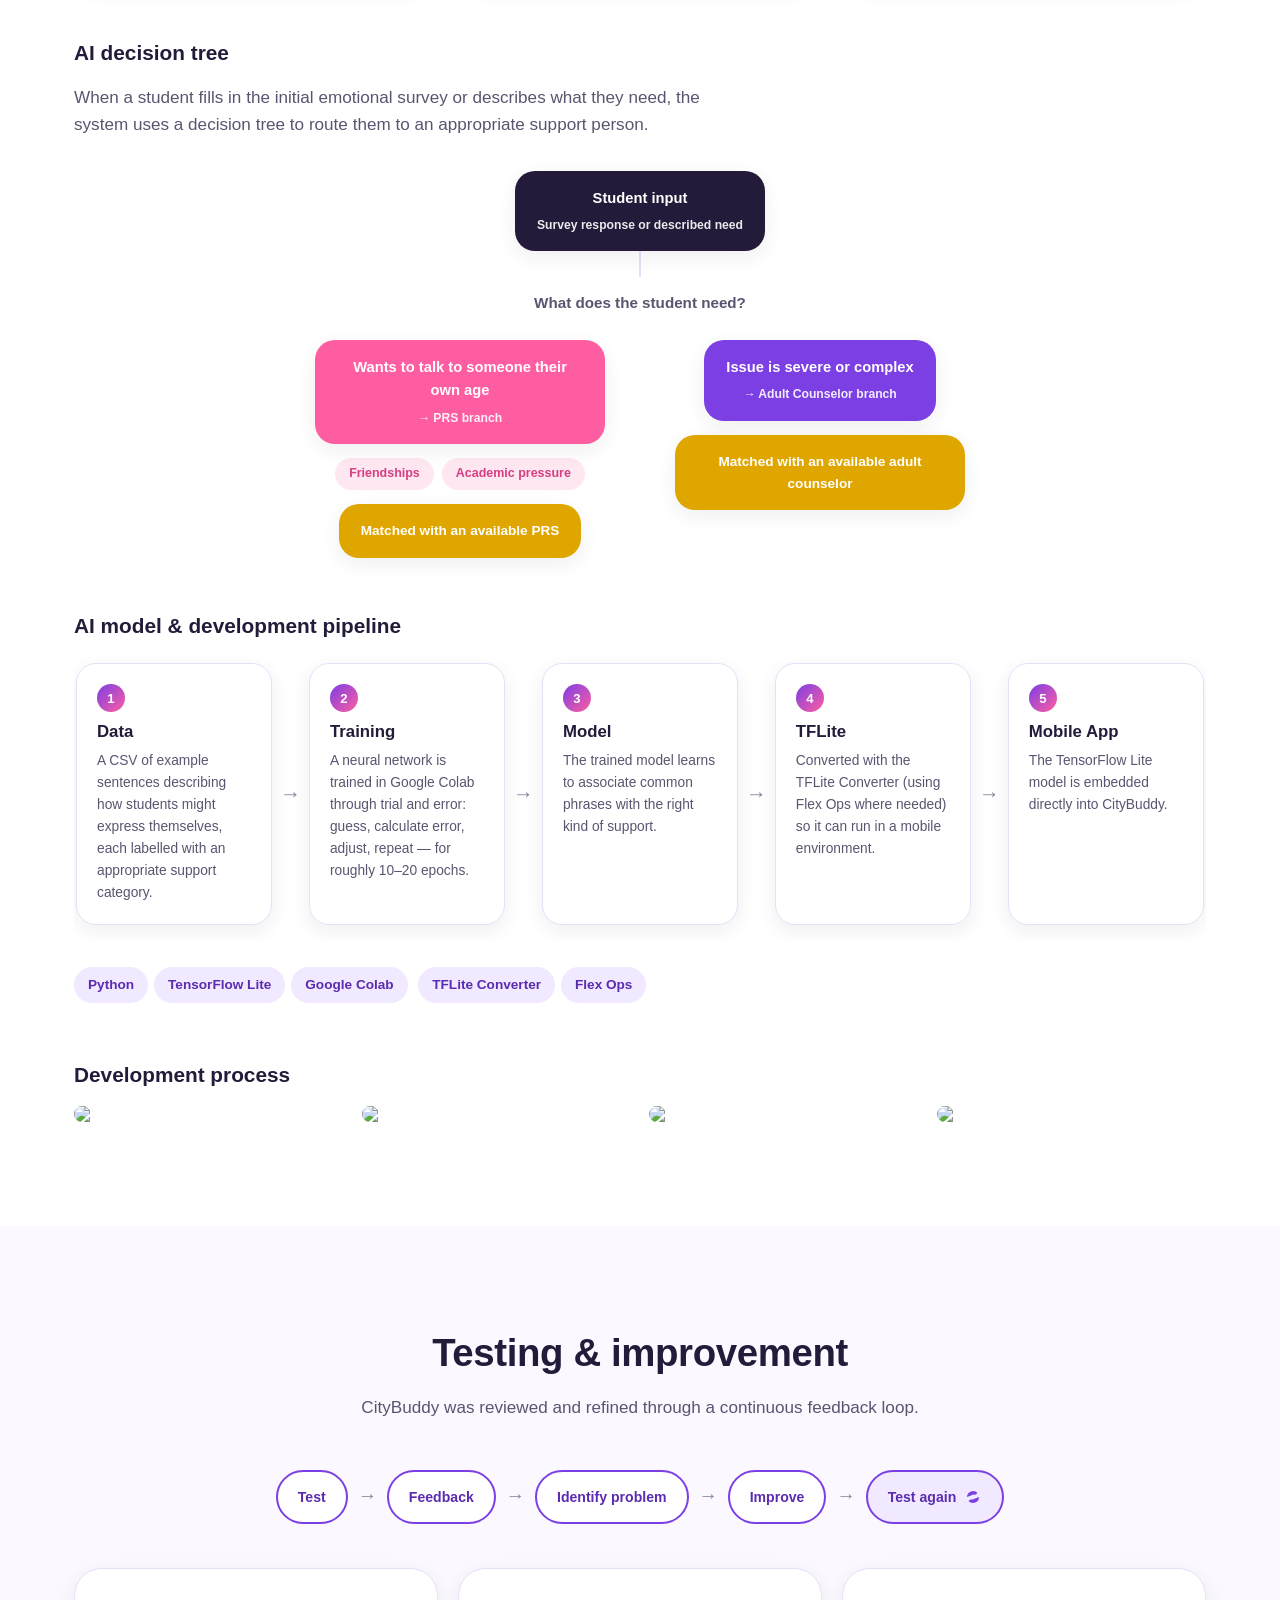
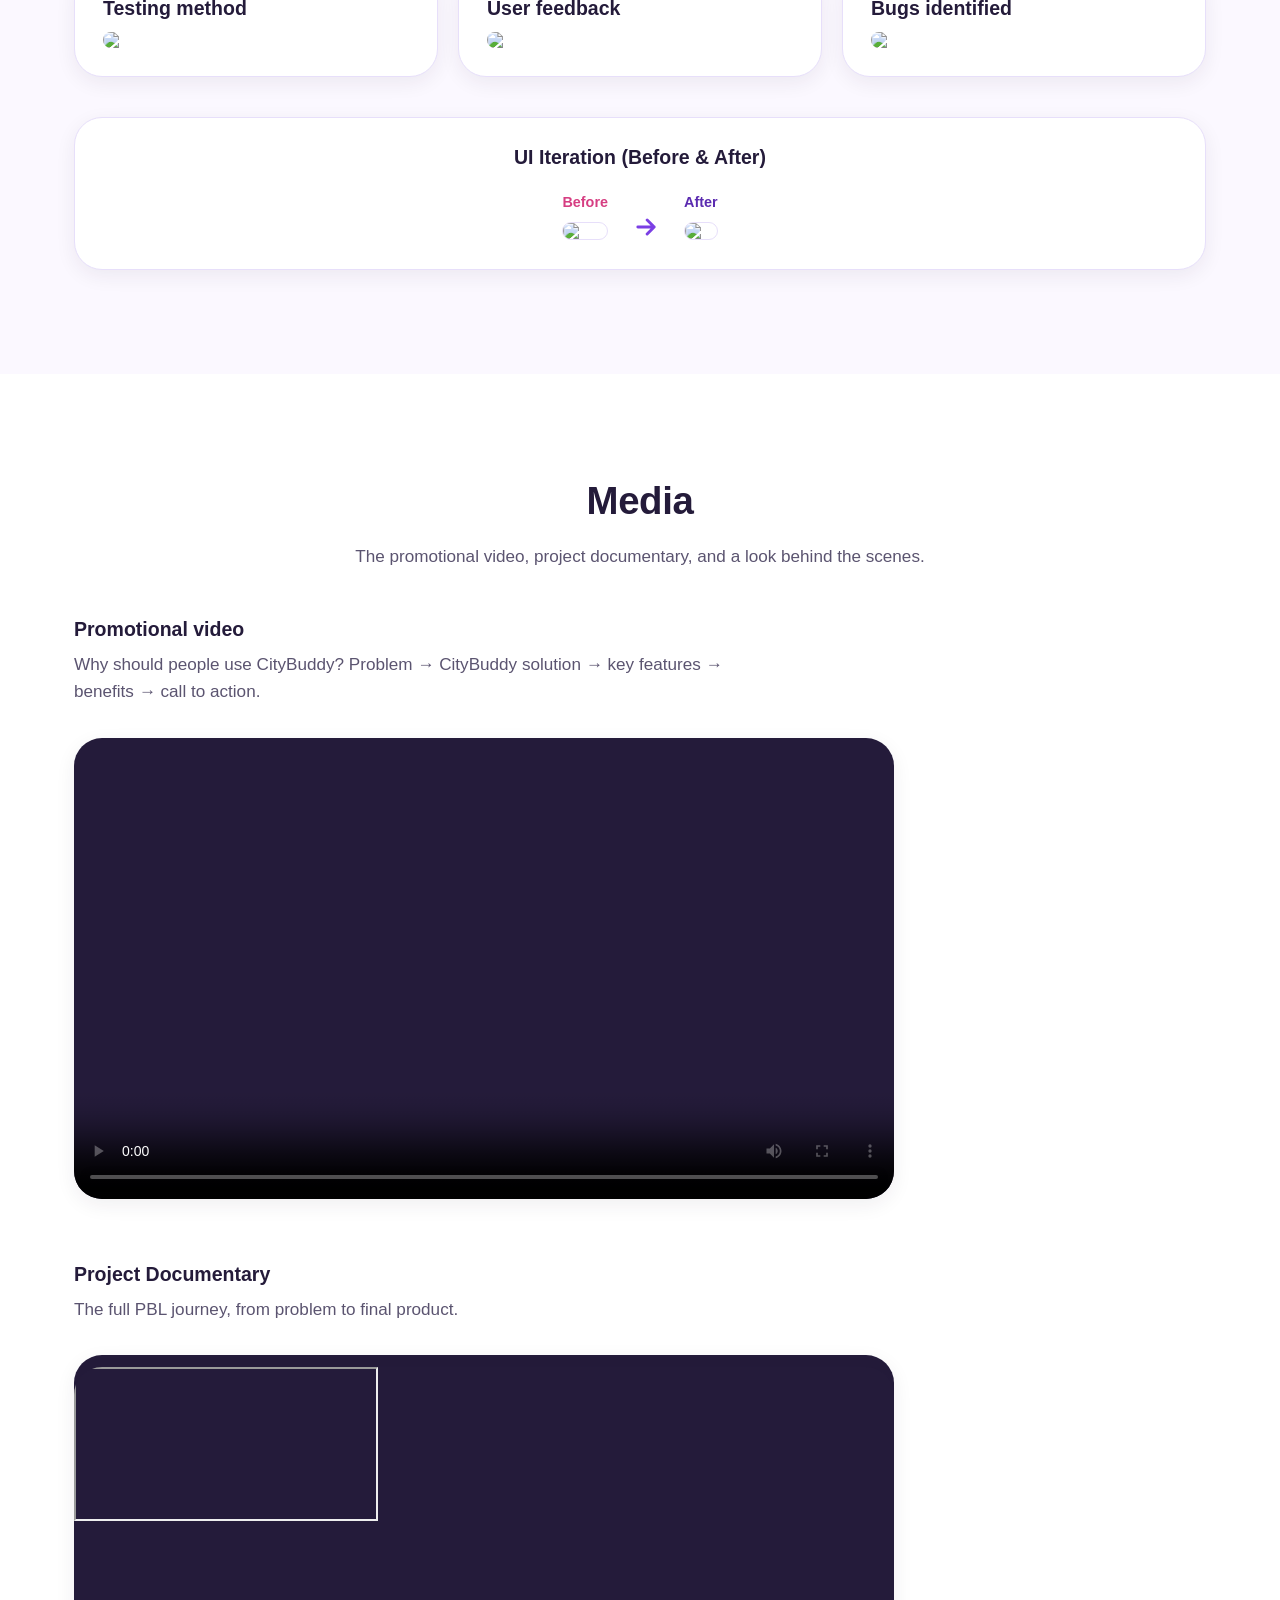
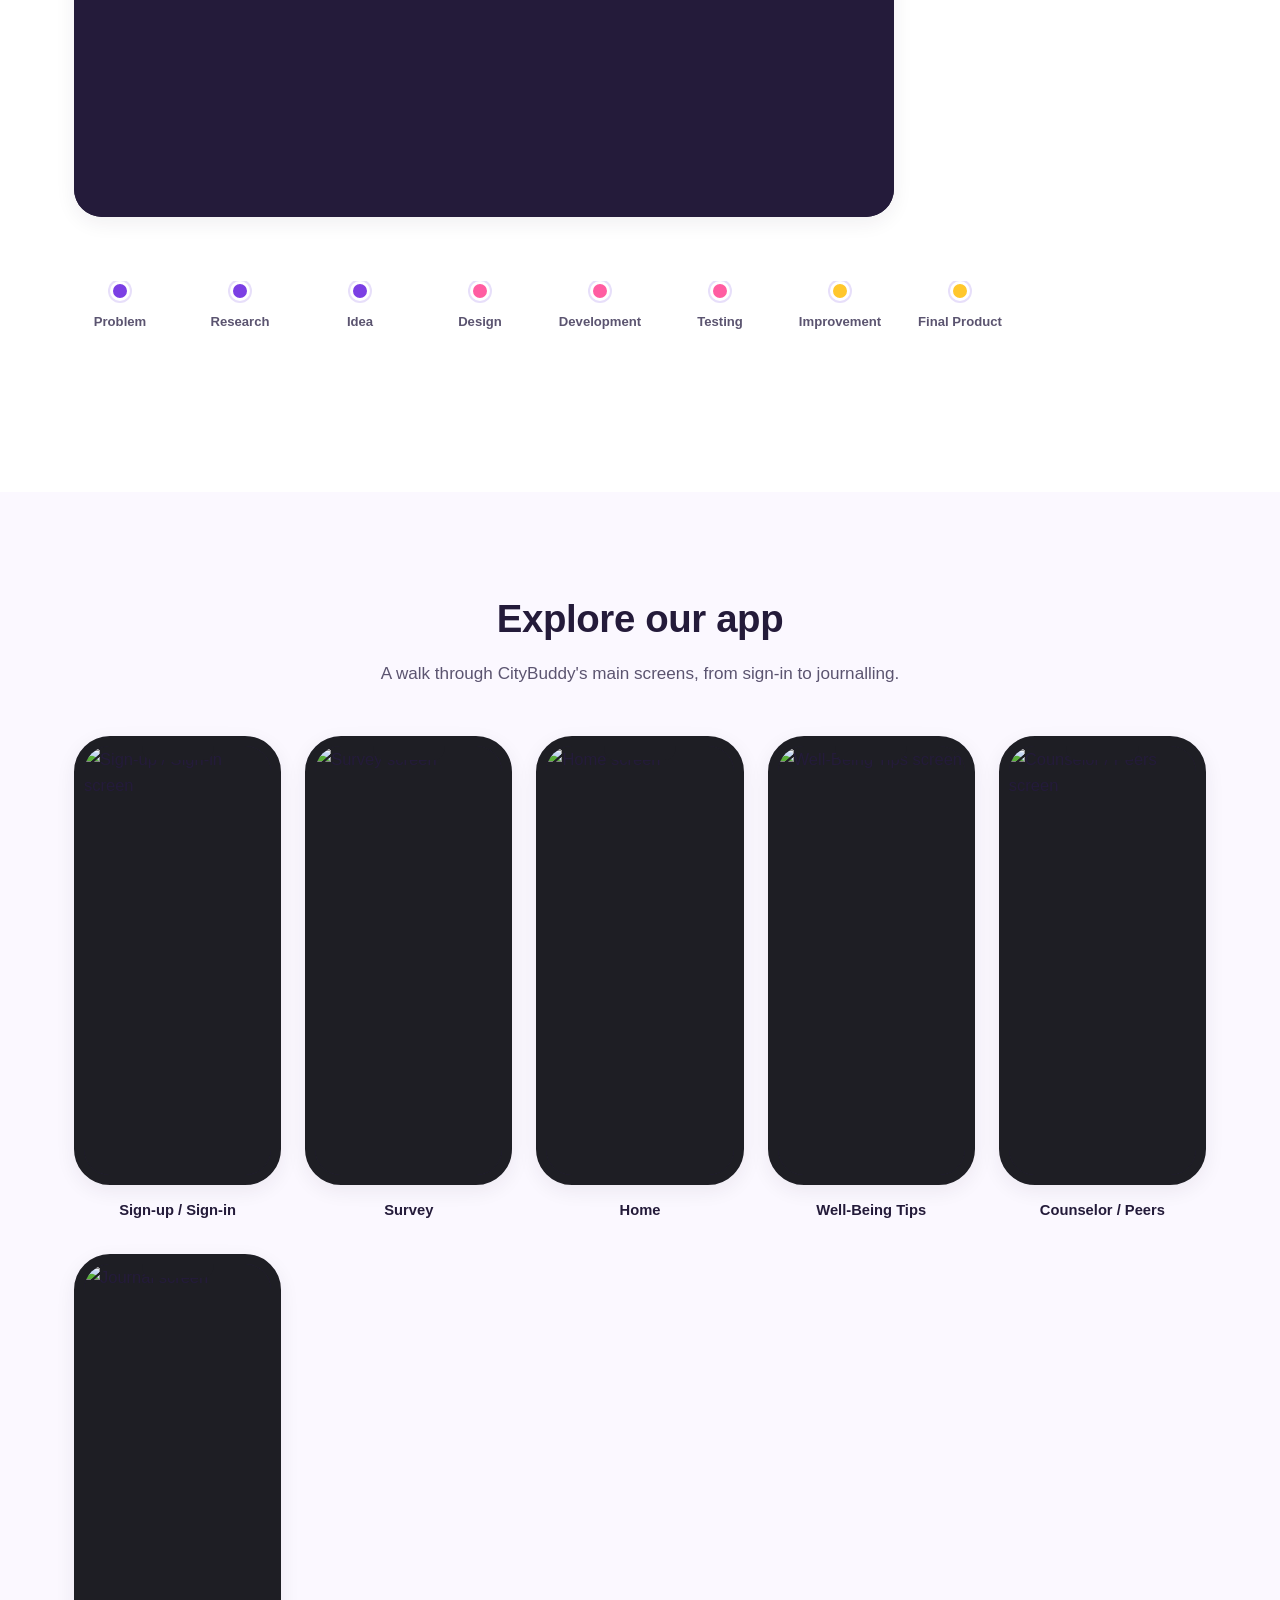
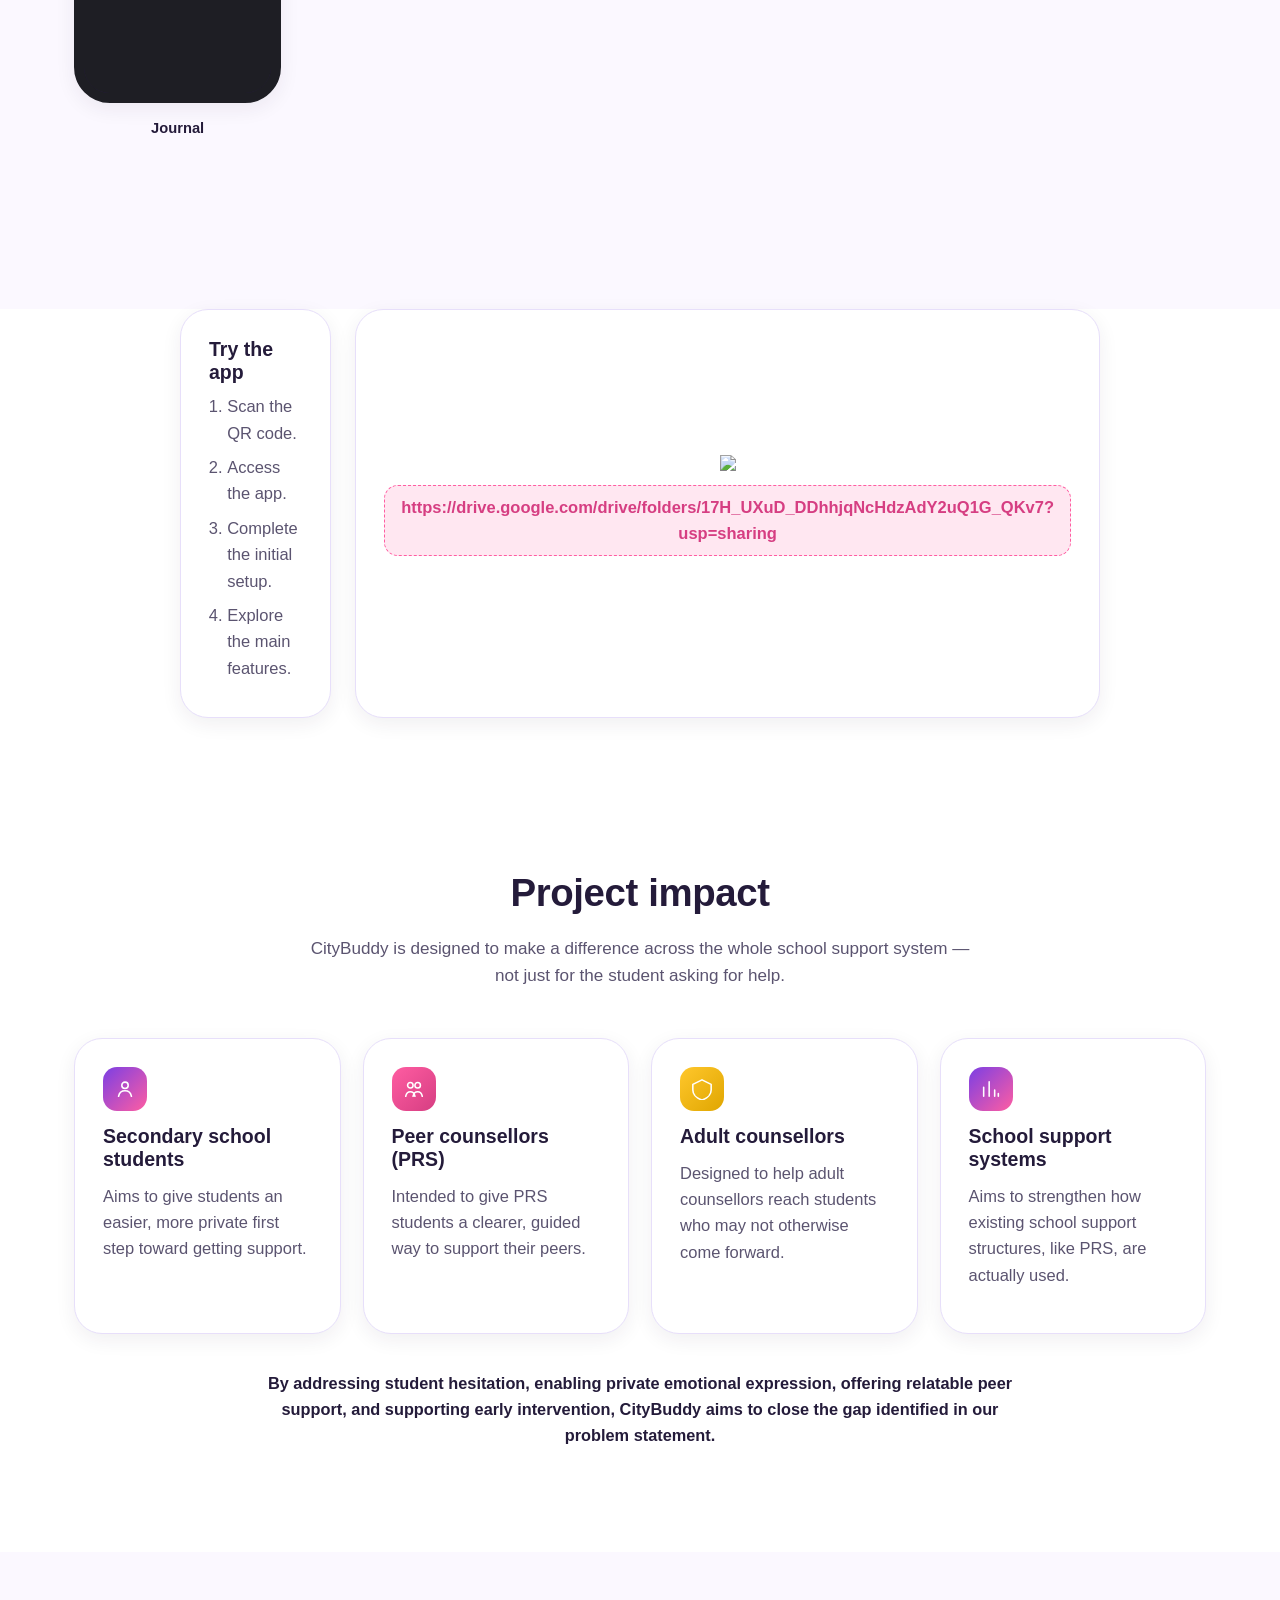
==== commit 07250c14: "Add files via upload" ====
--- a/index.html
+++ b/index.html
@@ -79,32 +79,22 @@
       </ul>
     </div>
 
-    <div class="hero-visual">
-      <div class="phone-mock phone-mock-lg">
-        <div class="phone-notch"></div>
-        <div class="phone-screen placeholder-screen">
-          <div class="ph-bar"></div>
-          <div class="ph-block ph-block-wide"></div>
-          <div class="ph-block ph-block-pair">
-            <span></span><span></span>
-          </div>
-          <div class="ph-block ph-block-wide short"></div>
-          <div class="placeholder-note">
-            <svg viewBox="0 0 24 24" class="icon-sm"><path d="M4 7a2 2 0 0 1 2-2h2l1.5-2h5L16 5h2a2 2 0 0 1 2 2v10a2 2 0 0 1-2 2H6a2 2 0 0 1-2-2V7z"/><circle cx="12" cy="13" r="3.2"/></svg>
-            [ADD APP SCREENSHOT]
-          </div>
-        </div>
-      </div>
-      <div class="float-card float-card-1">
-        <svg viewBox="0 0 24 24" class="icon-sm icon-pink"><path d="M12 21s-7-4.6-9.5-9C.8 8.3 2.3 4.8 6 4.2c2-.3 3.8.6 5 2.1 1.2-1.5 3-2.4 5-2.1 3.7.6 5.2 4.1 3.5 7.8C19 16.4 12 21 12 21z"/></svg>
-        <span>Mood check-in</span>
-      </div>
-      <div class="float-card float-card-2">
-        <svg viewBox="0 0 24 24" class="icon-sm icon-purple"><path d="M12 3c4 3 7 5.5 7 9.5a7 7 0 0 1-14 0C5 8.5 8 6 12 3z"/></svg>
-        <span>Private &amp; anonymous</span>
-      </div>
-    </div>
-  </div>
+<div class="hero-visual">
+  <div class="phone-mock phone-mock-lg">
+    <div class="phone-notch"></div>
+    <div class="phone-screen">
+      <img src="media/wellbeing.png" alt="App Preview" />
+    </div>
+  </div>
+  <div class="float-card float-card-1">
+    <svg viewBox="0 0 24 24" class="icon-sm icon-pink"><path d="M12 21s-7-4.6-9.5-9C.8 8.3 2.3 4.8 6 4.2c2-.3 3.8.6 5 2.1 1.2-1.5 3-2.4 5-2.1 3.7.6 5.2 4.1 3.5 7.8C19 16.4 12 21 12 21z"/></svg>
+    <span>Mood check-in</span>
+  </div>
+  <div class="float-card float-card-2">
+    <svg viewBox="0 0 24 24" class="icon-sm icon-purple"><path d="M12 3c4 3 7 5.5 7 9.5a7 7 0 0 1-14 0C5 8.5 8 6 12 3z"/></svg>
+    <span>Private &amp; anonymous</span>
+  </div>
+</div>
 
   <div class="scroll-cue" aria-hidden="true"><span></span></div>
 </section>
@@ -164,35 +154,35 @@
 
     <div class="team-grid">
       <article class="team-card">
-        <div class="team-photo"><span>[ADD MEMBER PHOTO]</span></div>
+        <div class="team-photo"><img src="media/adam.png"/></div>
         <h3>Adam Akil bin Mohd Hafiz</h3>
         <p class="team-role">Lead App Development</p>
         <p class="team-desc">Main and lead developer, responsible for driving the app's build from concept to working product.</p>
       </article>
 
       <article class="team-card">
-        <div class="team-photo"><span>[ADD MEMBER PHOTO]</span></div>
+        <div class="team-photo"><img src="media/naufal.png"/></div>
         <h3>Muhammad Naufal bin Mohd Asri</h3>
         <p class="team-role">Second Developer · Data Collection</p>
         <p class="team-desc">Supports app development and led the collection of data used in the project.</p>
       </article>
 
       <article class="team-card">
-        <div class="team-photo"><span>[ADD MEMBER PHOTO]</span></div>
+        <div class="team-photo"><img src="media/hazeeq.png"/></div>
         <h3>Syazmin Hazeeq bin Syafiq</h3>
         <p class="team-role">Ideation · Business Plan</p>
         <p class="team-desc">Shaped the core concept of CityBuddy and contributed to the project's business planning.</p>
       </article>
 
       <article class="team-card">
-        <div class="team-photo"><span>[ADD MEMBER PHOTO]</span></div>
+        <div class="team-photo"><img src="media/latheef.png"/></div>
         <h3>Abdul Latheef Fauzan bin Muhamad Najib</h3>
         <p class="team-role">Business Plan · Promotion Video</p>
         <p class="team-desc">Contributed to business planning and led the team's promotional video.</p>
       </article>
 
       <article class="team-card">
-        <div class="team-photo"><span>[ADD MEMBER PHOTO]</span></div>
+        <div class="team-photo"><img src="media/aqeel.png"/></div>
         <h3>Aqeel Najwan bin Mohd Sam</h3>
         <p class="team-role">Data Collection</p>
         <p class="team-desc">Contributed to gathering the data that informs CityBuddy's support-matching concept.</p>
@@ -251,7 +241,7 @@
       </div>
       <div class="info-card info-card-evidence">
         <h3>Evidence &amp; research</h3>
-        <p class="placeholder-text">[ADD RESEARCH / EVIDENCE HERE]</p>
+        <img src="media/evidence.png"/>
       </div>
     </div>
   </div>
@@ -366,24 +356,19 @@
           <span class="tag">Events</span><span class="tag">Counselor</span><span class="tag">Emotions</span>
           <span class="tag">Quotes / Stories</span><span class="tag">Anonymous login</span><span class="tag">Event descriptions</span>
         </div>
-        <div class="placeholder-box">[ADD WIREFRAME IMAGE]</div>
-      </article>
-
-      <article class="uiux-card">
-        <h3>Wireflow</h3>
-        <p>How the wireframe screens connect and lead into one another.</p>
-        <div class="placeholder-box">[ADD WIREFLOW DIAGRAM]</div>
-      </article>
+        <img src="media/wireframe.png">
+      </article>
+
 
       <article class="uiux-card">
         <h3>Final UI screens</h3>
         <p>The implemented, polished screens used in the current build of CityBuddy.</p>
-        <div class="placeholder-box">[ADD FINAL UI SCREENSHOTS]</div>
+<img src="media/finalui.png">
       </article>
 
       <article class="uiux-card">
         <h3>Design decisions &amp; improvements</h3>
-        <p class="placeholder-text">[ADD DESIGN DECISION NOTES / IMPROVEMENTS HERE]</p>
+        <p class="placeholder-text">There were many design improvements over time. New screens or UI usually got opinions from the entire team to ensure the project runs smoothly.</p>
       </article>
     </div>
   </div>
@@ -399,7 +384,8 @@
 
     <div class="feature-grid">
       <article class="feature-card">
-        <div class="feature-shot placeholder-box small">[ADD SCREENSHOT]</div>
+        <img src="media/mood-button.png">
+        <hr>
         <div class="feature-icon icon-bg-yellow"><svg viewBox="0 0 24 24"><path d="M12 17a5 5 0 1 0 0-10 5 5 0 0 0 0 10zm0-15v2M12 20v2M4.2 4.2l1.4 1.4M18.4 18.4l1.4 1.4M2 12h2M20 12h2M4.2 19.8l1.4-1.4M18.4 5.6l1.4-1.4"/></svg></div>
         <h3>Daily Encouragement</h3>
         <p class="feature-what">A short, supportive message to start the day on a kinder note.</p>
@@ -408,7 +394,8 @@
       </article>
 
       <article class="feature-card">
-        <div class="feature-shot placeholder-box small">[ADD SCREENSHOT]</div>
+        <img src="media/mood-button.png">
+        <hr>
         <div class="feature-icon icon-bg-pink"><svg viewBox="0 0 24 24"><circle cx="12" cy="12" r="9"/><path d="M8 14s1.5 2 4 2 4-2 4-2M9 10h.01M15 10h.01"/></svg></div>
         <h3>Mood Button</h3>
         <p class="feature-what">A simple one-tap check-in to record how a student is feeling right now.</p>
@@ -417,7 +404,8 @@
       </article>
 
       <article class="feature-card">
-        <div class="feature-shot placeholder-box small">[ADD SCREENSHOT]</div>
+        <img src="media/mood-journey.png">
+        <hr>
         <div class="feature-icon icon-bg-purple"><svg viewBox="0 0 24 24"><path d="M3 17l4-5 4 3 6-8 4 5"/></svg></div>
         <h3>Mood Journey</h3>
         <p class="feature-what">A visual timeline of a student's recorded moods over time.</p>
@@ -426,7 +414,8 @@
       </article>
 
       <article class="feature-card">
-        <div class="feature-shot placeholder-box small">[ADD SCREENSHOT]</div>
+        <img src="media/mood-journey.png">
+        <hr>
         <div class="feature-icon icon-bg-yellow"><svg viewBox="0 0 24 24"><path d="M12 3c2 3 2 4.5 1 6 2-.3 3.5.6 4 2.3 1 3.4-1.6 6.7-5 6.7s-6-3.3-5-6.7c.5-1.7 2-2.6 4-2.3-1-1.5-1-3 1-6z"/></svg></div>
         <h3>Streak</h3>
         <p class="feature-what">Tracks ongoing engagement with mood-related check-ins.</p>
@@ -435,7 +424,10 @@
       </article>
 
       <article class="feature-card">
-        <div class="feature-shot placeholder-box small">[ADD SCREENSHOT]</div>
+        <img src="media/wellbeing.png" style="border-radius:20px; outline: 2px solid #7B3FE4">
+        <br>
+        <hr>
+        <br>
         <div class="feature-icon icon-bg-pink"><svg viewBox="0 0 24 24"><path d="M4 19V6a2 2 0 0 1 2-2h9l5 5v10a2 2 0 0 1-2 2H6a2 2 0 0 1-2-2z"/><path d="M8 9h5M8 13h8M8 17h8"/></svg></div>
         <h3>Well-Being Tips</h3>
         <p class="feature-what">Videos, reading material, and practical tips to help relieve stress.</p>
@@ -444,7 +436,10 @@
       </article>
 
       <article class="feature-card">
-        <div class="feature-shot placeholder-box small">[ADD SCREENSHOT]</div>
+        <img src="media/peers.png" style="border-radius:20px; outline: 2px solid #7B3FE4">
+        <br>
+        <hr>
+        <br>
         <div class="feature-icon icon-bg-purple"><svg viewBox="0 0 24 24"><circle cx="8" cy="8" r="3.2"/><circle cx="17" cy="9" r="2.6"/><path d="M2.5 20c.6-3.4 3-5.5 5.5-5.5s4.9 2.1 5.5 5.5M14.5 20c.4-2.6 2-4.3 4-4.3s3.6 1.7 4 4.3"/></svg></div>
         <h3>Counselor / Peer Selection</h3>
         <p class="feature-what">Lets students choose who they want to share their problems with — a PRS peer or an adult counsellor.</p>
@@ -453,7 +448,10 @@
       </article>
 
       <article class="feature-card">
-        <div class="feature-shot placeholder-box small">[ADD SCREENSHOT]</div>
+        <img src="media/survey.png" style="border-radius:20px; outline: 2px solid #7B3FE4">
+        <br>
+        <hr>
+        <br>
         <div class="feature-icon icon-bg-yellow"><svg viewBox="0 0 24 24"><path d="M12 3c4 3 7 5.5 7 9.5a7 7 0 0 1-14 0C5 8.5 8 6 12 3z"/><path d="M12 10v5"/></svg></div>
         <h3>Anonymous / Private Support</h3>
         <p class="feature-what">Students can seek support without revealing their identity.</p>
@@ -462,7 +460,10 @@
       </article>
 
       <article class="feature-card">
-        <div class="feature-shot placeholder-box small">[ADD SCREENSHOT]</div>
+        <img src="media/journal.png" style="border-radius:20px; outline: 2px solid #7B3FE4">
+        <br>
+        <hr>
+        <br>
         <div class="feature-icon icon-bg-pink"><svg viewBox="0 0 24 24"><path d="M5 4h11l3 3v13H5z"/><path d="M9 9h7M9 13h7M9 17h4"/></svg></div>
         <h3>Journal / Diary</h3>
         <p class="feature-what">A private space to write thoughts, create entries, and revisit them later.</p>
@@ -623,10 +624,10 @@
 
     <h3 class="subsection-title">Development process</h3>
     <div class="dev-grid">
-      <div class="placeholder-box">[ADD GOOGLE COLAB SCREENSHOT]</div>
-      <div class="placeholder-box">[ADD APP DEVELOPMENT SCREENSHOT]</div>
-      <div class="placeholder-box">[ADD CODE SCREENSHOT]</div>
-      <div class="placeholder-box">[ADD DATASET SCREENSHOT]</div>
+      <img src="media/colab.png" style="border-radius: 20px;">
+      <img src="media/code.png" style="border-radius: 20px;">
+      <img src="media/colab.png" style="border-radius: 20px;">
+      <img src="media/code.png" style="border-radius: 20px;">
     </div>
   </div>
 </section>
@@ -651,20 +652,46 @@
       <div class="loop-node loop-node-repeat">Test again<svg viewBox="0 0 24 24" class="icon-sm loop-icon"><path d="M4 12a8 8 0 0 1 14-5.3M20 12a8 8 0 0 1-14 5.3M14 4.5 18 7l-4 2.5M10 19.5 6 17l4-2.5"/></svg></div>
     </div>
 
-    <div class="testing-grid">
-      <div class="info-card"><h3>Testing method</h3><p class="placeholder-text">[ADD TESTING METHOD]</p></div>
-      <div class="info-card"><h3>Testers</h3><p class="placeholder-text">[ADD NUMBER OF TESTERS]</p></div>
-      <div class="info-card"><h3>User feedback</h3><p class="placeholder-text">[ADD USER FEEDBACK]</p></div>
-      <div class="info-card"><h3>Bugs identified</h3><p class="placeholder-text">[ADD BUGS IDENTIFIED]</p></div>
-      <div class="info-card"><h3>Improvements made</h3><p class="placeholder-text">[ADD IMPROVEMENTS]</p></div>
-    </div>
-
-    <div class="before-after">
-      <div class="placeholder-box">[ADD BEFORE SCREENSHOT]</div>
-      <svg viewBox="0 0 24 24" class="icon-md ba-arrow" aria-hidden="true"><path d="M5 12h14M13 6l6 6-6 6"/></svg>
-      <div class="placeholder-box">[ADD AFTER SCREENSHOT]</div>
-    </div>
-  </div>
+<div class="testing-grid">
+  <div class="info-card">
+    <h3>Testing method</h3>
+    <img src="media/testmethod.png" style="border-radius: 12px; width: 100%; max-height: 140px; object-fit: contain; margin-top: 10px;" />
+  </div>
+  <div class="info-card">
+    <h3>User feedback</h3>
+    <img src="media/feedback.png" style="border-radius: 12px; width: 100%; max-height: 140px; object-fit: contain; margin-top: 10px;" />
+  </div>
+  <div class="info-card">
+    <h3>Bugs identified</h3>
+    <img src="media/bugs.png" style="border-radius: 12px; width: 100%; max-height: 140px; object-fit: contain; margin-top: 10px;" />
+  </div>
+</div> <!-- Properly closing .testing-grid here fixes the positioning -->
+
+<!-- BEFORE & AFTER COMPARISON CARD -->
+<div class="info-card" style="margin-top: 24px; padding: 28px; width: 100%;">
+  <h3 style="text-align: center; margin-bottom: 20px;">UI Iteration (Before & After)</h3>
+  
+  <div class="before-after" style="display: flex; align-items: center; justify-content: center; gap: 24px; flex-wrap: wrap;">
+    
+    <!-- Before Block -->
+    <div style="display: flex; flex-direction: column; align-items: center; gap: 8px;">
+      <span style="font-family: var(--font-display); font-weight: 700; font-size: 0.9rem; color: var(--pink-dark);">Before</span>
+      <img src="media/before.jpg" style="width: 100%; max-width: 260px; height: auto; border-radius: 16px; border: 1px solid var(--line);" />
+    </div>
+
+    <!-- Arrow Indicator -->
+    <svg viewBox="0 0 24 24" class="icon-md ba-arrow" aria-hidden="true" style="width: 28px; height: 28px; flex-shrink: 0; color: var(--purple); margin-top: 24px;">
+      <path d="M5 12h14M13 6l6 6-6 6" fill="none" stroke="currentColor" stroke-width="2.5" stroke-linecap="round" stroke-linejoin="round"/>
+    </svg>
+
+    <!-- After Block -->
+    <div style="display: flex; flex-direction: column; align-items: center; gap: 8px;">
+      <span style="font-family: var(--font-display); font-weight: 700; font-size: 0.9rem; color: var(--purple-dark);">After</span>
+      <img src="media/after.jpg" style="width: 100%; max-width: 260px; height: auto; border-radius: 16px; border: 1px solid var(--line);" />
+    </div>
+
+  </div>
+</div>
 </section>
 
 <!-- ============ MEDIA ============ -->
@@ -675,22 +702,30 @@
       <p class="section-sub">The promotional video, project documentary, and a look behind the scenes.</p>
     </div>
 
-    <div class="media-block">
-      <h3>Promotional video</h3>
-      <p class="section-sub section-sub-left">Why should people use CityBuddy? Problem → CityBuddy solution → key features → benefits → call to action.</p>
-      <div class="video-placeholder">
-        <svg viewBox="0 0 24 24" class="icon-lg"><circle cx="12" cy="12" r="10"/><path d="M10 8.5v7l6-3.5z"/></svg>
-        [ADD PROMOTIONAL VIDEO EMBED]
-      </div>
-    </div>
-
-    <div class="media-block">
-      <h3>Project documentary</h3>
-      <p class="section-sub section-sub-left">The full PBL journey, from problem to final product.</p>
-      <div class="video-placeholder">
-        <svg viewBox="0 0 24 24" class="icon-lg"><circle cx="12" cy="12" r="10"/><path d="M10 8.5v7l6-3.5z"/></svg>
-        [ADD PROJECT DOCUMENTARY VIDEO]
-      </div>
+<div class="media-block">
+  <h3>Promotional video</h3>
+  <p class="section-sub section-sub-left">Why should people use CityBuddy? Problem → CityBuddy solution → key features → benefits → call to action.</p>
+  <div class="video-container">
+    <video src="media/promo.mp4" controls preload="metadata" poster="media/video-thumbnail.jpg">
+      Your browser does not support the video tag.
+    </video>
+  </div>
+</div>
+
+<div class="media-block">
+  <h3>Project Documentary</h3>
+  <p class="section-sub section-sub-left">The full PBL journey, from problem to final product.</p>
+  <div class="video-container">
+    <div class="video-container">
+  <iframe 
+    src="https://www.youtube.com/embed/1EJOudtNcVk" 
+    title="CityBuddy Promotional Video" 
+    allow="accelerometer; autoplay; clipboard-write; encrypted-media; gyroscope; picture-in-picture" 
+    allowfullscreen>
+  </iframe>
+</div>
+  </div>
+</div>
 
       <div class="timeline-row timeline-row-wrap">
         <div class="timeline-node"><span class="timeline-dot dot-purple"></span>Problem</div>
@@ -703,27 +738,10 @@
         <div class="timeline-node"><span class="timeline-dot dot-yellow"></span>Final Product</div>
       </div>
     </div>
-
-    <div class="media-block">
-      <h3>Project gallery</h3>
-      <p class="section-sub section-sub-left">Moments from brainstorming to presentation day.</p>
-      <div class="gallery-grid">
-        <div class="placeholder-box gallery-item tall"><span>[ADD PROJECT IMAGE]<small>Brainstorming</small></span></div>
-        <div class="placeholder-box gallery-item"><span>[ADD PROJECT IMAGE]<small>Research</small></span></div>
-        <div class="placeholder-box gallery-item"><span>[ADD PROJECT IMAGE]<small>Team Discussion</small></span></div>
-        <div class="placeholder-box gallery-item tall"><span>[ADD PROJECT IMAGE]<small>Wireframing</small></span></div>
-        <div class="placeholder-box gallery-item"><span>[ADD PROJECT IMAGE]<small>Coding</small></span></div>
-        <div class="placeholder-box gallery-item"><span>[ADD PROJECT IMAGE]<small>AI Development</small></span></div>
-        <div class="placeholder-box gallery-item tall"><span>[ADD PROJECT IMAGE]<small>Testing</small></span></div>
-        <div class="placeholder-box gallery-item"><span>[ADD PROJECT IMAGE]<small>Feedback</small></span></div>
-        <div class="placeholder-box gallery-item"><span>[ADD PROJECT IMAGE]<small>Presentation</small></span></div>
-        <div class="placeholder-box gallery-item tall"><span>[ADD PROJECT IMAGE]<small>Behind the Scenes</small></span></div>
-      </div>
-    </div>
-  </div>
 </section>
 
 <!-- ============ EXPLORE APP ============ -->
+<!-- EXPLORE APP SECTION -->
 <section class="section section-tint" id="explore">
   <div class="container">
     <div class="section-head">
@@ -731,38 +749,141 @@
       <p class="section-sub">A walk through CityBuddy's main screens, from sign-in to journalling.</p>
     </div>
 
-    <div class="explore-phones">
-      <div class="phone-mock phone-mock-sm">
-        <div class="phone-notch"></div>
-        <div class="phone-screen placeholder-screen"><div class="ph-bar"></div><div class="ph-block ph-block-wide"></div><div class="placeholder-note small">[ADD SCREENSHOT]</div></div>
-        <p class="phone-label">Sign-up / Sign-in</p>
-      </div>
-      <div class="phone-mock phone-mock-sm">
-        <div class="phone-notch"></div>
-        <div class="phone-screen placeholder-screen"><div class="ph-bar"></div><div class="ph-block ph-block-wide"></div><div class="placeholder-note small">[ADD SCREENSHOT]</div></div>
-        <p class="phone-label">Survey</p>
-      </div>
-      <div class="phone-mock phone-mock-sm">
-        <div class="phone-notch"></div>
-        <div class="phone-screen placeholder-screen"><div class="ph-bar"></div><div class="ph-block ph-block-wide"></div><div class="placeholder-note small">[ADD SCREENSHOT]</div></div>
-        <p class="phone-label">Home</p>
-      </div>
-      <div class="phone-mock phone-mock-sm">
-        <div class="phone-notch"></div>
-        <div class="phone-screen placeholder-screen"><div class="ph-bar"></div><div class="ph-block ph-block-wide"></div><div class="placeholder-note small">[ADD SCREENSHOT]</div></div>
-        <p class="phone-label">Well-Being Tips</p>
-      </div>
-      <div class="phone-mock phone-mock-sm">
-        <div class="phone-notch"></div>
-        <div class="phone-screen placeholder-screen"><div class="ph-bar"></div><div class="ph-block ph-block-wide"></div><div class="placeholder-note small">[ADD SCREENSHOT]</div></div>
-        <p class="phone-label">Counselor / Peers</p>
-      </div>
-      <div class="phone-mock phone-mock-sm">
-        <div class="phone-notch"></div>
-        <div class="phone-screen placeholder-screen"><div class="ph-bar"></div><div class="ph-block ph-block-wide"></div><div class="placeholder-note small">[ADD SCREENSHOT]</div></div>
-        <p class="phone-label">Journal</p>
-      </div>
-    </div>
+    <!-- Phone Showcase Grid -->
+    <div class="app-showcase-grid">
+      
+      <!-- Card 1 -->
+      <div class="app-showcase-card">
+        <div class="app-showcase-screen">
+          <div class="app-showcase-notch"></div>
+          <img src="media/signup.png" alt="Sign-up / Sign-in screen" />
+        </div>
+        <p class="app-showcase-label">Sign-up / Sign-in</p>
+      </div>
+
+      <!-- Card 2 -->
+      <div class="app-showcase-card">
+        <div class="app-showcase-screen">
+          <div class="app-showcase-notch"></div>
+          <img src="media/survey.png" alt="Survey screen" />
+        </div>
+        <p class="app-showcase-label">Survey</p>
+      </div>
+
+      <!-- Card 3 -->
+      <div class="app-showcase-card">
+        <div class="app-showcase-screen">
+          <div class="app-showcase-notch"></div>
+          <img src="media/before.jpg" alt="Home screen" />
+        </div>
+        <p class="app-showcase-label">Home</p>
+      </div>
+
+      <!-- Card 4 -->
+      <div class="app-showcase-card">
+        <div class="app-showcase-screen">
+          <div class="app-showcase-notch"></div>
+          <img src="media/wellbeing.png" alt="Well-Being Tips screen" />
+        </div>
+        <p class="app-showcase-label">Well-Being Tips</p>
+      </div>
+
+      <!-- Card 5 -->
+      <div class="app-showcase-card">
+        <div class="app-showcase-screen">
+          <div class="app-showcase-notch"></div>
+          <img src="media/peers.png" alt="Counselor / Peers screen" />
+        </div>
+        <p class="app-showcase-label">Counselor / Peers</p>
+      </div>
+
+      <!-- Card 6 -->
+      <div class="app-showcase-card">
+        <div class="app-showcase-screen">
+          <div class="app-showcase-notch"></div>
+          <img src="media/journal.png" alt="Journal screen" />
+        </div>
+        <p class="app-showcase-label">Journal</p>
+      </div>
+
+    </div>
+  </div>
+</section>
+
+<!-- Custom Styles for App Showcase -->
+<style>
+.app-showcase-grid {
+  display: grid;
+  grid-template-columns: repeat(auto-fit, minmax(200px, 1fr));
+  gap: 32px 24px;
+  justify-items: center;
+  align-items: start;
+  margin-bottom: 64px;
+}
+
+.app-showcase-card {
+  display: flex;
+  flex-direction: column;
+  align-items: center;
+  width: 100%;
+  max-width: 220px;
+}
+
+.app-showcase-screen {
+  position: relative;
+  width: 100%;
+  aspect-ratio: 9 / 19.5;
+  background-color: var(--ink);
+  border: 10px solid #1e1e24;
+  border-radius: 36px;
+  overflow: hidden;
+  box-shadow: var(--shadow-card);
+  transition: transform 0.25s ease, box-shadow 0.25s ease;
+}
+
+.app-showcase-screen:hover {
+  transform: translateY(-6px);
+  box-shadow: var(--shadow-card-hover);
+}
+
+.app-showcase-notch {
+  position: absolute;
+  top: 0;
+  left: 50%;
+  transform: translateX(-50%);
+  width: 38%;
+  height: 14px;
+  background-color: #1e1e24;
+  border-bottom-left-radius: 10px;
+  border-bottom-right-radius: 10px;
+  z-index: 10;
+}
+
+.app-showcase-screen img {
+  width: 100%;
+  height: 100%;
+  object-fit: contain;
+  background-color: #1e1e24;
+  display: block;
+}
+
+.app-showcase-label {
+  font-family: var(--font-display);
+  font-weight: 700;
+  font-size: 0.92rem;
+  color: var(--ink);
+  text-align: center;
+  margin-top: 14px;
+  margin-bottom: 0;
+}
+
+@media (max-width: 600px) {
+  .app-showcase-grid {
+    grid-template-columns: repeat(2, 1fr);
+    gap: 20px 16px;
+  }
+}
+</style>
 
     <div class="explore-access">
       <div class="access-card">
@@ -775,14 +896,9 @@
         </ol>
       </div>
       <div class="qr-card">
-        <div class="qr-placeholder">[ADD APP QR CODE]</div>
-        <p class="placeholder-text">[ADD APP LINK]</p>
-      </div>
-    </div>
-
-    <div class="video-placeholder">
-      <svg viewBox="0 0 24 24" class="icon-lg"><circle cx="12" cy="12" r="10"/><path d="M10 8.5v7l6-3.5z"/></svg>
-      [ADD APP WALKTHROUGH / DEMO VIDEO]
+        <img src="media/qr.png">
+        <p class="placeholder-text">https://drive.google.com/drive/folders/17H_UXuD_DDhhjqNcHdzAdY2uQ1G_QKv7?usp=sharing</p>
+      </div>
     </div>
   </div>
 </section>
@@ -869,19 +985,19 @@
       </article>
       <article class="info-card">
         <h3>Current limitations</h3>
-        <p class="placeholder-text">[ADD CURRENT LIMITATIONS]</p>
+        <p class="placeholder-text">The apps way of contacting is only through email and the counselor's don't have their own version of the app.</p>
       </article>
       <article class="info-card">
         <h3>Incomplete features</h3>
-        <p class="placeholder-text">[ADD INCOMPLETE FEATURES]</p>
+        <p class="placeholder-text">The journal requires more features to be complete and creating a profile should have more customization.</p>
       </article>
       <article class="info-card">
         <h3>Future improvements</h3>
-        <p class="placeholder-text">[ADD FUTURE IMPROVEMENTS]</p>
+        <p class="placeholder-text">Biometrics, better profile cuztomization and better contacting with counselors/peers.</p>
       </article>
       <article class="info-card">
         <h3>Possible expansion</h3>
-        <p class="placeholder-text">[ADD POSSIBLE EXPANSION]</p>
+        <p class="placeholder-text">The app could add more screens for well-being and there can be a new chat screen for counselors/peers.</p>
       </article>
     </div>
   </div>
--- a/style.css
+++ b/style.css
@@ -0,0 +1,863 @@
+/* =========================================================
+   CityBuddy — Project Website
+   Design system: purple (trust/calm), pink (care/warmth),
+   yellow (positivity/hope). Rounded, soft, spacious, youthful.
+   ========================================================= */
+
+:root{
+  /* Brand colours */
+  --purple: #7B3FE4;
+  --purple-dark: #5B2BB0;
+  --purple-light: #F0E9FF;
+  --pink: #FF5DA2;
+  --pink-dark: #D63E82;
+  --pink-light: #FFE7F1;
+  --yellow: #FFC72C;
+  --yellow-dark: #E0A600;
+  --yellow-light: #FFF6DC;
+
+  /* Neutrals */
+  --ink: #241B3A;
+  --ink-soft: #5B5470;
+  --ink-faint: #8A84A0;
+  --paper: #FFFFFF;
+  --paper-tint: #FBF8FF;
+  --line: #E7DFFA;
+
+  /* Elevation & radius */
+  --radius-sm: 14px;
+  --radius-md: 20px;
+  --radius-lg: 28px;
+  --radius-pill: 999px;
+  --shadow-soft: 0 16px 40px rgba(123,63,228,0.14);
+  --shadow-card: 0 6px 20px rgba(36,27,58,0.07);
+  --shadow-card-hover: 0 14px 34px rgba(36,27,58,0.13);
+
+  /* Gradients */
+  --gradient-primary: linear-gradient(135deg, var(--purple) 0%, var(--pink) 100%);
+  --gradient-warm: linear-gradient(135deg, var(--pink) 0%, var(--yellow) 100%);
+
+  /* Type */
+  --font-display: 'Poppins', 'Segoe UI', sans-serif;
+  --font-body: 'Nunito', 'Segoe UI', sans-serif;
+
+  /* Layout */
+  --container-w: 1180px;
+  --section-pad: 104px;
+}
+
+@media (max-width: 760px){
+  :root{ --section-pad: 64px; }
+}
+
+*, *::before, *::after{ box-sizing: border-box; }
+html{ scroll-behavior: smooth; scroll-padding-top: 88px; }
+@media (prefers-reduced-motion: reduce){
+  html{ scroll-behavior: auto; }
+  *{ animation-duration: 0.01ms !important; animation-iteration-count: 1 !important; transition-duration: 0.01ms !important; }
+}
+
+body{
+  margin: 0;
+  font-family: var(--font-body);
+  color: var(--ink);
+  background: var(--paper);
+  font-size: 16.5px;
+  line-height: 1.6;
+  -webkit-font-smoothing: antialiased;
+}
+
+h1, h2, h3, h4{
+  font-family: var(--font-display);
+  color: var(--ink);
+  line-height: 1.18;
+  margin: 0 0 0.5em;
+  font-weight: 700;
+}
+h1{ font-size: clamp(2.3rem, 4.4vw, 3.6rem); font-weight: 800; letter-spacing: -0.01em; }
+h2{ font-size: clamp(1.7rem, 3vw, 2.5rem); letter-spacing: -0.01em; }
+h3{ font-size: 1.22rem; }
+h4{ font-size: 1.05rem; }
+p{ margin: 0 0 1em; color: var(--ink-soft); }
+a{ color: var(--purple); text-decoration: none; }
+ul, ol{ padding-left: 1.2em; margin: 0 0 1em; }
+img{ max-width: 100%; display: block; }
+svg{ fill: currentColor; }
+
+.container{
+  width: 100%;
+  max-width: var(--container-w);
+  margin: 0 auto;
+  padding: 0 24px;
+}
+
+.skip-link{
+  position: absolute; left: -999px; top: 0;
+  background: var(--purple); color: #fff; padding: 12px 18px;
+  border-radius: 0 0 10px 0; z-index: 999; font-weight: 700;
+}
+.skip-link:focus{ left: 0; }
+
+:focus-visible{
+  outline: 3px solid var(--purple-dark);
+  outline-offset: 3px;
+  border-radius: 6px;
+}
+
+/* ---------- Sections ---------- */
+.section{ padding: var(--section-pad) 0; }
+.section-tint{ background: var(--paper-tint); }
+
+.section-head{ max-width: 680px; margin: 0 auto 48px; text-align: center; }
+.section-sub{ font-size: 1.07rem; color: var(--ink-soft); }
+.section-sub-left{ text-align: left; max-width: 680px; margin: 0 0 32px; }
+.eyebrow-soft{
+  font-family: var(--font-display); font-weight: 700; font-size: 0.95rem;
+  color: var(--pink-dark); margin-bottom: 6px;
+}
+.subsection-title{
+  margin-top: 56px; margin-bottom: 18px; font-size: 1.3rem;
+}
+
+/* ---------- Dots / pillars ---------- */
+.dot{ display:inline-block; width:10px; height:10px; border-radius:50%; margin-right:8px; vertical-align:middle; }
+.dot-purple{ background: var(--purple); }
+.dot-pink{ background: var(--pink); }
+.dot-yellow{ background: var(--yellow); }
+
+/* ---------- Buttons ---------- */
+.btn{
+  display: inline-flex; align-items: center; justify-content: center;
+  gap: 8px; font-family: var(--font-display); font-weight: 600;
+  font-size: 1rem; padding: 15px 30px; border-radius: var(--radius-pill);
+  border: 2px solid transparent; cursor: pointer; transition: transform .18s ease, box-shadow .18s ease, background .18s ease;
+  white-space: nowrap;
+}
+.btn-primary{
+  background: var(--gradient-primary); color: #fff;
+  box-shadow: var(--shadow-soft);
+}
+.btn-primary:hover{ transform: translateY(-2px); box-shadow: 0 20px 44px rgba(123,63,228,0.22); }
+.btn-outline{
+  background: transparent; color: var(--purple); border-color: var(--purple);
+}
+.btn-outline:hover{ background: var(--purple-light); transform: translateY(-2px); }
+.btn-sm{ padding: 10px 20px; font-size: 0.92rem; }
+.btn-lg{ padding: 18px 40px; font-size: 1.08rem; }
+
+/* ---------- Chips / tags ---------- */
+.chip{
+  display: inline-block; padding: 9px 20px; border-radius: var(--radius-pill);
+  font-family: var(--font-display); font-weight: 600; font-size: 0.92rem; color: #fff;
+}
+.chip-purple{ background: var(--purple); }
+.chip-pink{ background: var(--pink); }
+.chip-yellow{ background: var(--yellow-dark); }
+
+.tag{
+  display: inline-block; padding: 7px 14px; margin: 4px 6px 4px 0;
+  background: var(--purple-light); color: var(--purple-dark);
+  border-radius: var(--radius-pill); font-size: 0.85rem; font-weight: 700;
+}
+.tag-row{ margin: 14px 0 18px; }
+.tool-chips{ margin: 22px 0 10px; }
+
+/* ---------- Placeholders ---------- */
+.placeholder-text{
+  color: var(--pink-dark); font-weight: 700; font-style: normal;
+  background: var(--pink-light); display: inline-block; padding: 8px 16px;
+  border-radius: var(--radius-sm); border: 1.5px dashed var(--pink);
+}
+.placeholder-box{
+  border: 2px dashed var(--line); border-radius: var(--radius-md);
+  background: var(--paper-tint); color: var(--ink-faint);
+  display: flex; align-items: center; justify-content: center; text-align: center;
+  font-weight: 700; font-family: var(--font-display); font-size: 0.92rem;
+  min-height: 160px; padding: 20px;
+}
+.placeholder-box.small{ min-height: 110px; font-size: 0.8rem; }
+.placeholder-box span{ display:flex; flex-direction:column; gap:4px; }
+.placeholder-box small{ font-weight: 600; color: var(--ink-faint); font-size: 0.72rem; }
+
+/* =========================================================
+   NAVIGATION
+   ========================================================= */
+.site-header{
+  position: sticky; top: 0; z-index: 100;
+  background: rgba(255,255,255,0.97);
+  border-bottom: 1px solid var(--line);
+}
+.nav-wrap{
+  display: flex; align-items: center; gap: 20px;
+  height: 76px;
+}
+.brand{ display: flex; align-items: center; gap: 10px; flex-shrink: 0; }
+.brand-name{
+  font-family: var(--font-display); font-weight: 800; font-size: 1.25rem; color: var(--ink);
+}
+.logo-badge{
+  position: relative; width: 40px; height: 40px; border-radius: 12px;
+  background: var(--gradient-primary); display: flex; align-items: center; justify-content: center;
+  flex-shrink: 0;
+}
+.logo-heart{ width: 22px; height: 22px; color: #fff; }
+.logo-spark{
+  position: absolute; top: -4px; right: -4px; width: 11px; height: 11px;
+  border-radius: 50%; background: var(--yellow); border: 2px solid #fff;
+}
+
+.main-nav{
+  flex: 1; min-width: 0; position: relative;
+  -webkit-mask-image: linear-gradient(to right, black calc(100% - 36px), transparent 100%);
+  mask-image: linear-gradient(to right, black calc(100% - 36px), transparent 100%);
+}
+.main-nav ul{
+  list-style: none; margin: 0; padding: 0 36px 0 0;
+  display: flex; align-items: center; gap: 2px; flex-wrap: nowrap;
+  overflow-x: auto; scrollbar-width: none; -ms-overflow-style: none;
+}
+.main-nav ul::-webkit-scrollbar{ display: none; }
+.nav-link{
+  font-family: var(--font-display); font-weight: 600; font-size: 0.84rem;
+  color: var(--ink-soft); padding: 9px 11px; border-radius: var(--radius-pill);
+  transition: background .15s ease, color .15s ease;
+  white-space: nowrap; flex-shrink: 0;
+}
+.nav-link:hover{ background: var(--purple-light); color: var(--purple-dark); }
+.nav-link.active{ background: var(--purple-light); color: var(--purple-dark); }
+
+.nav-cta{ flex-shrink: 0; }
+
+.hamburger{
+  display: none; flex-direction: column; justify-content: center; gap: 5px;
+  width: 42px; height: 42px; border-radius: 12px; border: none;
+  background: var(--purple-light); cursor: pointer; flex-shrink: 0;
+}
+.hamburger span{
+  display: block; width: 20px; height: 2.5px; margin: 0 auto;
+  background: var(--purple-dark); border-radius: 2px; transition: transform .25s ease, opacity .25s ease;
+}
+.hamburger[aria-expanded="true"] span:nth-child(1){ transform: translateY(7.5px) rotate(45deg); }
+.hamburger[aria-expanded="true"] span:nth-child(2){ opacity: 0; }
+.hamburger[aria-expanded="true"] span:nth-child(3){ transform: translateY(-7.5px) rotate(-45deg); }
+
+@media (max-width: 980px){
+  .main-nav{
+    position: fixed; inset: 76px 0 0 0; background: var(--paper);
+    padding: 20px 24px 40px; overflow-y: auto;
+    -webkit-mask-image: none; mask-image: none;
+    transform: translateY(-12px); opacity: 0; visibility: hidden;
+    transition: opacity .22s ease, transform .22s ease, visibility .22s ease;
+  }
+  .main-nav.open{ transform: translateY(0); opacity: 1; visibility: visible; }
+  .main-nav ul{ flex-direction: column; align-items: stretch; gap: 4px; padding: 0; overflow-x: visible; }
+  .nav-link{ padding: 14px 16px; font-size: 1rem; border-radius: var(--radius-md); }
+  .nav-cta{ display: none; }
+  .hamburger{ display: flex; }
+}
+
+/* =========================================================
+   HERO
+   ========================================================= */
+.hero{
+  position: relative; overflow: hidden;
+  padding: 72px 0 60px;
+}
+.hero-blob{
+  position: absolute; border-radius: 50%; filter: blur(60px); opacity: 0.35; z-index: 0;
+}
+.blob-purple{ width: 420px; height: 420px; background: var(--purple); top: -140px; left: -140px; }
+.blob-pink{ width: 380px; height: 380px; background: var(--pink); bottom: -160px; right: -100px; }
+.blob-yellow{ width: 240px; height: 240px; background: var(--yellow); top: 220px; right: 10%; opacity: 0.28; }
+
+.hero-grid{
+  position: relative; z-index: 1;
+  display: grid; grid-template-columns: 1.05fr 0.95fr; gap: 56px; align-items: center;
+}
+.hero-kicker{
+  font-family: var(--font-display); font-weight: 700; font-size: 0.92rem;
+  color: var(--purple-dark); margin-bottom: 14px;
+}
+.hero-title{ margin-bottom: 20px; }
+.hero-lede{ font-size: 1.1rem; max-width: 520px; }
+.hero-actions{ display: flex; gap: 14px; flex-wrap: wrap; margin: 28px 0 30px; }
+.hero-pillars{
+  list-style: none; padding: 0; margin: 0; display: flex; gap: 22px; flex-wrap: wrap;
+  font-family: var(--font-display); font-weight: 600; font-size: 0.92rem; color: var(--ink-soft);
+}
+.hero-pillars li{ display: flex; align-items: center; }
+
+.hero-visual{ position: relative; display: flex; justify-content: center; }
+.scroll-cue{
+  position: relative; z-index: 1; display: flex; justify-content: center; margin-top: 50px;
+}
+.scroll-cue span{
+  display: block; width: 26px; height: 42px; border: 2px solid var(--line); border-radius: 20px; position: relative;
+}
+.scroll-cue span::before{
+  content: ""; position: absolute; top: 7px; left: 50%; width: 4px; height: 8px;
+  background: var(--purple); border-radius: 2px; transform: translateX(-50%);
+  animation: scrollcue 1.6s infinite;
+}
+@keyframes scrollcue{
+  0%{ opacity: 1; transform: translate(-50%,0); }
+  70%{ opacity: 0; transform: translate(-50%,10px); }
+  100%{ opacity: 0; }
+}
+
+/* ---------- Phone mockup ---------- */
+.phone-mock {
+  position: relative; 
+  background: var(--ink); 
+  border-radius: 42px; 
+  padding: 14px;
+  box-shadow: var(--shadow-soft);
+  overflow: hidden;
+}
+
+.phone-mock-lg { width: 272px; }
+.phone-mock-sm { width: 168px; }
+
+.phone-notch {
+  position: absolute; 
+  top: 14px; 
+  left: 50%; 
+  transform: translateX(-50%);
+  width: 70px; 
+  height: 18px; 
+  background: var(--ink); 
+  border-radius: 0 0 14px 14px; 
+  z-index: 2;
+}
+
+.phone-screen {
+  background: var(--paper);
+  border-radius: 30px; 
+  aspect-ratio: 9/19; 
+  position: relative; 
+  overflow: hidden;
+  display: flex;
+  align-items: center;
+  justify-content: center;
+}
+
+.phone-screen img {
+  width: 100%;
+  height: 100%;
+  object-fit: cover; /* Ensures the image fills the screen nicely without skewing */
+  object-position: top center;
+  display: block;
+}
+
+.phone-label{
+  text-align: center; font-family: var(--font-display); font-weight: 700; font-size: 0.85rem;
+  margin-top: 12px; color: var(--ink-soft);
+}
+
+.float-card{
+  position: absolute; display: flex; align-items: center; gap: 8px;
+  background: #fff; padding: 12px 16px; border-radius: var(--radius-pill);
+  box-shadow: var(--shadow-card); font-family: var(--font-display); font-weight: 700; font-size: 0.82rem;
+  animation: floaty 4.5s ease-in-out infinite;
+}
+.float-card-1{ top: 8%; left: -6%; }
+.float-card-2{ bottom: 10%; right: -8%; animation-delay: 1.3s; }
+@keyframes floaty{
+  0%, 100%{ transform: translateY(0); }
+  50%{ transform: translateY(-10px); }
+}
+.icon-sm{ width: 18px; height: 18px; flex-shrink: 0; }
+.icon-md{ width: 26px; height: 26px; }
+.icon-lg{ width: 44px; height: 44px; }
+.icon-purple{ color: var(--purple); }
+.icon-pink{ color: var(--pink); }
+
+@media (max-width: 980px){
+  .hero-grid{ grid-template-columns: 1fr; text-align: center; }
+  .hero-lede{ margin-left: auto; margin-right: auto; }
+  .hero-actions, .hero-pillars{ justify-content: center; }
+  .hero-visual{ margin-top: 40px; }
+  .float-card-1{ left: 2%; }
+  .float-card-2{ right: 0%; }
+}
+@media (max-width: 480px){
+  .phone-mock-lg{ width: 220px; }
+}
+
+/* =========================================================
+   ABOUT / VISION-MISSION-OBJECTIVES
+   ========================================================= */
+.vmo-grid{
+  display: grid; grid-template-columns: repeat(3, 1fr); gap: 26px;
+}
+.vmo-card{
+  background: var(--paper); border: 1px solid var(--line); border-radius: var(--radius-lg);
+  padding: 32px 28px; box-shadow: var(--shadow-card); transition: box-shadow .2s ease, transform .2s ease;
+}
+.vmo-card:hover{ box-shadow: var(--shadow-card-hover); transform: translateY(-4px); }
+.vmo-icon{
+  width: 50px; height: 50px; border-radius: 16px; display: flex; align-items: center; justify-content: center;
+  margin-bottom: 18px; color: #fff;
+}
+.vmo-icon svg{ width: 24px; height: 24px; }
+.vmo-purple{ background: var(--gradient-primary); }
+.vmo-pink{ background: linear-gradient(135deg, var(--pink), var(--pink-dark)); }
+.vmo-yellow{ background: linear-gradient(135deg, var(--yellow), var(--yellow-dark)); }
+.vmo-list{ margin: 0; padding-left: 1.1em; }
+.vmo-list li{ margin-bottom: 8px; color: var(--ink-soft); }
+.vmo-numbered{ list-style: decimal; }
+
+@media (max-width: 860px){
+  .vmo-grid{ grid-template-columns: 1fr; }
+}
+
+/* =========================================================
+   TEAM
+   ========================================================= */
+.team-grid{
+  display: grid; grid-template-columns: repeat(3, 1fr); gap: 24px;
+}
+.team-card{
+  background: var(--paper); border-radius: var(--radius-lg); padding: 26px;
+  box-shadow: var(--shadow-card); text-align: left; transition: transform .2s ease, box-shadow .2s ease;
+}
+.team-card:hover{ transform: translateY(-4px); box-shadow: var(--shadow-card-hover); }
+.team-photo{
+  width: 100%; aspect-ratio: 1/1; border-radius: var(--radius-md); margin-bottom: 16px;
+  background: var(--purple-light); display: flex; align-items: center; justify-content: center;
+  border: 2px dashed var(--line);
+}
+.team-photo span{
+  font-family: var(--font-display); font-weight: 700; font-size: 0.8rem; color: var(--purple-dark); text-align: center; padding: 0 10px;
+}
+.team-role{ color: var(--pink-dark); font-weight: 700; font-family: var(--font-display); font-size: 0.88rem; margin-bottom: 8px; }
+.team-desc{ font-size: 0.93rem; margin-bottom: 0; }
+.team-card-roles{ display: flex; flex-direction: column; justify-content: center; background: var(--purple-light); }
+.role-chips{ display: flex; gap: 10px; flex-wrap: wrap; margin-top: 10px; }
+
+@media (max-width: 860px){
+  .team-grid{ grid-template-columns: repeat(2,1fr); }
+}
+@media (max-width: 560px){
+  .team-grid{ grid-template-columns: 1fr; }
+}
+
+/* =========================================================
+   PROBLEM
+   ========================================================= */
+.problem-statement{
+  position: relative; max-width: 820px; margin: 0 auto 50px;
+  background: var(--purple-light); border-radius: var(--radius-lg);
+  padding: 40px 44px; text-align: center;
+}
+.problem-statement p{
+  font-family: var(--font-display); font-weight: 600; font-size: 1.18rem; color: var(--ink);
+  margin: 0; line-height: 1.5;
+}
+.quote-mark{ width: 30px; height: 30px; color: var(--purple); margin-bottom: 12px; opacity: 0.6; }
+
+.flow-row{
+  display: flex; align-items: stretch; gap: 10px; overflow-x: auto; padding: 6px 2px 20px;
+  margin-bottom: 48px;
+}
+.flow-node{
+  flex: 1 0 180px; min-width: 180px; border-radius: var(--radius-md); padding: 20px 18px;
+  color: #fff; display: flex; flex-direction: column; gap: 6px;
+  font-family: var(--font-display); font-weight: 700; font-size: 0.98rem;
+}
+.flow-node small{ font-family: var(--font-body); font-weight: 600; font-size: 0.78rem; opacity: 0.92; }
+.flow-step{
+  width: 26px; height: 26px; border-radius: 50%; background: rgba(255,255,255,0.28);
+  display: flex; align-items: center; justify-content: center; font-size: 0.78rem; margin-bottom: 4px;
+}
+.flow-purple{ background: var(--purple); }
+.flow-pink{ background: var(--pink); }
+.flow-yellow{ background: var(--yellow-dark); }
+.flow-arrow{
+  display: flex; align-items: center; justify-content: center; color: var(--ink-faint);
+  font-size: 1.2rem; flex: 0 0 auto;
+}
+
+.problem-grid{
+  display: grid; grid-template-columns: repeat(3, 1fr); gap: 22px;
+}
+.info-card{
+  background: var(--paper); border: 1px solid var(--line); border-radius: var(--radius-lg);
+  padding: 28px; box-shadow: var(--shadow-card);
+}
+.info-card h3{ margin-bottom: 12px; }
+.check-list{ list-style: none; padding: 0; margin: 0; }
+.check-list li{
+  padding-left: 28px; position: relative; margin-bottom: 10px; color: var(--ink-soft);
+}
+.check-list li::before{
+  content: ""; position: absolute; left: 0; top: 5px; width: 16px; height: 16px; border-radius: 50%;
+  background: var(--gradient-primary);
+}
+.info-card-evidence{ background: var(--pink-light); border-color: var(--pink); }
+
+@media (max-width: 860px){
+  .problem-grid{ grid-template-columns: 1fr; }
+}
+
+/* =========================================================
+   SOLUTION
+   ========================================================= */
+.solution-points{
+  display: grid; grid-template-columns: repeat(3, 1fr); gap: 14px 26px; max-width: 880px;
+  margin: 0 auto 50px;
+}
+.solution-point{
+  display: flex; align-items: center; font-family: var(--font-display); font-weight: 700; font-size: 0.96rem;
+}
+
+.compare-grid{ display: grid; grid-template-columns: 1fr 1fr; gap: 24px; }
+.compare-card{
+  border-radius: var(--radius-lg); padding: 30px 26px; background: var(--paper);
+  border: 1px solid var(--line); box-shadow: var(--shadow-card);
+}
+.compare-without{ border-top: 6px solid var(--ink-faint); }
+.compare-with{ border-top: 6px solid var(--purple); background: var(--purple-light); }
+.compare-path{ display: flex; flex-wrap: wrap; align-items: center; gap: 10px; margin-top: 14px; }
+.compare-chip{
+  background: #fff; border: 1px solid var(--line); border-radius: var(--radius-pill);
+  padding: 9px 16px; font-family: var(--font-display); font-weight: 700; font-size: 0.85rem;
+}
+.compare-end{ background: var(--ink); color: #fff; border: none; }
+.compare-end-good{ background: var(--gradient-primary); }
+.compare-arrow{ color: var(--ink-faint); font-weight: 700; }
+
+@media (max-width: 860px){
+  .solution-points{ grid-template-columns: 1fr; }
+  .compare-grid{ grid-template-columns: 1fr; }
+}
+
+/* =========================================================
+   USER FLOW DIAGRAM
+   ========================================================= */
+.legend-row{
+  display: flex; gap: 24px; flex-wrap: wrap; justify-content: center; margin-bottom: 40px;
+  font-family: var(--font-display); font-weight: 700; font-size: 0.86rem; color: var(--ink-soft);
+}
+.legend-row span{ display: flex; align-items: center; }
+
+.userflow-diagram{
+  display: flex; gap: 40px; align-items: flex-start; justify-content: center; flex-wrap: wrap;
+}
+.uf-col{ display: flex; flex-direction: column; align-items: center; }
+.uf-branches{ display: flex; flex-direction: column; gap: 28px; padding-top: 2px; }
+.uf-branch{ display: flex; flex-direction: column; align-items: center; }
+.uf-node{
+  width: 260px; border-radius: var(--radius-md); padding: 18px 20px; color: #fff; text-align: center;
+  font-family: var(--font-display); font-weight: 700; font-size: 1rem; box-shadow: var(--shadow-card);
+}
+.uf-node small{ display: block; font-family: var(--font-body); font-weight: 600; font-size: 0.78rem; margin-top: 6px; opacity: 0.92; }
+.uf-purple{ background: var(--purple); }
+.uf-pink{ background: var(--pink); }
+.uf-yellow{ background: var(--yellow-dark); }
+.uf-connector{ width: 2px; height: 28px; background: var(--line); }
+.uf-connector-h{ width: 28px; height: 2px; background: var(--line); align-self: center; }
+
+@media (max-width: 760px){
+  .userflow-diagram{ flex-direction: column; align-items: center; }
+  .uf-connector-h{ width: 2px; height: 20px; }
+  .uf-branch{ flex-direction: column; }
+}
+
+/* =========================================================
+   UI / UX TIMELINE
+   ========================================================= */
+.timeline-row{
+  display: flex; justify-content: space-between; align-items: center; position: relative;
+  margin-bottom: 50px; overflow-x: auto; padding-bottom: 6px;
+}
+.timeline-row::before{
+  content: ""; position: absolute; top: 9px; left: 24px; right: 24px; height: 2px; background: var(--line); z-index: 0;
+}
+.timeline-row-wrap{ flex-wrap: wrap; row-gap: 20px; justify-content: flex-start; gap: 28px; }
+.timeline-row-wrap::before{ display: none; }
+.timeline-node{
+  position: relative; z-index: 1; display: flex; flex-direction: column; align-items: center; gap: 10px;
+  font-family: var(--font-display); font-weight: 700; font-size: 0.82rem; color: var(--ink-soft);
+  flex: 0 0 auto; min-width: 92px; text-align: center;
+}
+.timeline-dot{ width: 20px; height: 20px; border-radius: 50%; border: 3px solid #fff; box-shadow: 0 0 0 2px var(--line); }
+
+.uiux-grid{ display: grid; grid-template-columns: repeat(2, 1fr); gap: 24px; }
+.uiux-card{
+  background: var(--paper); border: 1px solid var(--line); border-radius: var(--radius-lg);
+  padding: 28px; box-shadow: var(--shadow-card);
+}
+.uiux-card .placeholder-box{ margin-top: 10px; }
+
+@media (max-width: 860px){
+  .uiux-grid{ grid-template-columns: 1fr; }
+}
+
+/* =========================================================
+   FEATURES
+   ========================================================= */
+.feature-grid{
+  display: grid; grid-template-columns: repeat(4, 1fr); gap: 22px;
+}
+.feature-card{
+  background: var(--paper); border: 1px solid var(--line); border-radius: var(--radius-lg);
+  padding: 24px; box-shadow: var(--shadow-card); transition: transform .2s ease, box-shadow .2s ease;
+}
+.feature-card:hover{ transform: translateY(-4px); box-shadow: var(--shadow-card-hover); }
+.feature-shot{ margin-bottom: 16px; }
+.feature-icon{
+  width: 44px; height: 44px; border-radius: 14px; display: flex; align-items: center; justify-content: center;
+  margin-bottom: 14px; color: #fff;
+}
+.feature-icon svg{ width: 22px; height: 22px; fill: none; stroke: currentColor; stroke-width: 1.8; stroke-linecap: round; stroke-linejoin: round; }
+.icon-bg-purple{ background: var(--gradient-primary); }
+.icon-bg-pink{ background: linear-gradient(135deg, var(--pink), var(--pink-dark)); }
+.icon-bg-yellow{ background: linear-gradient(135deg, var(--yellow), var(--yellow-dark)); }
+.feature-what{ font-weight: 700; color: var(--ink); font-size: 0.95rem; }
+.feature-why, .feature-how{ font-size: 0.86rem; margin-bottom: 8px; }
+.feature-why strong, .feature-how strong{ color: var(--ink); }
+
+@media (max-width: 1040px){ .feature-grid{ grid-template-columns: repeat(2, 1fr); } }
+@media (max-width: 560px){ .feature-grid{ grid-template-columns: 1fr; } }
+
+/* =========================================================
+   FEATURE MAPPING TABLE
+   ========================================================= */
+.mapping-table{
+  display: flex; flex-direction: column; gap: 10px; overflow-x: auto;
+}
+.mapping-row{
+  display: grid; grid-template-columns: repeat(5, minmax(180px, 1fr)); gap: 14px;
+  background: var(--paper); border-radius: var(--radius-md); padding: 18px 20px;
+  box-shadow: var(--shadow-card); min-width: 900px;
+}
+.mapping-head{
+  background: var(--gradient-primary); color: #fff; font-family: var(--font-display); font-weight: 700;
+  font-size: 0.86rem; box-shadow: none; padding: 14px 20px;
+}
+.mapping-row:not(.mapping-head) span{ font-size: 0.9rem; color: var(--ink-soft); }
+.mapping-row:not(.mapping-head) span:first-child{ font-weight: 700; color: var(--ink); font-family: var(--font-display); }
+
+/* =========================================================
+   AI & DEVELOPMENT
+   ========================================================= */
+.ai-grid{ display: grid; grid-template-columns: repeat(3, 1fr); gap: 22px; margin-bottom: 10px; }
+.ai-card{
+  background: var(--paper); border: 1px solid var(--line); border-radius: var(--radius-lg);
+  padding: 26px; box-shadow: var(--shadow-card); transition: transform .2s ease, box-shadow .2s ease;
+}
+.ai-card:hover{ transform: translateY(-4px); box-shadow: var(--shadow-card-hover); }
+.ai-card .feature-icon svg{ fill: none; stroke: currentColor; stroke-width: 1.8; stroke-linecap: round; stroke-linejoin: round; }
+.ai-card p{ font-size: 0.93rem; margin-bottom: 0; }
+
+@media (max-width: 860px){ .ai-grid{ grid-template-columns: 1fr; } }
+
+/* ---------- Decision tree ---------- */
+.decision-tree{ display: flex; flex-direction: column; align-items: center; margin-bottom: 20px; }
+.dt-node{
+  border-radius: var(--radius-md); padding: 16px 22px; text-align: center; color: #fff;
+  font-family: var(--font-display); font-weight: 700; font-size: 0.92rem; box-shadow: var(--shadow-card);
+  max-width: 290px;
+}
+.dt-node small{ display: block; font-family: var(--font-body); font-weight: 700; font-size: 0.76rem; margin-top: 6px; opacity: 0.9; }
+.dt-root{ background: var(--ink); }
+.dt-question{
+  font-family: var(--font-display); font-weight: 700; color: var(--ink-soft); margin: 14px 0; font-size: 0.95rem;
+}
+.dt-connector{ width: 2px; height: 26px; background: var(--line); }
+.dt-level{
+  display: flex; gap: 40px; justify-content: center; flex-wrap: wrap; width: 100%; margin-top: 10px;
+}
+.dt-branch{ display: flex; flex-direction: column; align-items: center; gap: 14px; flex: 1 1 280px; max-width: 320px; }
+.dt-prs{ background: var(--pink); }
+.dt-counselor{ background: var(--purple); }
+.dt-sub{ display: flex; gap: 8px; flex-wrap: wrap; justify-content: center; }
+.dt-leaf{
+  background: var(--pink-light); color: var(--pink-dark); border-radius: var(--radius-pill);
+  padding: 6px 14px; font-size: 0.78rem; font-weight: 700; font-family: var(--font-display);
+}
+.dt-result{ background: var(--yellow-dark); font-size: 0.85rem; }
+
+/* ---------- Pipeline ---------- */
+.pipeline-row{
+  display: flex; align-items: stretch; gap: 8px; overflow-x: auto; padding: 6px 2px 16px; margin-top: 8px;
+}
+.pipeline-node{
+  flex: 1 0 190px; min-width: 190px; background: var(--paper); border: 1px solid var(--line);
+  border-radius: var(--radius-md); padding: 20px; box-shadow: var(--shadow-card); position: relative;
+}
+.pipeline-num{
+  display: inline-flex; align-items: center; justify-content: center; width: 28px; height: 28px;
+  border-radius: 50%; background: var(--gradient-primary); color: #fff; font-family: var(--font-display);
+  font-weight: 700; font-size: 0.82rem; margin-bottom: 10px;
+}
+.pipeline-node p{ font-size: 0.86rem; margin-bottom: 0; }
+.pipeline-arrow{ display: flex; align-items: center; color: var(--ink-faint); font-size: 1.3rem; flex: 0 0 auto; }
+
+.dev-grid{ display: grid; grid-template-columns: repeat(4, 1fr); gap: 18px; margin-top: 10px; }
+@media (max-width: 860px){ .dev-grid{ grid-template-columns: repeat(2, 1fr); } }
+@media (max-width: 500px){ .dev-grid{ grid-template-columns: 1fr; } }
+
+/* =========================================================
+   TESTING
+   ========================================================= */
+.loop-row{
+  display: flex; align-items: center; justify-content: center; gap: 10px; flex-wrap: wrap; margin-bottom: 44px;
+}
+.loop-node{
+  background: var(--paper); border: 2px solid var(--purple); color: var(--purple-dark);
+  font-family: var(--font-display); font-weight: 700; font-size: 0.88rem;
+  padding: 14px 20px; border-radius: var(--radius-pill); display: flex; align-items: center; gap: 8px;
+}
+.loop-node-repeat{ background: var(--purple-light); }
+.loop-icon{ color: var(--purple); }
+.loop-arrow{ color: var(--ink-faint); font-size: 1.2rem; }
+
+.testing-grid{ display: grid; grid-template-columns: repeat(3, 1fr); gap: 20px; margin-bottom: 40px; }
+@media (max-width: 860px){ .testing-grid{ grid-template-columns: 1fr 1fr; } }
+@media (max-width: 560px){ .testing-grid{ grid-template-columns: 1fr; } }
+
+.before-after{ display: flex; align-items: center; gap: 24px; }
+.before-after .placeholder-box{ flex: 1; min-height: 200px; }
+.ba-arrow{ color: var(--purple); flex-shrink: 0; }
+@media (max-width: 640px){ .before-after{ flex-direction: column; } .ba-arrow{ transform: rotate(90deg); } }
+
+/* =========================================================
+   MEDIA
+   ========================================================= */
+.media-block{ margin-bottom: 64px; }
+.media-block:last-child{ margin-bottom: 0; }
+.media-block h3{ margin-bottom: 10px; }
+
+.video-container {
+  width: 100%;
+  max-width: 820px;
+  aspect-ratio: 16 / 9;
+  border-radius: var(--radius-lg);
+  overflow: hidden;
+  box-shadow: var(--shadow-card);
+  background: var(--ink);
+  margin-top: 12px;
+}
+
+.video-container video {
+  width: 100%;
+  height: 100%;
+  object-fit: cover;
+  display: block;
+}
+
+.gallery-grid{
+  display: grid; grid-template-columns: repeat(5, 1fr); grid-auto-rows: 120px; gap: 14px; margin-top: 10px;
+}
+.gallery-item{ min-height: unset; }
+.gallery-item.tall{ grid-row: span 2; }
+.gallery-item span{ font-size: 0.75rem; }
+.gallery-item small{ color: var(--purple-dark); }
+
+@media (max-width: 980px){ .gallery-grid{ grid-template-columns: repeat(3, 1fr); } }
+@media (max-width: 600px){ .gallery-grid{ grid-template-columns: repeat(2, 1fr); grid-auto-rows: 110px; } }
+
+/* =========================================================
+   EXPLORE APP
+   ========================================================= */
+.explore-phones{
+  display: flex; gap: 26px; justify-content: center; flex-wrap: wrap; margin-bottom: 56px;
+}
+
+.explore-access{
+  display: grid; grid-template-columns: 1.3fr 1fr; gap: 24px; max-width: 920px; margin: 0 auto 48px;
+}
+.access-card, .qr-card{
+  background: var(--paper); border: 1px solid var(--line); border-radius: var(--radius-lg);
+  padding: 28px; box-shadow: var(--shadow-card);
+}
+.qr-card{ display: flex; flex-direction: column; align-items: center; justify-content: center; text-align: center; gap: 14px; }
+.qr-placeholder{
+  width: 140px; height: 140px; border: 2px dashed var(--line); border-radius: var(--radius-md);
+  display: flex; align-items: center; justify-content: center; text-align: center;
+  font-family: var(--font-display); font-weight: 700; font-size: 0.78rem; color: var(--ink-faint);
+  background: var(--paper-tint);
+}
+
+@media (max-width: 760px){ .explore-access{ grid-template-columns: 1fr; } }
+
+/* =========================================================
+   IMPACT
+   ========================================================= */
+.impact-grid{ display: grid; grid-template-columns: repeat(4, 1fr); gap: 22px; margin-bottom: 36px; }
+.impact-grid .feature-icon{ width: 44px; height: 44px; }
+.impact-grid .feature-icon svg{ width: 22px; height: 22px; fill: none; stroke: currentColor; stroke-width: 1.7; stroke-linecap: round; stroke-linejoin: round; }
+.impact-note{
+  max-width: 760px; margin: 0 auto; text-align: center; font-family: var(--font-display);
+  font-weight: 600; color: var(--ink); font-size: 1.02rem; line-height: 1.6;
+}
+@media (max-width: 980px){ .impact-grid{ grid-template-columns: repeat(2, 1fr); } }
+@media (max-width: 560px){ .impact-grid{ grid-template-columns: 1fr; } }
+
+/* =========================================================
+   DOCUMENTATION
+   ========================================================= */
+.doc-timeline{
+  display: grid; grid-template-columns: repeat(auto-fit, minmax(210px, 1fr)); gap: 14px;
+}
+.doc-stage{
+  display: flex; align-items: center; gap: 12px; background: var(--paper); border: 1px solid var(--line);
+  border-radius: var(--radius-pill); padding: 14px 20px; font-family: var(--font-display); font-weight: 700;
+  font-size: 0.88rem; color: var(--ink); box-shadow: var(--shadow-card); transition: transform .18s ease, box-shadow .18s ease, color .18s ease;
+}
+.doc-stage:hover{ transform: translateY(-3px); box-shadow: var(--shadow-card-hover); color: var(--purple-dark); }
+.doc-dot{ width: 10px; height: 10px; border-radius: 50%; background: var(--gradient-primary); flex-shrink: 0; }
+
+/* =========================================================
+   FUTURE
+   ========================================================= */
+.future-grid{ display: grid; grid-template-columns: repeat(3, 1fr); gap: 20px; }
+@media (max-width: 860px){ .future-grid{ grid-template-columns: 1fr 1fr; } }
+@media (max-width: 560px){ .future-grid{ grid-template-columns: 1fr; } }
+
+/* =========================================================
+   FINAL CTA
+   ========================================================= */
+.cta-section{
+  position: relative; overflow: hidden; background: var(--ink); color: #fff;
+  padding: var(--section-pad) 0; text-align: center;
+}
+.cta-section .hero-blob{ opacity: 0.45; }
+.cta-inner{ position: relative; z-index: 1; }
+.cta-section h2{ color: #fff; font-size: clamp(2rem, 4vw, 2.8rem); margin-bottom: 30px; }
+.cta-summary{
+  display: grid; grid-template-columns: 1fr 1fr; gap: 28px; max-width: 760px; margin: 0 auto 36px; text-align: left;
+}
+.cta-summary h4{ color: var(--yellow); margin-bottom: 12px; }
+.cta-summary .check-list li{ color: rgba(255,255,255,0.82); }
+.cta-summary .check-list li::before{ background: var(--gradient-warm); }
+@media (max-width: 640px){ .cta-summary{ grid-template-columns: 1fr; text-align: center; } .cta-summary .check-list{ display: inline-block; text-align: left; } }
+
+/* =========================================================
+   FOOTER
+   ========================================================= */
+.site-footer{ background: var(--paper-tint); border-top: 1px solid var(--line); padding: 56px 0 0; }
+.footer-grid{
+  display: flex; justify-content: space-between; gap: 40px; flex-wrap: wrap; padding-bottom: 40px;
+}
+.footer-brand p{ margin: 14px 0 4px; font-family: var(--font-display); font-weight: 700; color: var(--ink); }
+.footer-meta{ font-family: var(--font-body); font-weight: 600; color: var(--ink-faint) !important; font-size: 0.85rem; }
+.footer-nav{ display: flex; flex-wrap: wrap; gap: 10px 22px; max-width: 480px; }
+.footer-nav a{ font-family: var(--font-display); font-weight: 600; font-size: 0.88rem; color: var(--ink-soft); }
+.footer-nav a:hover{ color: var(--purple-dark); }
+.footer-bottom{
+  border-top: 1px solid var(--line); padding: 18px 0; text-align: center;
+}
+.footer-bottom p{ font-size: 0.82rem; color: var(--ink-faint); margin: 0; }
+
+/* =========================================================
+   SCROLL-REVEAL ANIMATION (driven by script.js)
+   ========================================================= */
+.reveal{ opacity: 0; transform: translateY(18px); transition: opacity .6s ease, transform .6s ease; }
+.reveal.is-visible{ opacity: 1; transform: translateY(0); }
+
+@media (prefers-reduced-motion: reduce){
+  .reveal{ opacity: 1; transform: none; transition: none; }
+}
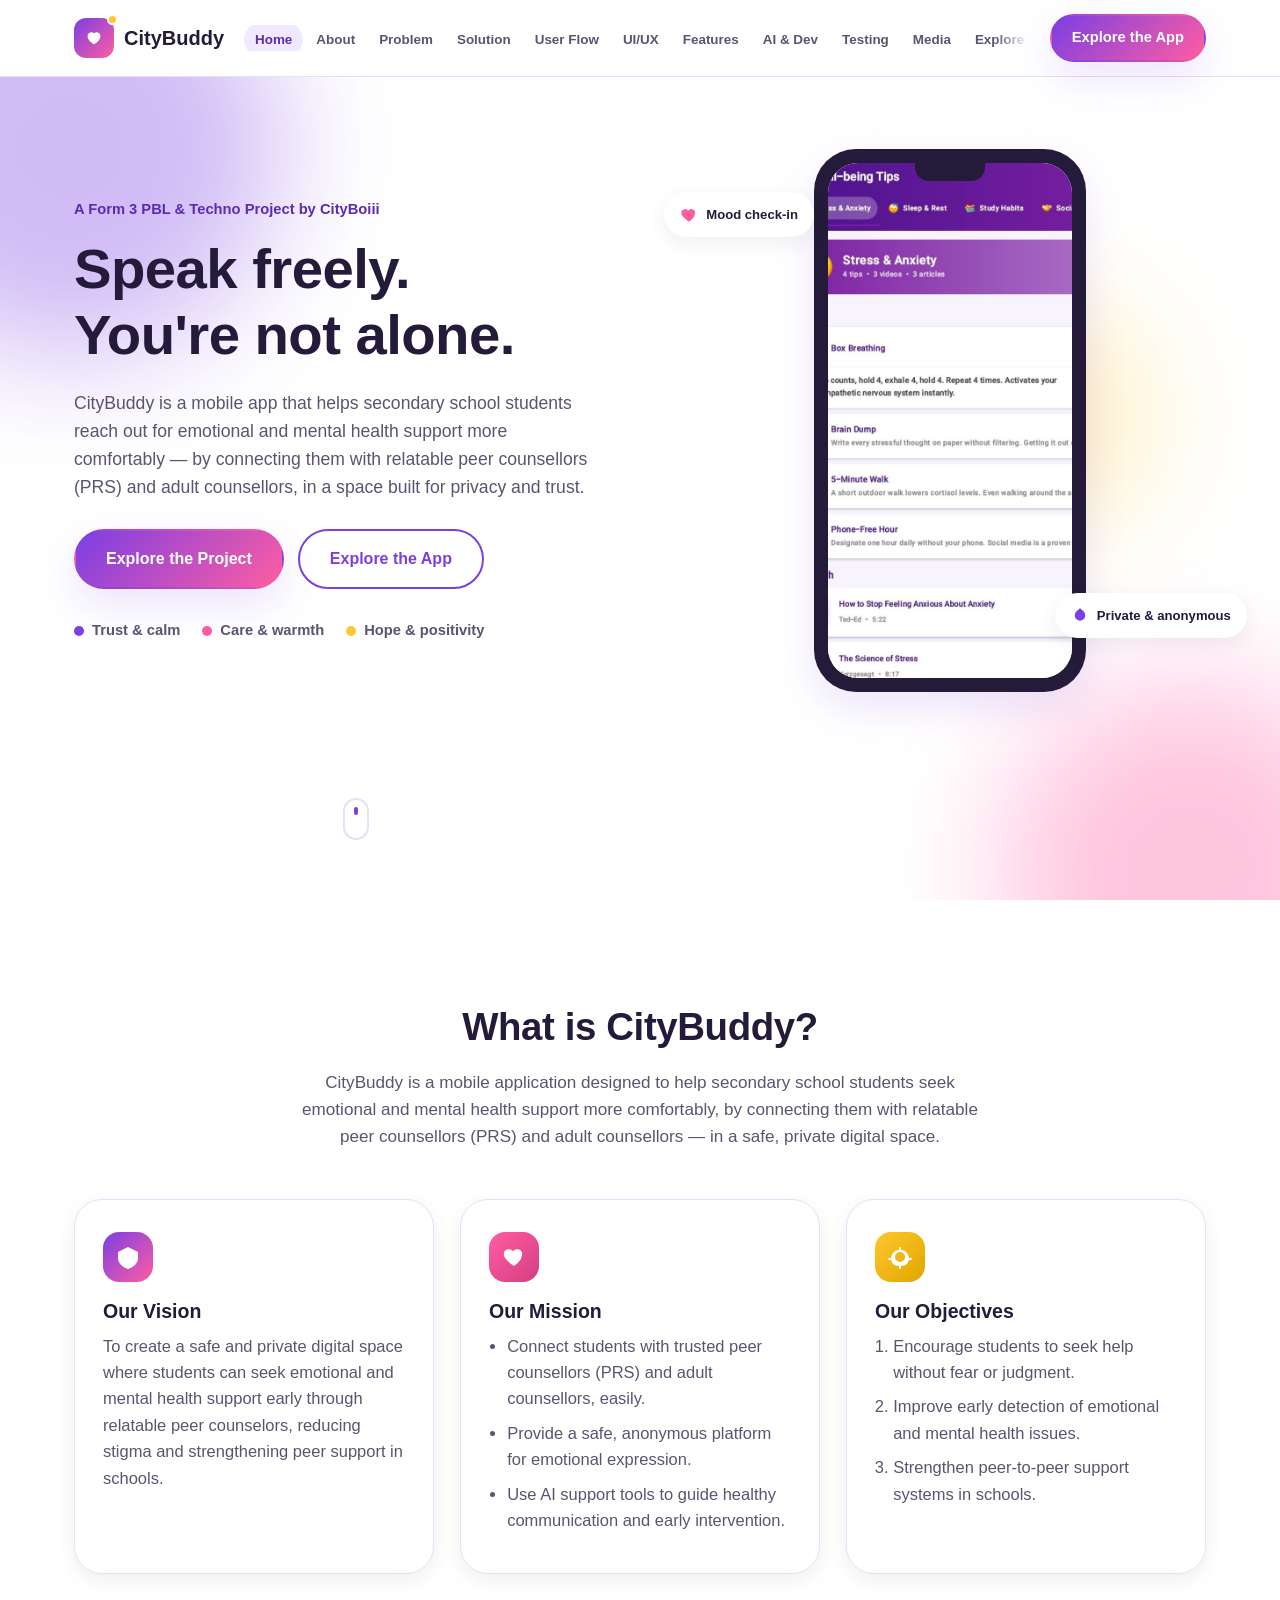
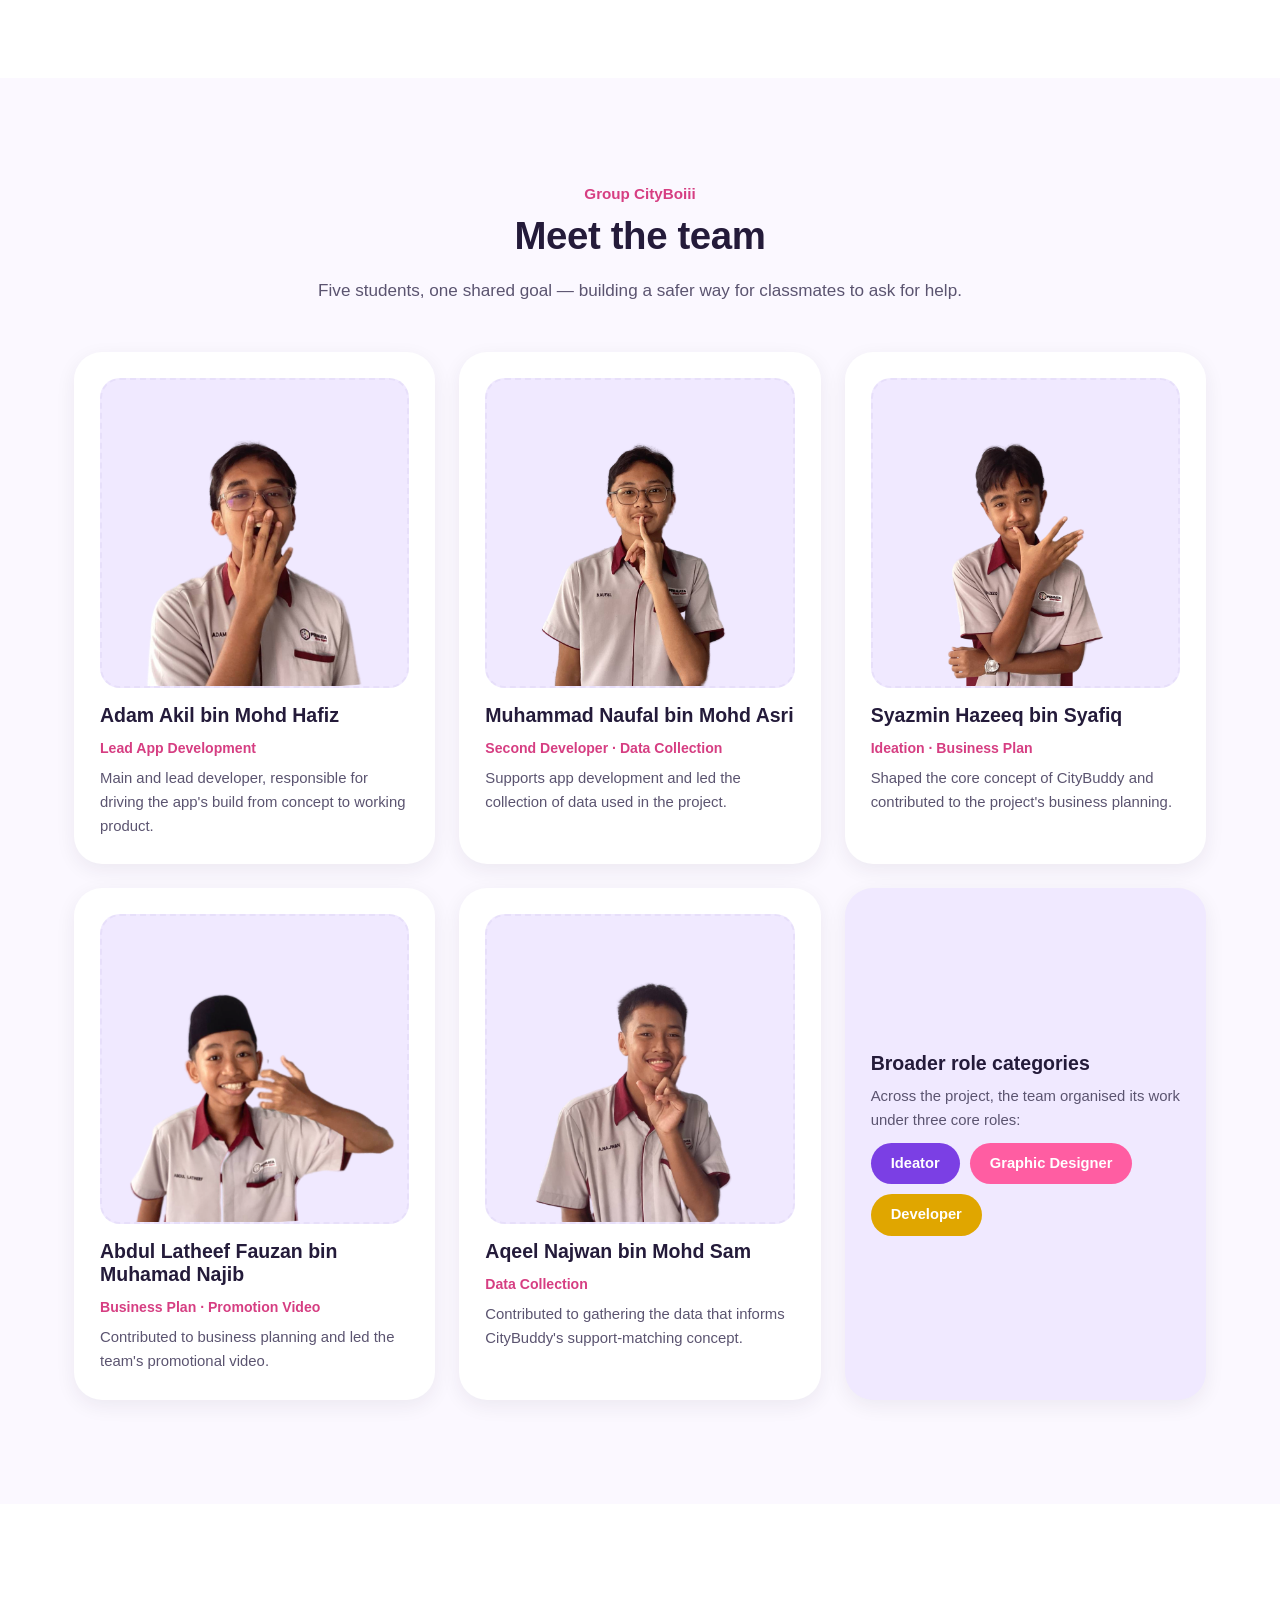
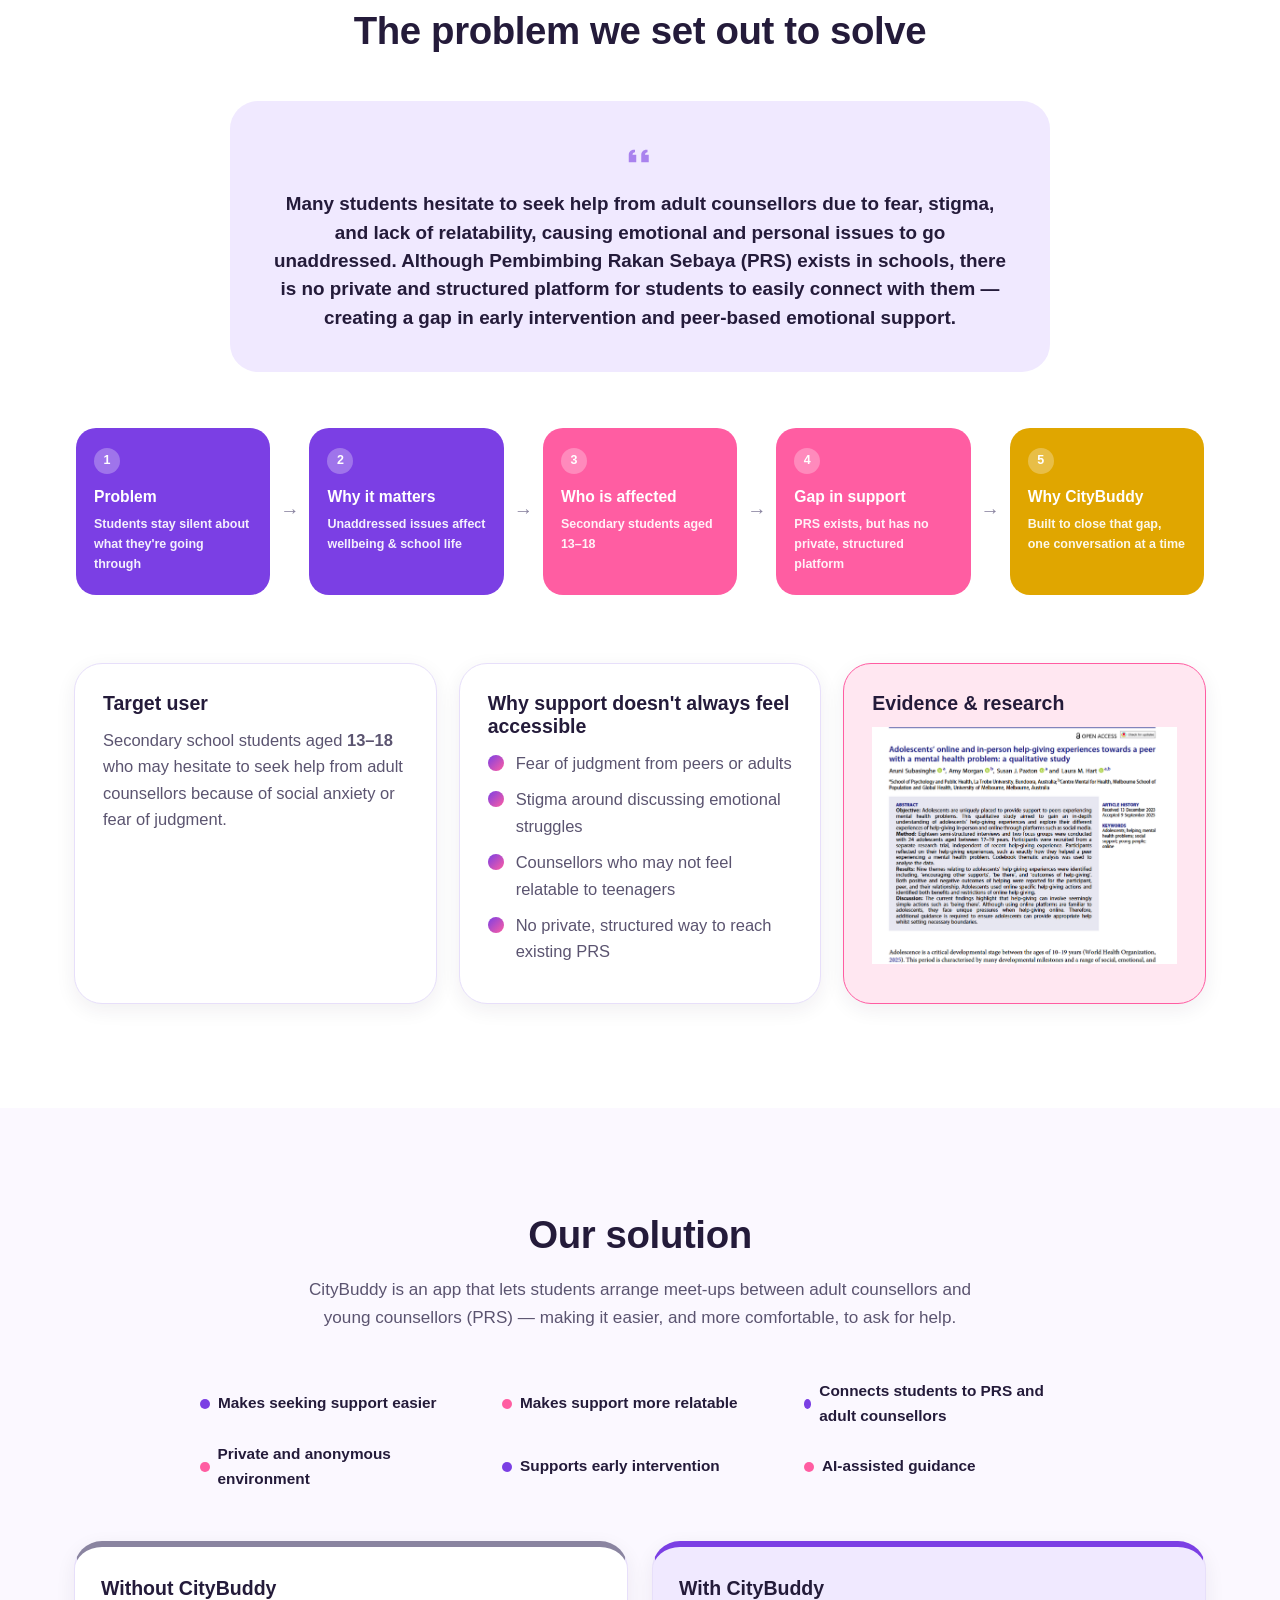
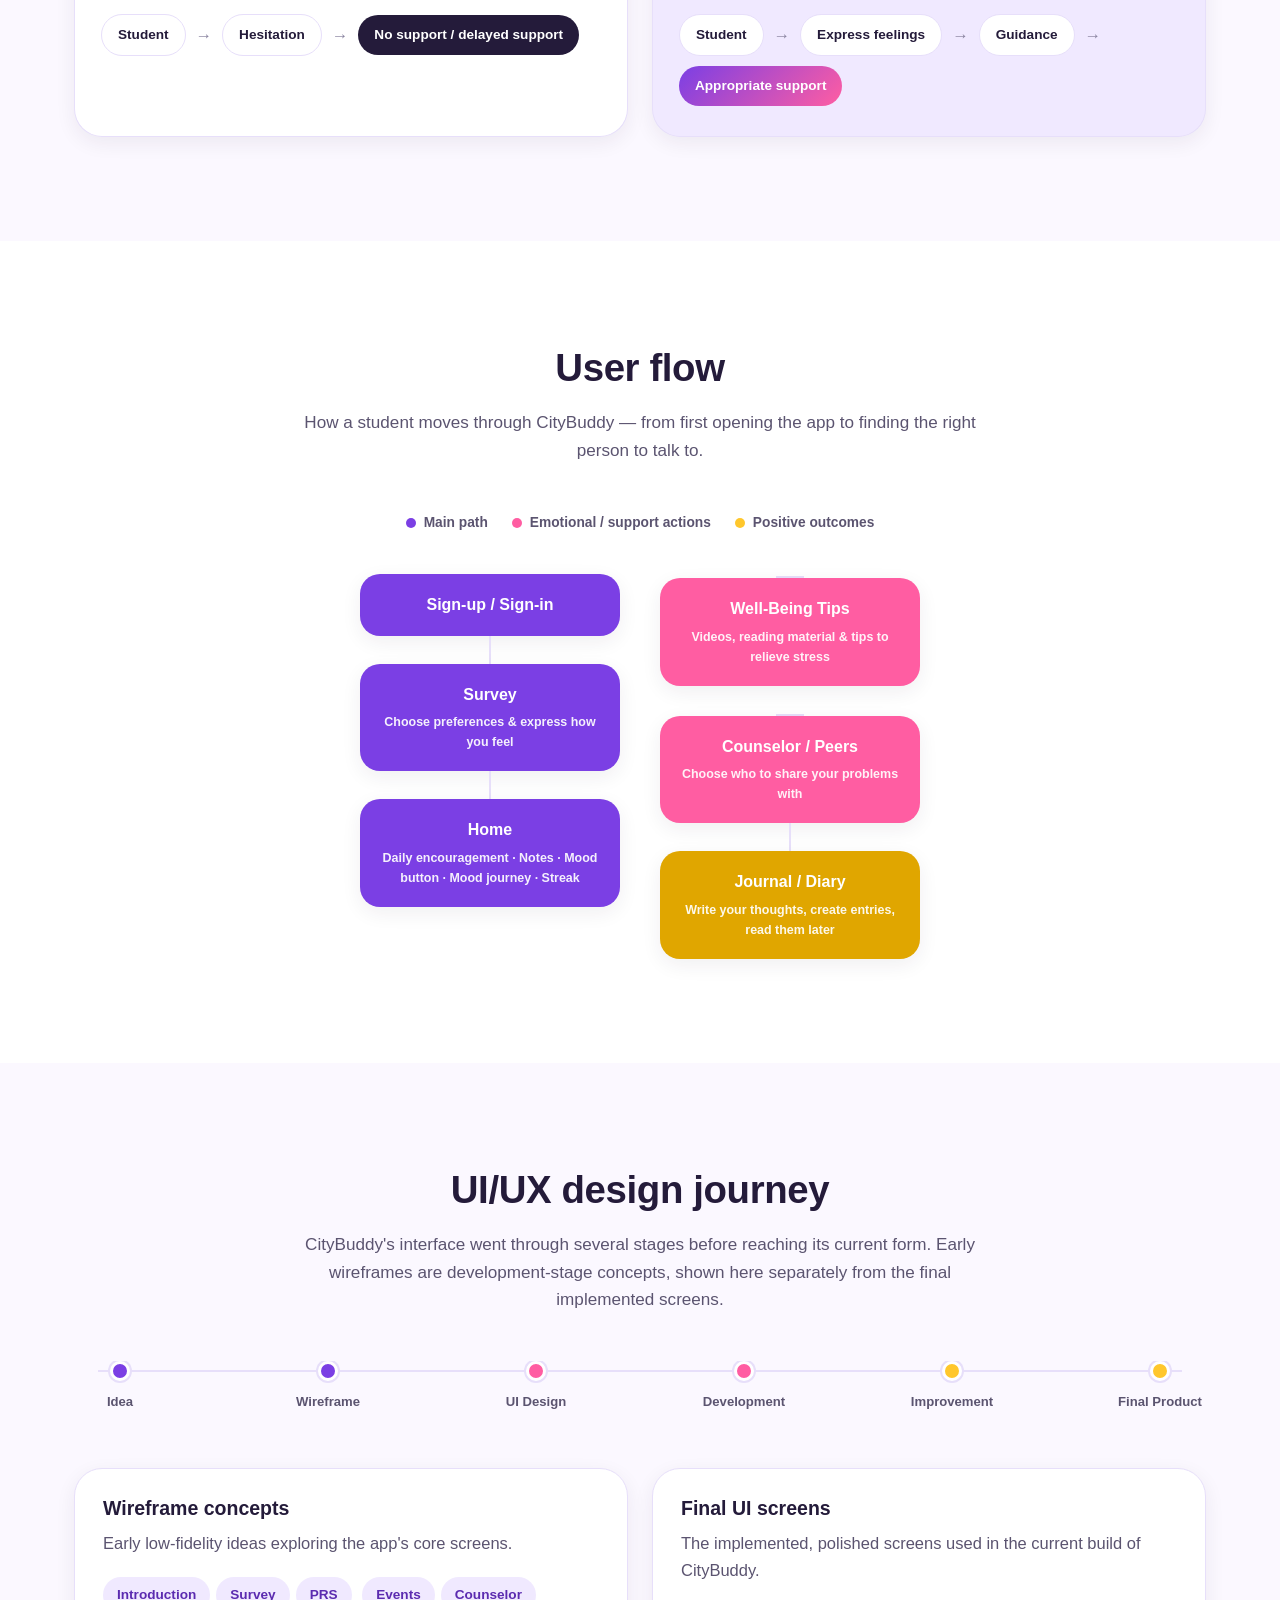
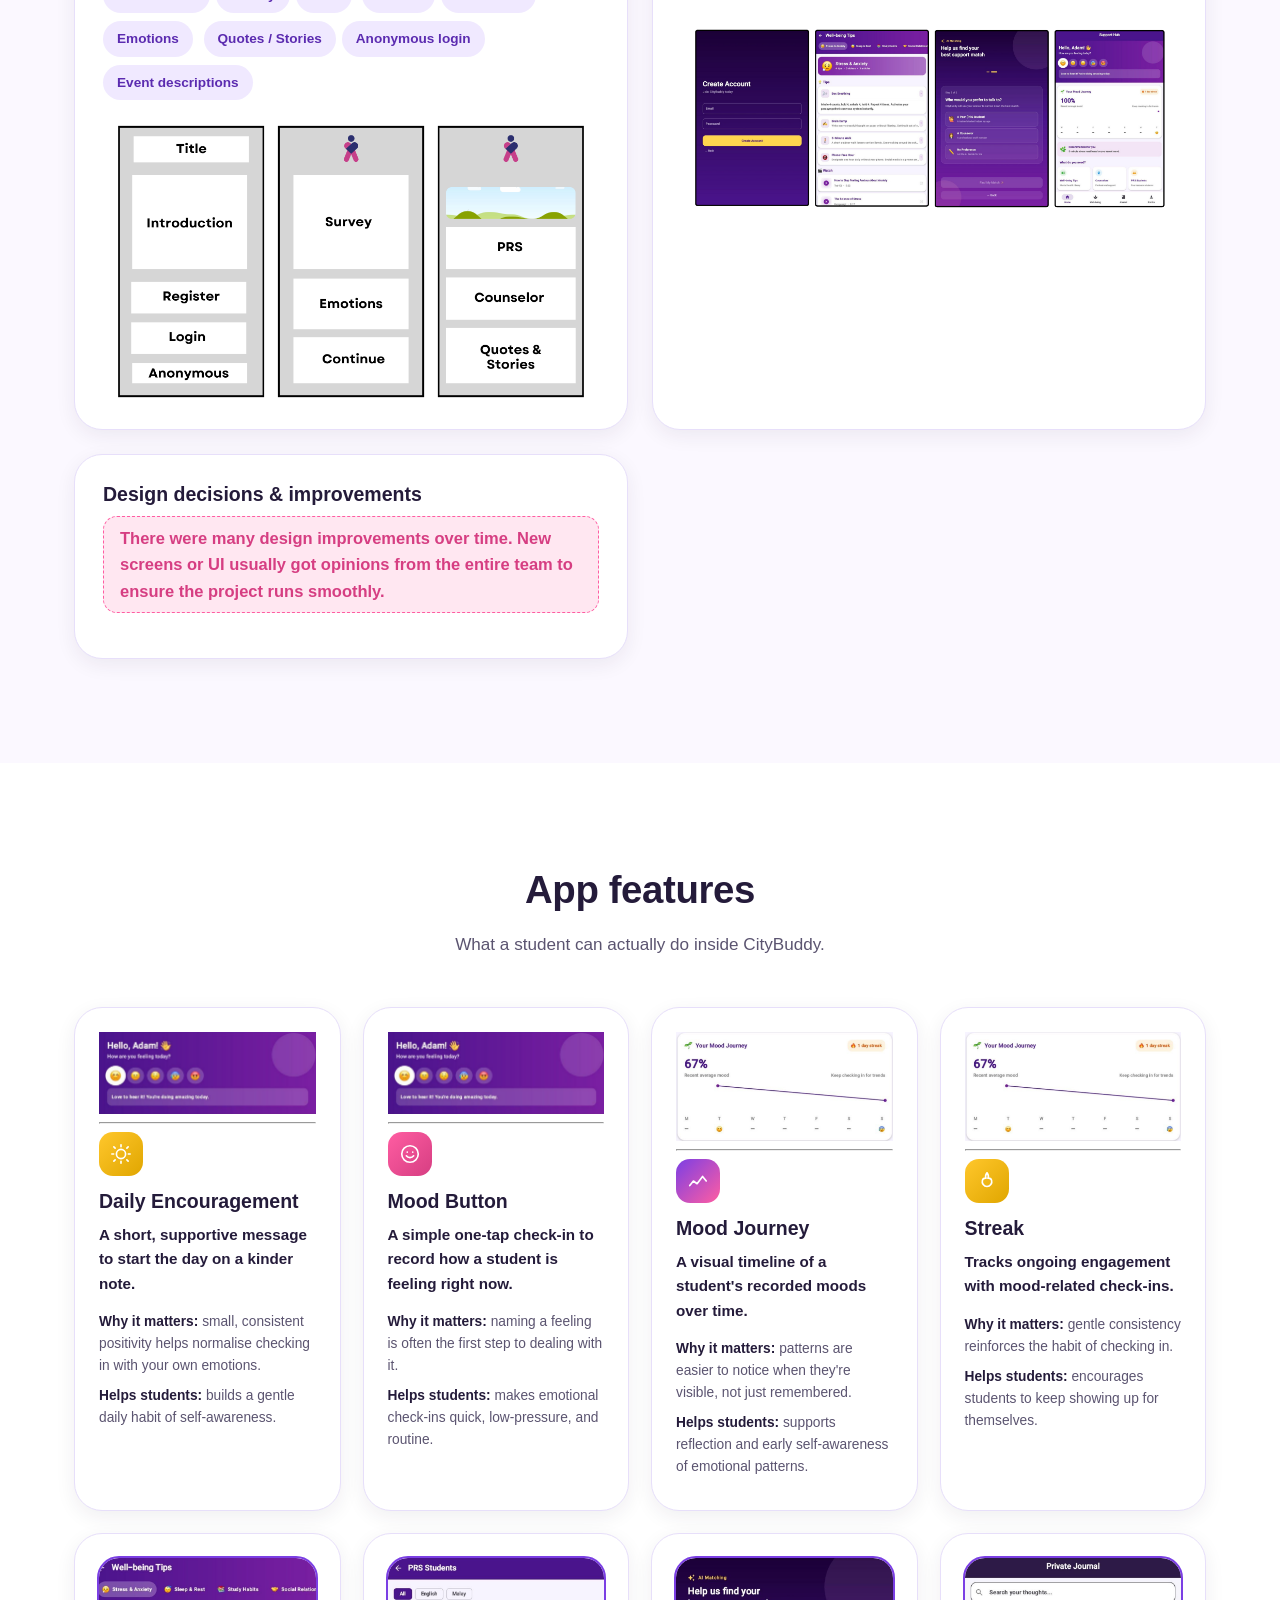
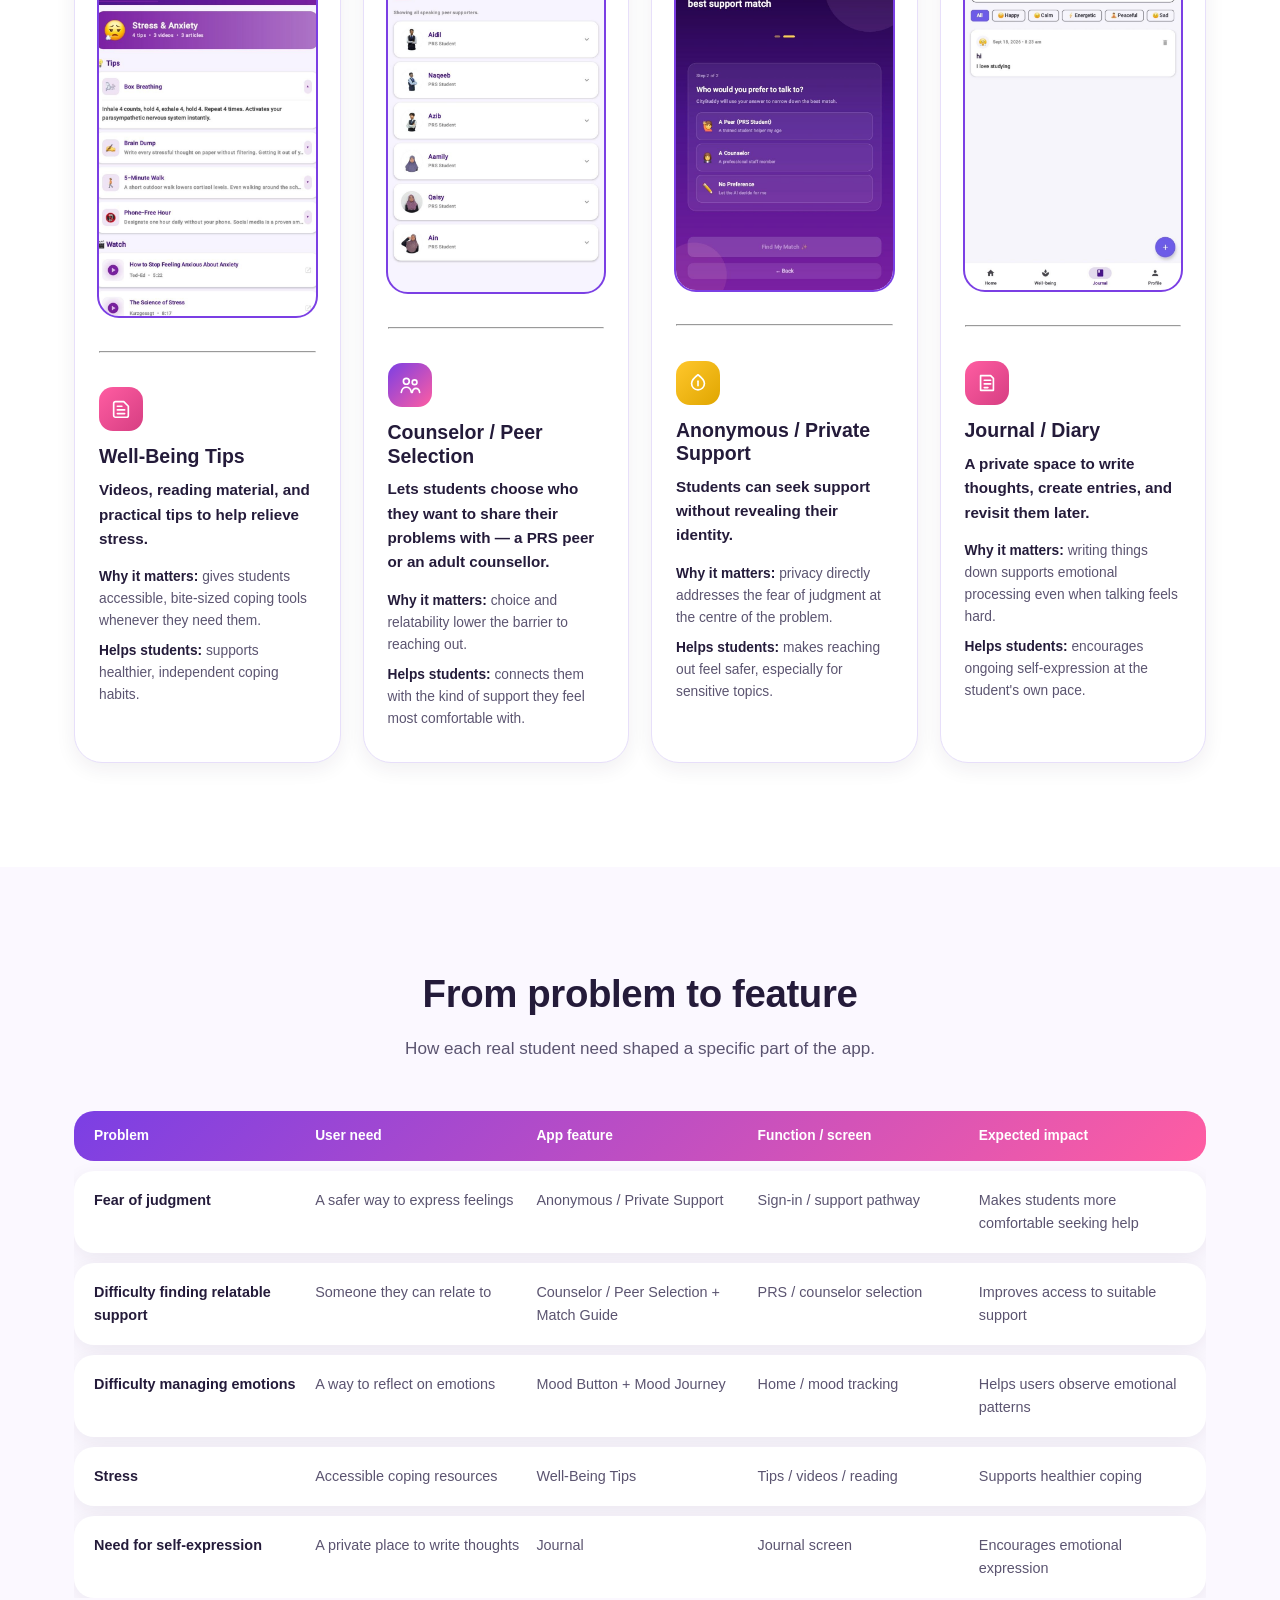
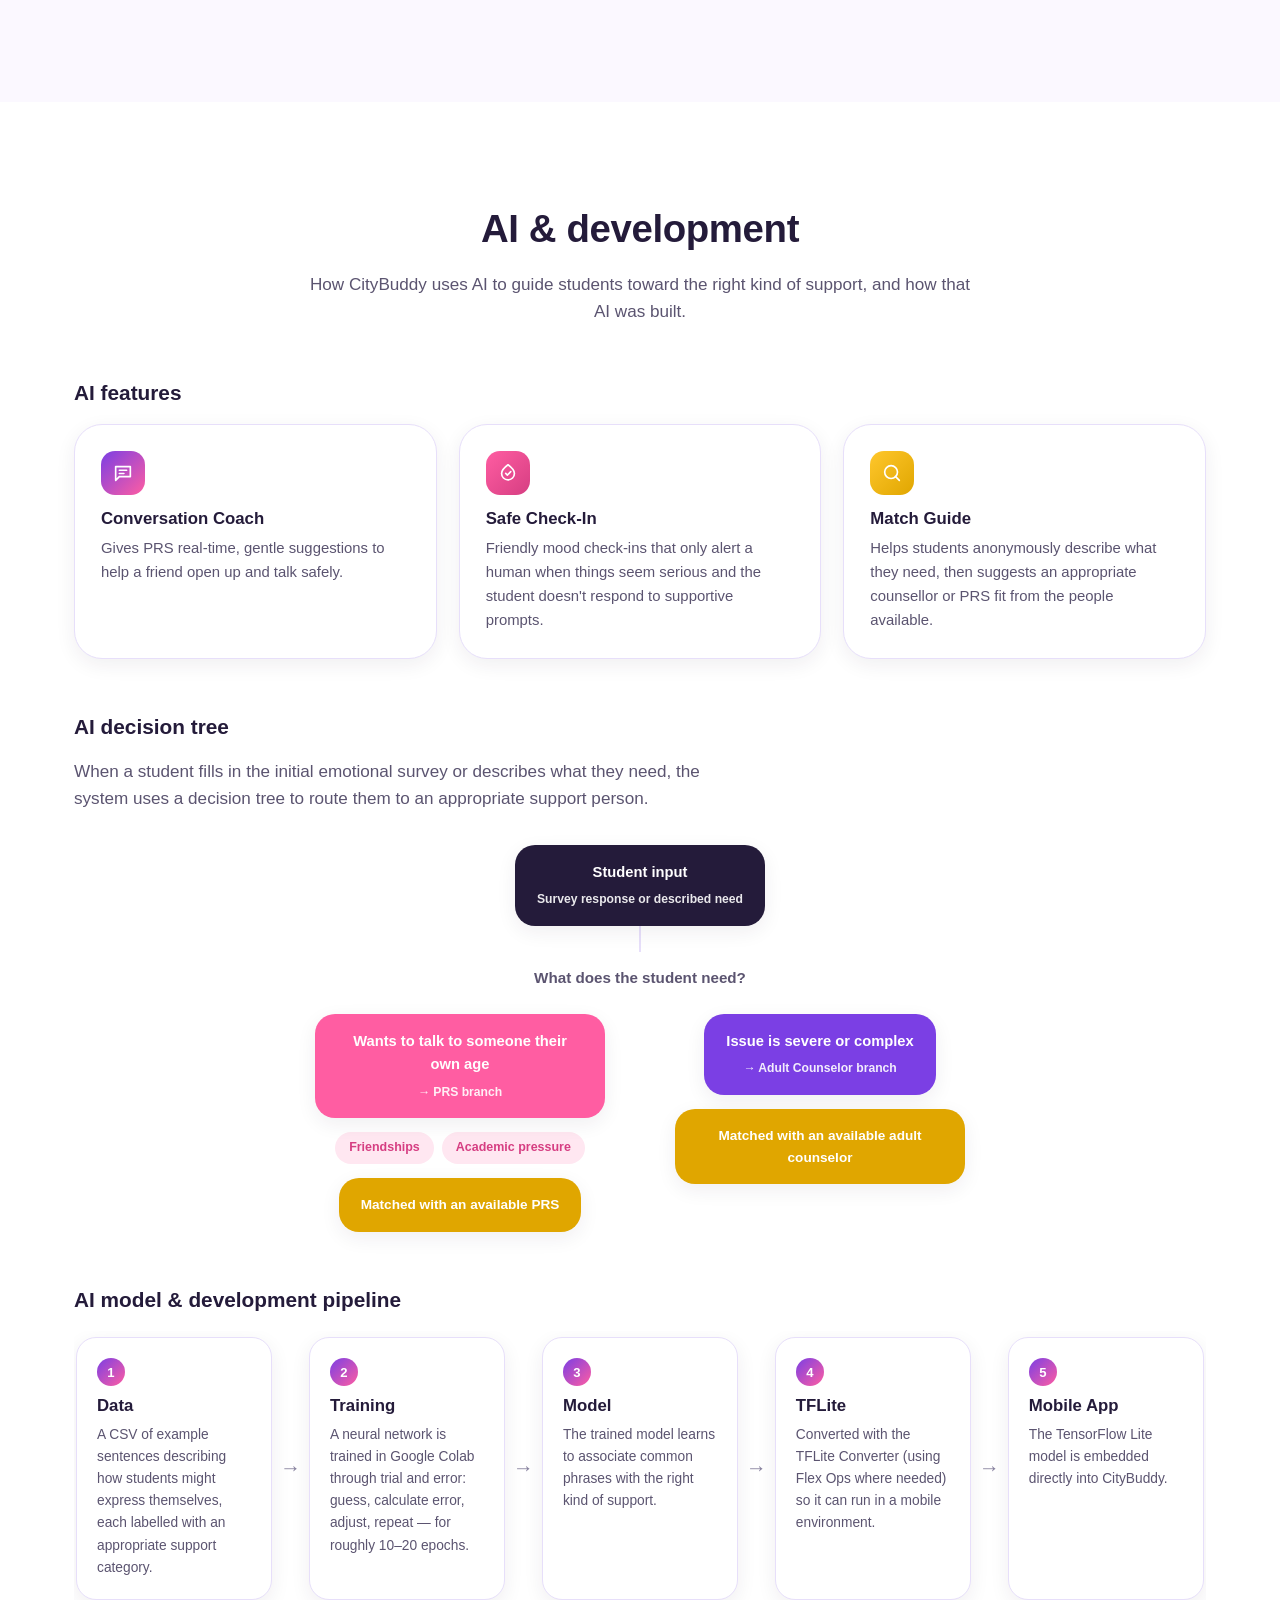
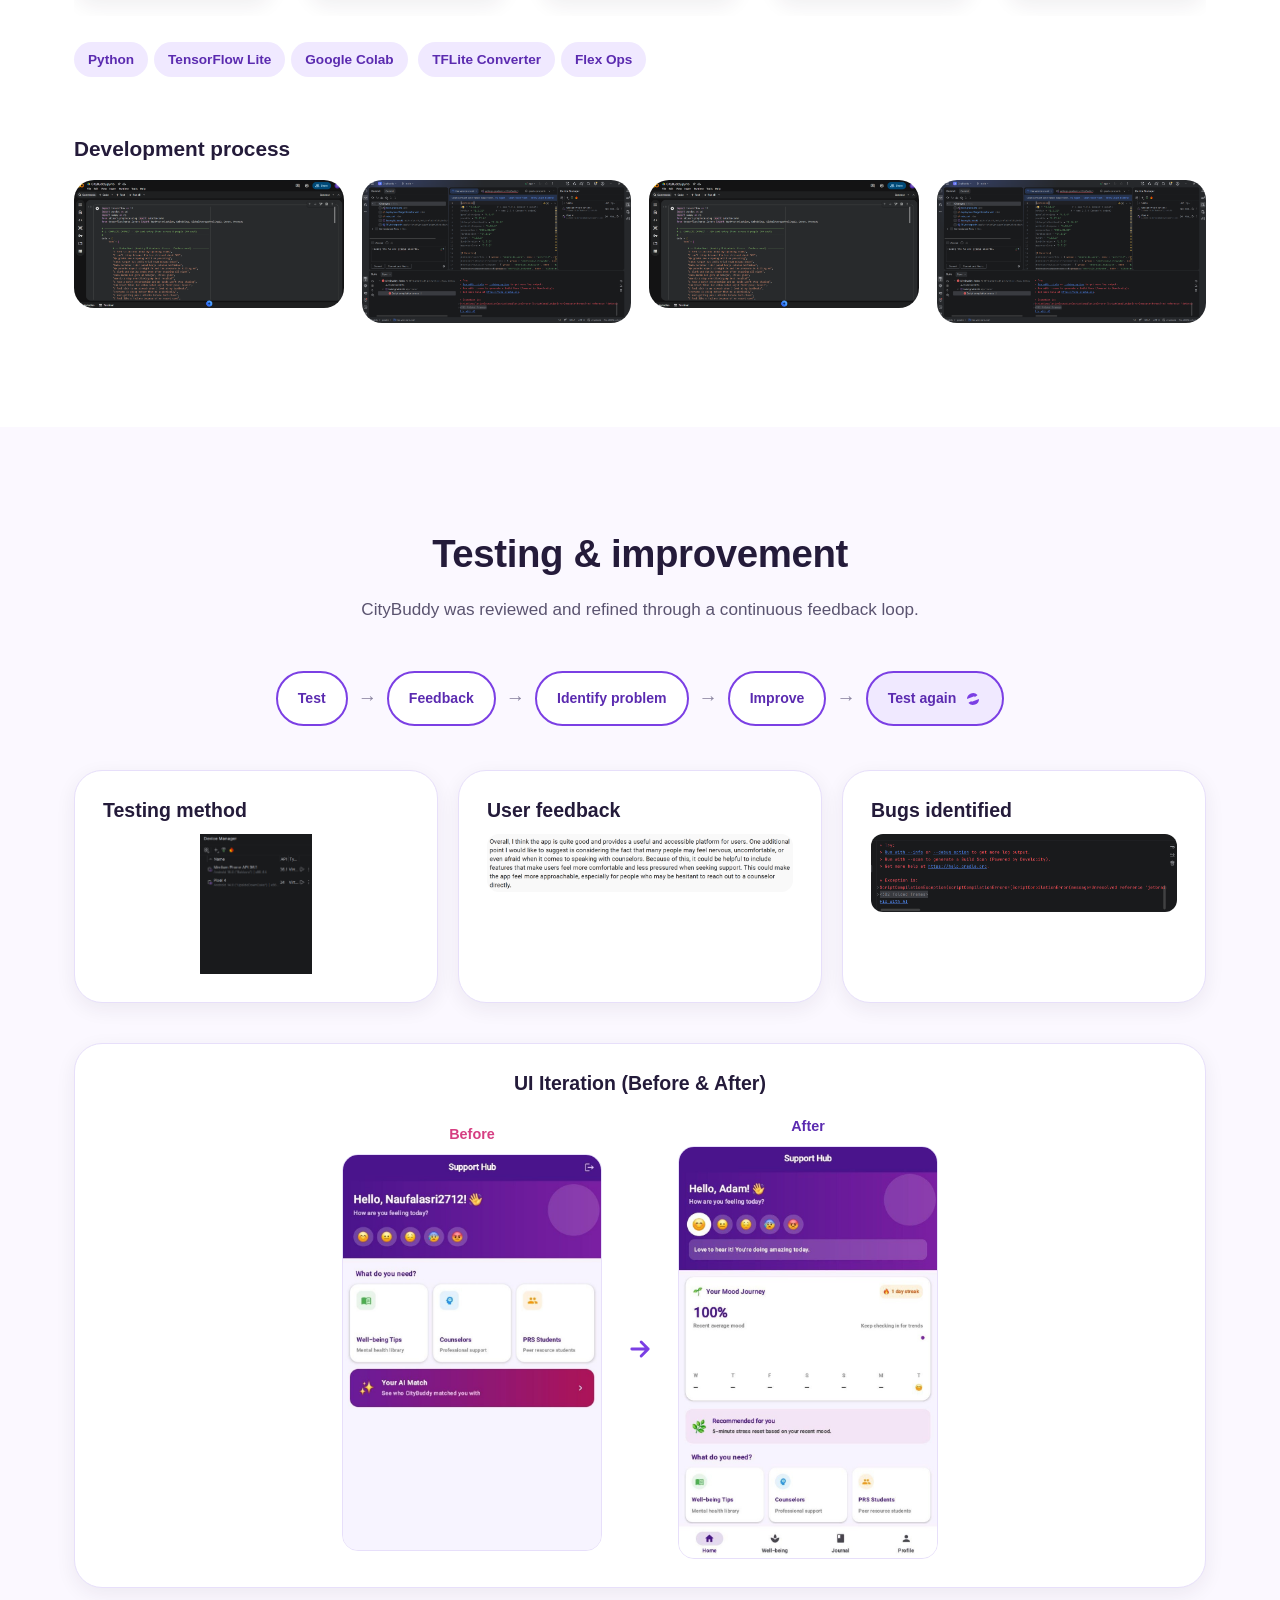
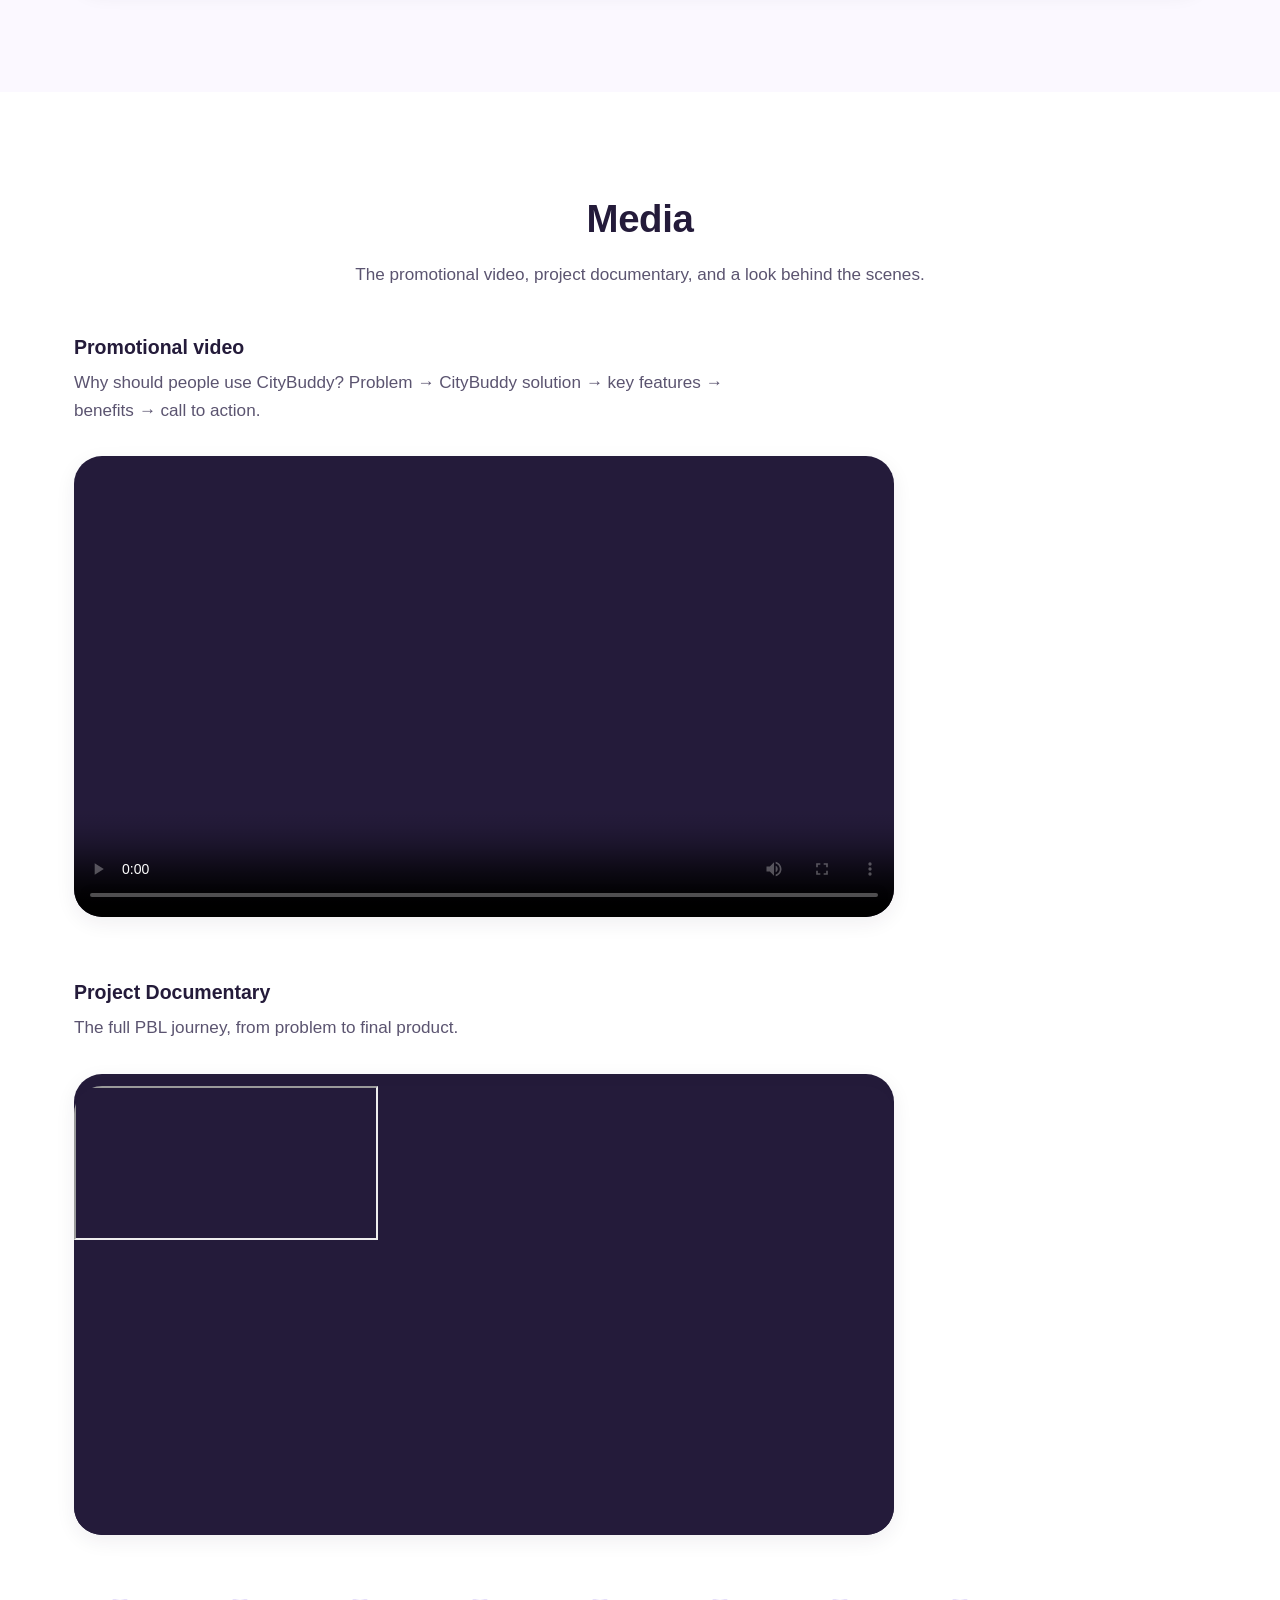
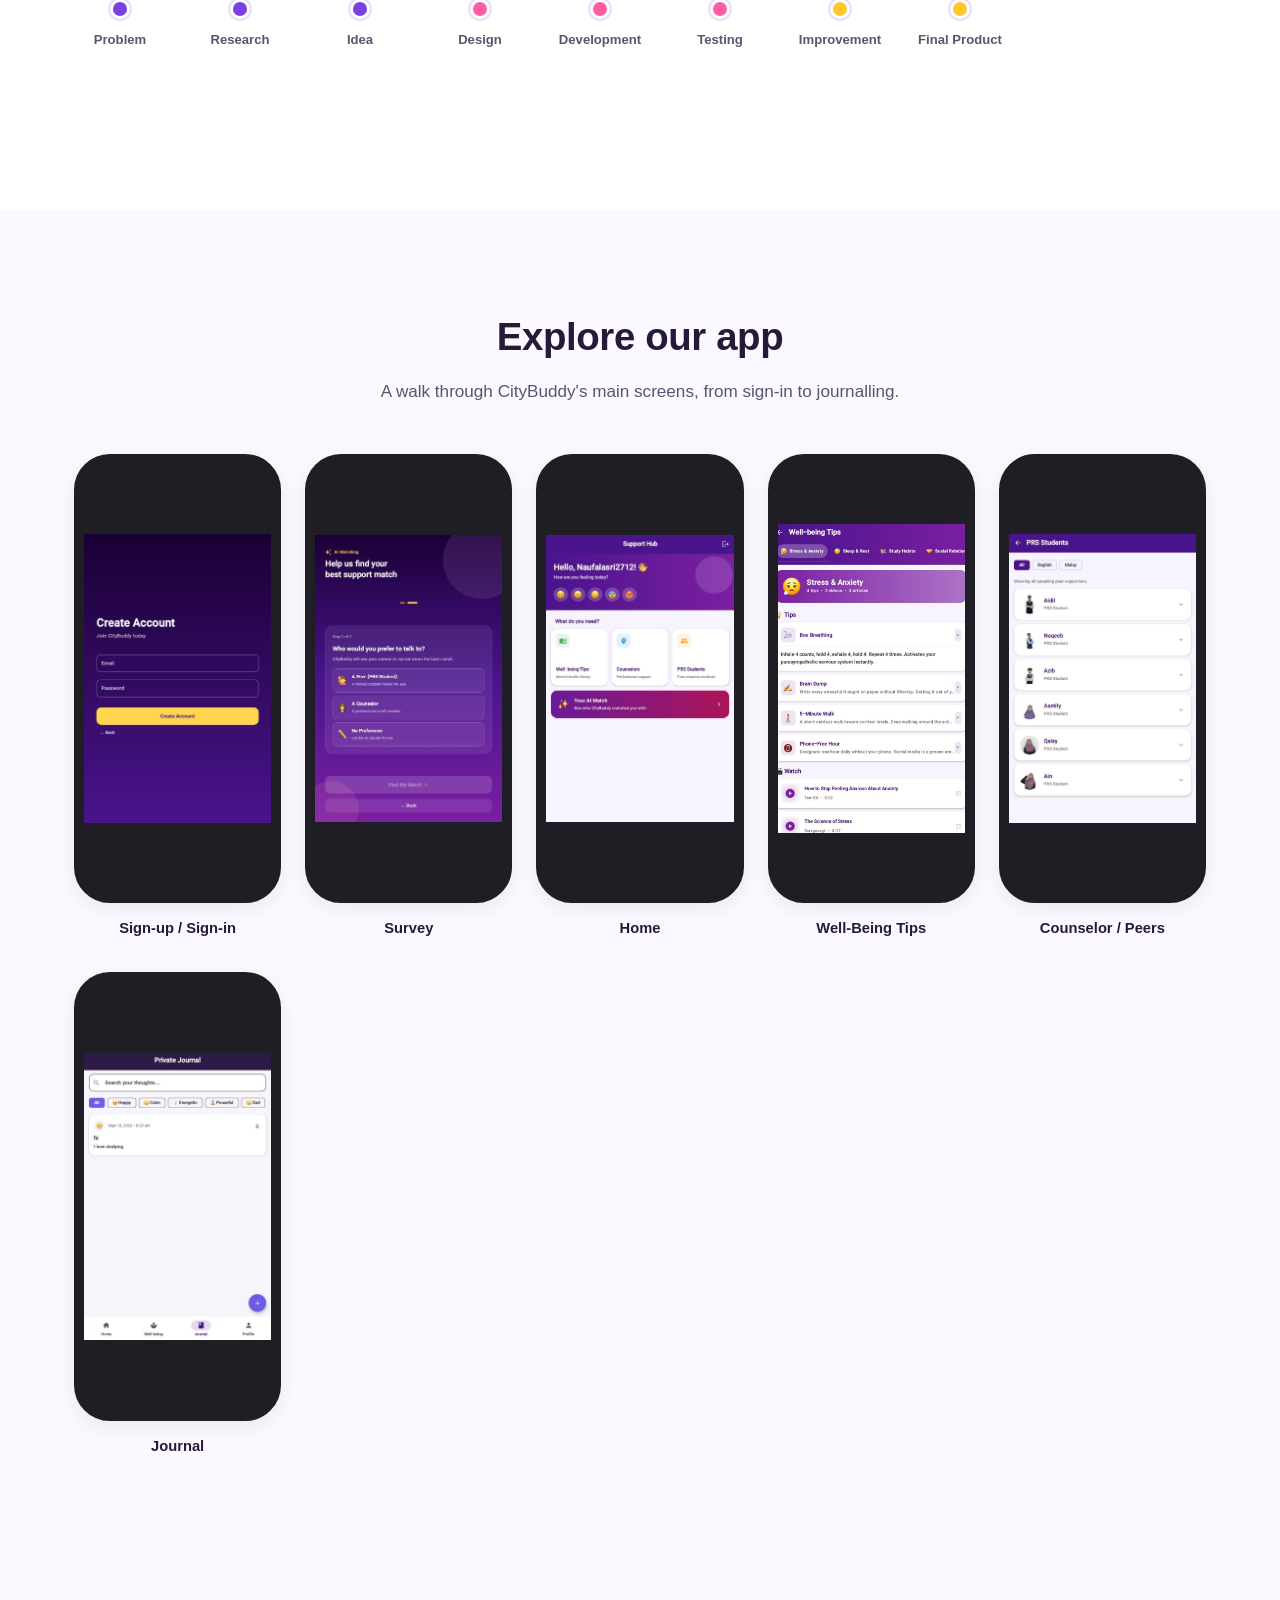
==== commit 126bf1f2: "index.html" ====
--- a/index.html
+++ b/index.html
@@ -83,7 +83,7 @@
   <div class="phone-mock phone-mock-lg">
     <div class="phone-notch"></div>
     <div class="phone-screen">
-      <img src="media/wellbeing.png" alt="App Preview" />
+      <img src="wellbeing.png" alt="App Preview" />
     </div>
   </div>
   <div class="float-card float-card-1">
@@ -154,35 +154,35 @@
 
     <div class="team-grid">
       <article class="team-card">
-        <div class="team-photo"><img src="media/adam.png"/></div>
+        <div class="team-photo"><img src="adam.png"/></div>
         <h3>Adam Akil bin Mohd Hafiz</h3>
         <p class="team-role">Lead App Development</p>
         <p class="team-desc">Main and lead developer, responsible for driving the app's build from concept to working product.</p>
       </article>
 
       <article class="team-card">
-        <div class="team-photo"><img src="media/naufal.png"/></div>
+        <div class="team-photo"><img src="naufal.png"/></div>
         <h3>Muhammad Naufal bin Mohd Asri</h3>
         <p class="team-role">Second Developer · Data Collection</p>
         <p class="team-desc">Supports app development and led the collection of data used in the project.</p>
       </article>
 
       <article class="team-card">
-        <div class="team-photo"><img src="media/hazeeq.png"/></div>
+        <div class="team-photo"><img src="hazeeq.png"/></div>
         <h3>Syazmin Hazeeq bin Syafiq</h3>
         <p class="team-role">Ideation · Business Plan</p>
         <p class="team-desc">Shaped the core concept of CityBuddy and contributed to the project's business planning.</p>
       </article>
 
       <article class="team-card">
-        <div class="team-photo"><img src="media/latheef.png"/></div>
+        <div class="team-photo"><img src="latheef.png"/></div>
         <h3>Abdul Latheef Fauzan bin Muhamad Najib</h3>
         <p class="team-role">Business Plan · Promotion Video</p>
         <p class="team-desc">Contributed to business planning and led the team's promotional video.</p>
       </article>
 
       <article class="team-card">
-        <div class="team-photo"><img src="media/aqeel.png"/></div>
+        <div class="team-photo"><img src="aqeel.png"/></div>
         <h3>Aqeel Najwan bin Mohd Sam</h3>
         <p class="team-role">Data Collection</p>
         <p class="team-desc">Contributed to gathering the data that informs CityBuddy's support-matching concept.</p>
@@ -241,7 +241,7 @@
       </div>
       <div class="info-card info-card-evidence">
         <h3>Evidence &amp; research</h3>
-        <img src="media/evidence.png"/>
+        <img src="evidence.png"/>
       </div>
     </div>
   </div>
@@ -356,14 +356,14 @@
           <span class="tag">Events</span><span class="tag">Counselor</span><span class="tag">Emotions</span>
           <span class="tag">Quotes / Stories</span><span class="tag">Anonymous login</span><span class="tag">Event descriptions</span>
         </div>
-        <img src="media/wireframe.png">
+        <img src="wireframe.png">
       </article>
 
 
       <article class="uiux-card">
         <h3>Final UI screens</h3>
         <p>The implemented, polished screens used in the current build of CityBuddy.</p>
-<img src="media/finalui.png">
+<img src="finalui.png">
       </article>
 
       <article class="uiux-card">
@@ -384,7 +384,7 @@
 
     <div class="feature-grid">
       <article class="feature-card">
-        <img src="media/mood-button.png">
+        <img src="mood-button.png">
         <hr>
         <div class="feature-icon icon-bg-yellow"><svg viewBox="0 0 24 24"><path d="M12 17a5 5 0 1 0 0-10 5 5 0 0 0 0 10zm0-15v2M12 20v2M4.2 4.2l1.4 1.4M18.4 18.4l1.4 1.4M2 12h2M20 12h2M4.2 19.8l1.4-1.4M18.4 5.6l1.4-1.4"/></svg></div>
         <h3>Daily Encouragement</h3>
@@ -394,7 +394,7 @@
       </article>
 
       <article class="feature-card">
-        <img src="media/mood-button.png">
+        <img src="mood-button.png">
         <hr>
         <div class="feature-icon icon-bg-pink"><svg viewBox="0 0 24 24"><circle cx="12" cy="12" r="9"/><path d="M8 14s1.5 2 4 2 4-2 4-2M9 10h.01M15 10h.01"/></svg></div>
         <h3>Mood Button</h3>
@@ -404,7 +404,7 @@
       </article>
 
       <article class="feature-card">
-        <img src="media/mood-journey.png">
+        <img src="mood-journey.png">
         <hr>
         <div class="feature-icon icon-bg-purple"><svg viewBox="0 0 24 24"><path d="M3 17l4-5 4 3 6-8 4 5"/></svg></div>
         <h3>Mood Journey</h3>
@@ -414,7 +414,7 @@
       </article>
 
       <article class="feature-card">
-        <img src="media/mood-journey.png">
+        <img src="mood-journey.png">
         <hr>
         <div class="feature-icon icon-bg-yellow"><svg viewBox="0 0 24 24"><path d="M12 3c2 3 2 4.5 1 6 2-.3 3.5.6 4 2.3 1 3.4-1.6 6.7-5 6.7s-6-3.3-5-6.7c.5-1.7 2-2.6 4-2.3-1-1.5-1-3 1-6z"/></svg></div>
         <h3>Streak</h3>
@@ -424,7 +424,7 @@
       </article>
 
       <article class="feature-card">
-        <img src="media/wellbeing.png" style="border-radius:20px; outline: 2px solid #7B3FE4">
+        <img src="wellbeing.png" style="border-radius:20px; outline: 2px solid #7B3FE4">
         <br>
         <hr>
         <br>
@@ -436,7 +436,7 @@
       </article>
 
       <article class="feature-card">
-        <img src="media/peers.png" style="border-radius:20px; outline: 2px solid #7B3FE4">
+        <img src="peers.png" style="border-radius:20px; outline: 2px solid #7B3FE4">
         <br>
         <hr>
         <br>
@@ -448,7 +448,7 @@
       </article>
 
       <article class="feature-card">
-        <img src="media/survey.png" style="border-radius:20px; outline: 2px solid #7B3FE4">
+        <img src="survey.png" style="border-radius:20px; outline: 2px solid #7B3FE4">
         <br>
         <hr>
         <br>
@@ -460,7 +460,7 @@
       </article>
 
       <article class="feature-card">
-        <img src="media/journal.png" style="border-radius:20px; outline: 2px solid #7B3FE4">
+        <img src="journal.png" style="border-radius:20px; outline: 2px solid #7B3FE4">
         <br>
         <hr>
         <br>
@@ -624,10 +624,10 @@
 
     <h3 class="subsection-title">Development process</h3>
     <div class="dev-grid">
-      <img src="media/colab.png" style="border-radius: 20px;">
-      <img src="media/code.png" style="border-radius: 20px;">
-      <img src="media/colab.png" style="border-radius: 20px;">
-      <img src="media/code.png" style="border-radius: 20px;">
+      <img src="colab.png" style="border-radius: 20px;">
+      <img src="code.png" style="border-radius: 20px;">
+      <img src="colab.png" style="border-radius: 20px;">
+      <img src="code.png" style="border-radius: 20px;">
     </div>
   </div>
 </section>
@@ -655,15 +655,15 @@
 <div class="testing-grid">
   <div class="info-card">
     <h3>Testing method</h3>
-    <img src="media/testmethod.png" style="border-radius: 12px; width: 100%; max-height: 140px; object-fit: contain; margin-top: 10px;" />
+    <img src="testmethod.png" style="border-radius: 12px; width: 100%; max-height: 140px; object-fit: contain; margin-top: 10px;" />
   </div>
   <div class="info-card">
     <h3>User feedback</h3>
-    <img src="media/feedback.png" style="border-radius: 12px; width: 100%; max-height: 140px; object-fit: contain; margin-top: 10px;" />
+    <img src="feedback.png" style="border-radius: 12px; width: 100%; max-height: 140px; object-fit: contain; margin-top: 10px;" />
   </div>
   <div class="info-card">
     <h3>Bugs identified</h3>
-    <img src="media/bugs.png" style="border-radius: 12px; width: 100%; max-height: 140px; object-fit: contain; margin-top: 10px;" />
+    <img src="bugs.png" style="border-radius: 12px; width: 100%; max-height: 140px; object-fit: contain; margin-top: 10px;" />
   </div>
 </div> <!-- Properly closing .testing-grid here fixes the positioning -->
 
@@ -676,7 +676,7 @@
     <!-- Before Block -->
     <div style="display: flex; flex-direction: column; align-items: center; gap: 8px;">
       <span style="font-family: var(--font-display); font-weight: 700; font-size: 0.9rem; color: var(--pink-dark);">Before</span>
-      <img src="media/before.jpg" style="width: 100%; max-width: 260px; height: auto; border-radius: 16px; border: 1px solid var(--line);" />
+      <img src="before.jpg" style="width: 100%; max-width: 260px; height: auto; border-radius: 16px; border: 1px solid var(--line);" />
     </div>
 
     <!-- Arrow Indicator -->
@@ -687,7 +687,7 @@
     <!-- After Block -->
     <div style="display: flex; flex-direction: column; align-items: center; gap: 8px;">
       <span style="font-family: var(--font-display); font-weight: 700; font-size: 0.9rem; color: var(--purple-dark);">After</span>
-      <img src="media/after.jpg" style="width: 100%; max-width: 260px; height: auto; border-radius: 16px; border: 1px solid var(--line);" />
+      <img src="after.jpg" style="width: 100%; max-width: 260px; height: auto; border-radius: 16px; border: 1px solid var(--line);" />
     </div>
 
   </div>
@@ -706,7 +706,7 @@
   <h3>Promotional video</h3>
   <p class="section-sub section-sub-left">Why should people use CityBuddy? Problem → CityBuddy solution → key features → benefits → call to action.</p>
   <div class="video-container">
-    <video src="media/promo.mp4" controls preload="metadata" poster="media/video-thumbnail.jpg">
+    <video src="promo.mp4" controls preload="metadata" poster="video-thumbnail.jpg">
       Your browser does not support the video tag.
     </video>
   </div>
@@ -756,7 +756,7 @@
       <div class="app-showcase-card">
         <div class="app-showcase-screen">
           <div class="app-showcase-notch"></div>
-          <img src="media/signup.png" alt="Sign-up / Sign-in screen" />
+          <img src="signup.png" alt="Sign-up / Sign-in screen" />
         </div>
         <p class="app-showcase-label">Sign-up / Sign-in</p>
       </div>
@@ -765,7 +765,7 @@
       <div class="app-showcase-card">
         <div class="app-showcase-screen">
           <div class="app-showcase-notch"></div>
-          <img src="media/survey.png" alt="Survey screen" />
+          <img src="survey.png" alt="Survey screen" />
         </div>
         <p class="app-showcase-label">Survey</p>
       </div>
@@ -774,7 +774,7 @@
       <div class="app-showcase-card">
         <div class="app-showcase-screen">
           <div class="app-showcase-notch"></div>
-          <img src="media/before.jpg" alt="Home screen" />
+          <img src="before.jpg" alt="Home screen" />
         </div>
         <p class="app-showcase-label">Home</p>
       </div>
@@ -783,7 +783,7 @@
       <div class="app-showcase-card">
         <div class="app-showcase-screen">
           <div class="app-showcase-notch"></div>
-          <img src="media/wellbeing.png" alt="Well-Being Tips screen" />
+          <img src="wellbeing.png" alt="Well-Being Tips screen" />
         </div>
         <p class="app-showcase-label">Well-Being Tips</p>
       </div>
@@ -792,7 +792,7 @@
       <div class="app-showcase-card">
         <div class="app-showcase-screen">
           <div class="app-showcase-notch"></div>
-          <img src="media/peers.png" alt="Counselor / Peers screen" />
+          <img src="peers.png" alt="Counselor / Peers screen" />
         </div>
         <p class="app-showcase-label">Counselor / Peers</p>
       </div>
@@ -801,7 +801,7 @@
       <div class="app-showcase-card">
         <div class="app-showcase-screen">
           <div class="app-showcase-notch"></div>
-          <img src="media/journal.png" alt="Journal screen" />
+          <img src="journal.png" alt="Journal screen" />
         </div>
         <p class="app-showcase-label">Journal</p>
       </div>
@@ -896,7 +896,7 @@
         </ol>
       </div>
       <div class="qr-card">
-        <img src="media/qr.png">
+        <img src="qr.png">
         <p class="placeholder-text">https://drive.google.com/drive/folders/17H_UXuD_DDhhjqNcHdzAdY2uQ1G_QKv7?usp=sharing</p>
       </div>
     </div>
